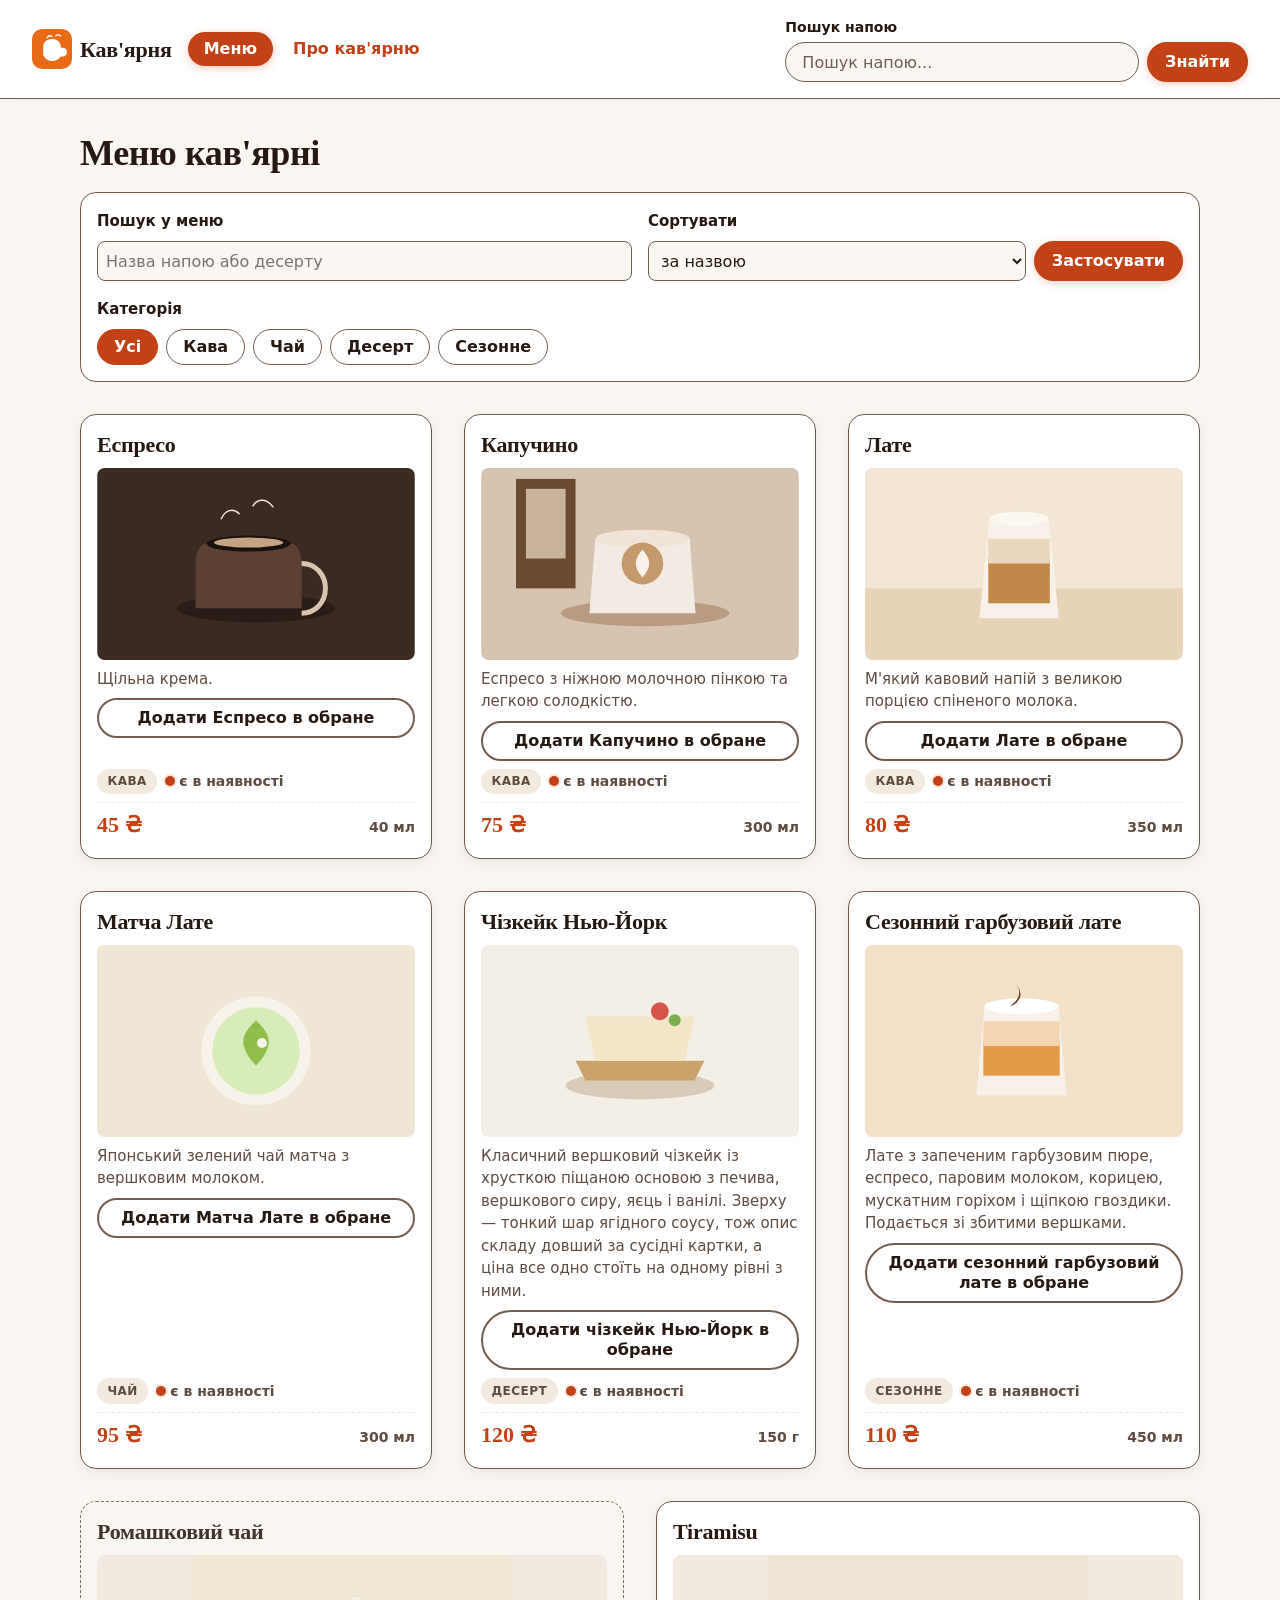
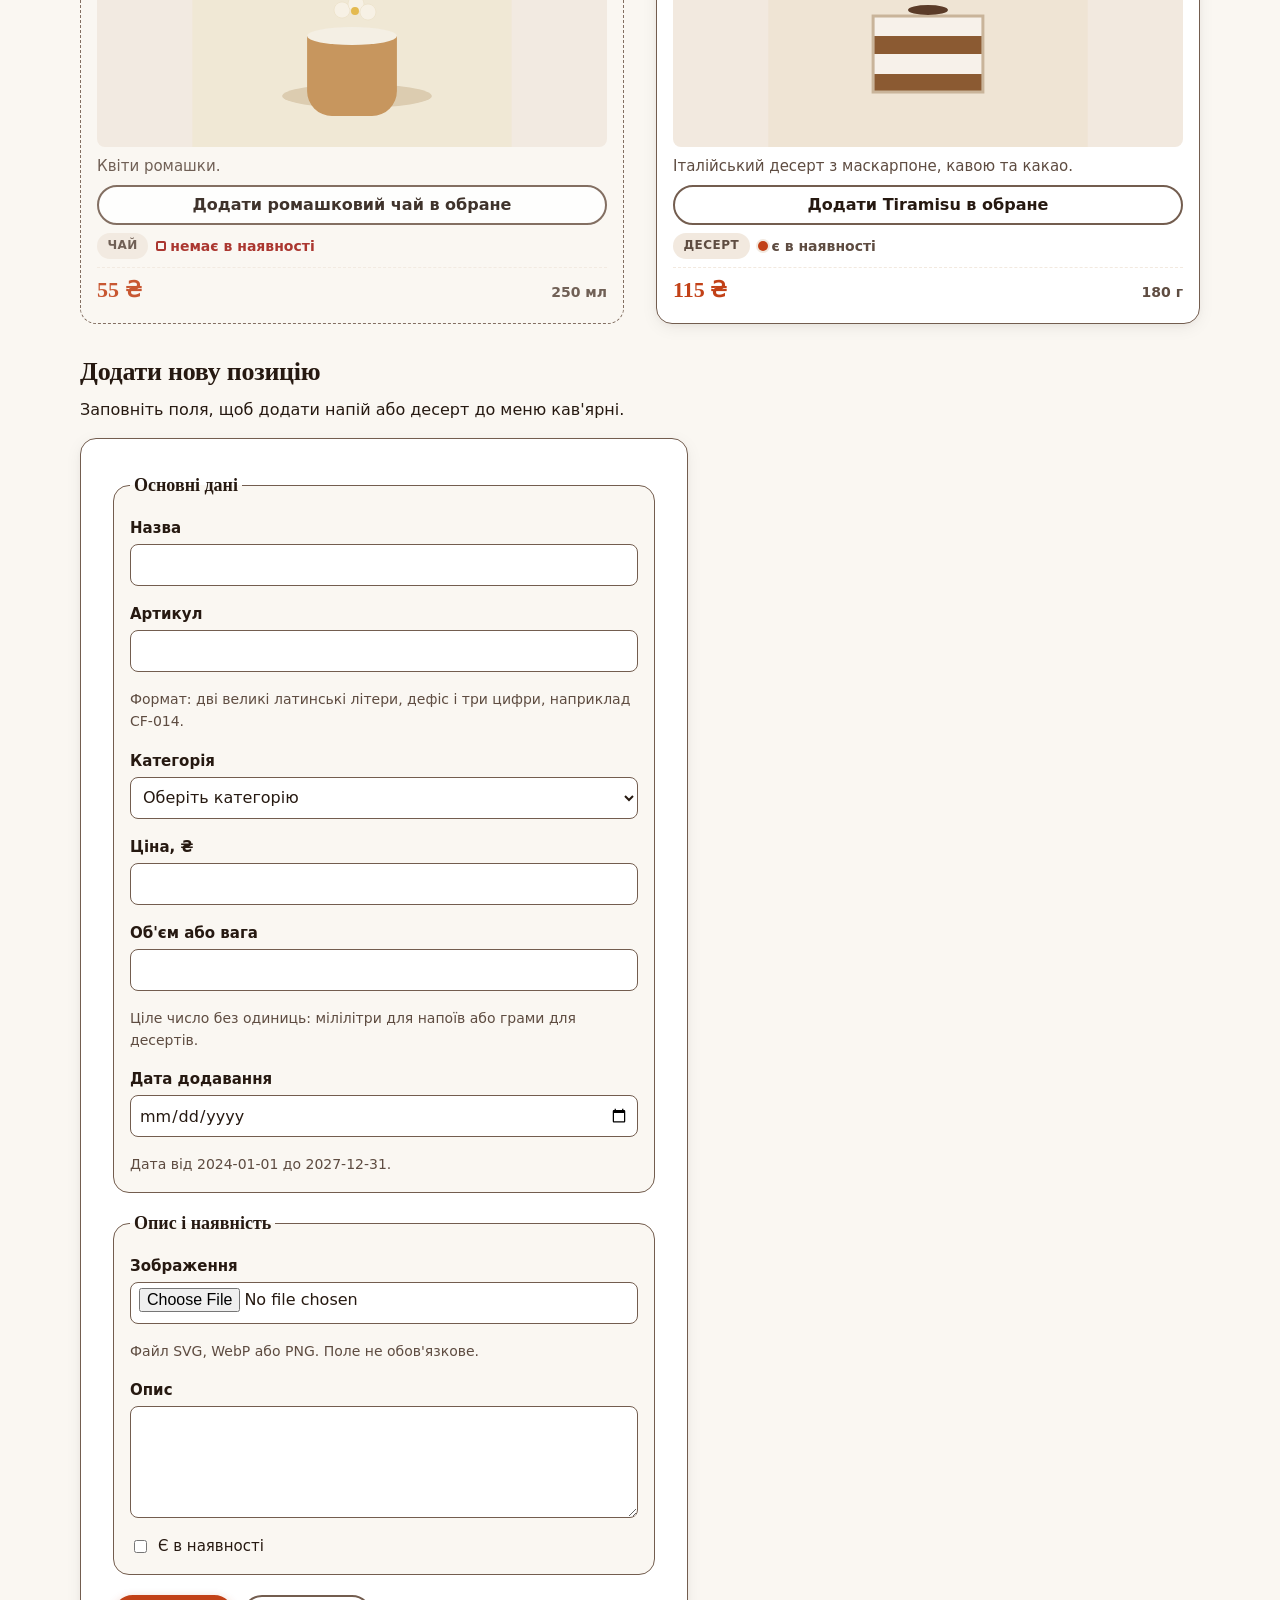
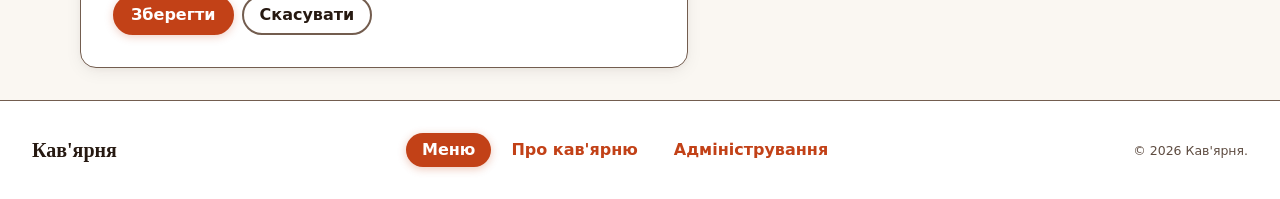
==== index.html @ 9c26caaa "Keep card prices level and stop long headings from widening the page. The pinned footer absorbs free" ====
<!DOCTYPE html>
<html lang="uk">

<head>
  <meta charset="utf-8">
  <meta name="viewport" content="width=device-width, initial-scale=1">
  <meta name="description"
    content="Каталог напоїв і десертів кав'ярні: кава, чай, сезонне меню та форма додавання нової позиції.">
  <title>Кав'ярня — меню напоїв</title>
  <link rel="icon" href="favicon.ico" sizes="any">
  <link rel="stylesheet" href="css/main.css">
</head>

<body>
  <a class="skip-link" href="#content">Перейти до вмісту</a>

  <header class="site-header">
    <p class="site-header__brand">
      <a class="site-header__logo" href="index.html">
        <img src="images/logo.svg" width="40" height="40" alt="">
        Кав'ярня
      </a>
    </p>

    <nav class="site-nav" aria-label="Основна навігація">
      <ul class="site-nav__list">
        <li class="site-nav__item"><a class="site-nav__link" href="index.html" aria-current="page">Меню</a></li>
        <li class="site-nav__item"><a class="site-nav__link" href="about.html">Про кав'ярню</a></li>
      </ul>
    </nav>

    <search class="site-search">
      <form class="site-search__form" action="index.html" method="get" role="search">
        <label class="site-search__label" for="search">Пошук напою</label>
        <input class="site-search__input" id="search" name="q" type="search" placeholder="Пошук напою..." maxlength="80">
        <button class="button button--primary" type="submit">Знайти</button>
      </form>
    </search>
  </header>

  <main class="page" id="content">
    <section class="catalog" id="menu" aria-labelledby="menu-title">
      <h1 id="menu-title">Меню кав'ярні</h1>

      <form class="filters" action="index.html#menu" method="get">
        <p class="filters__field">
          <label class="filters__label" for="catalog-q">Пошук у меню</label>
          <input class="filters__control" id="catalog-q" name="q" type="search" placeholder="Назва напою або десерту" maxlength="80">
        </p>

        <p class="filters__field filters__field--action">
          <label class="filters__label" for="sort">Сортувати</label>
          <select class="filters__control" id="sort" name="sort">
            <option value="name" selected>за назвою</option>
            <option value="price-asc">за ціною: спочатку дешевші</option>
            <option value="price-desc">за ціною: спочатку дорожчі</option>
          </select>
          <button class="button button--primary" type="submit">Застосувати</button>
        </p>

        <fieldset class="filters__categories">
          <legend class="filters__legend">Категорія</legend>
          <div class="chips">
            <label class="chip">
              <input class="chip__input" type="radio" name="category" value="" checked>
              Усі
            </label>
            <label class="chip">
              <input class="chip__input" type="radio" name="category" value="coffee">
              Кава
            </label>
            <label class="chip">
              <input class="chip__input" type="radio" name="category" value="tea">
              Чай
            </label>
            <label class="chip">
              <input class="chip__input" type="radio" name="category" value="dessert">
              Десерт
            </label>
            <label class="chip">
              <input class="chip__input" type="radio" name="category" value="seasonal">
              Сезонне
            </label>
          </div>
        </fieldset>
      </form>

      <ul class="catalog__list">
        <li class="catalog__item">
          <article class="card">
            <h2 class="card__title">
              <a class="card__title-link" href="details.html">Еспресо</a>
            </h2>
            <p class="card__media">
              <img src="images/espresso.svg" width="320" height="210" loading="lazy" alt="Чашка чорного еспресо на дерев'яному столі">
            </p>
            <p class="card__description">Щільна крема.</p>
            <p class="card__actions">
                <button class="button button--secondary" type="button">Додати Еспресо в обране</button>
              </p>
            <div class="card__footer">
              <div class="card__tags">
                <p class="card__badge">Кава</p>
                <p class="status status--available">є в наявності</p>
              </div>
              <p class="card__meta">
                <data class="card__price" value="45">45 ₴</data>
                <data class="card__volume" value="40">40 мл</data>
              </p>
              </div>
          </article>
        </li>
        <li class="catalog__item">
          <article class="card">
            <h2 class="card__title">
              <a class="card__title-link" href="details.html">Капучино</a>
            </h2>
            <p class="card__media">
              <img src="images/cappuccino.svg" width="320" height="210" loading="lazy" alt="Капучино з малюнком латте-арт у чашці">
            </p>
            <p class="card__description">Еспресо з ніжною молочною пінкою та легкою солодкістю.</p>
            <p class="card__actions">
                <button class="button button--secondary" type="button">Додати Капучино в обране</button>
              </p>
            <div class="card__footer">
              <div class="card__tags">
                <p class="card__badge">Кава</p>
                <p class="status status--available">є в наявності</p>
              </div>
              <p class="card__meta">
                <data class="card__price" value="75">75 ₴</data>
                <data class="card__volume" value="300">300 мл</data>
              </p>
              </div>
          </article>
        </li>
        <li class="catalog__item">
          <article class="card">
            <h2 class="card__title">
              <a class="card__title-link" href="details.html">Лате</a>
            </h2>
            <p class="card__media">
              <img src="images/latte.svg" width="320" height="210" loading="lazy" alt="Висока склянка лате зі спіненим молоком">
            </p>
            <p class="card__description">М'який кавовий напій з великою порцією спіненого молока.</p>
            <p class="card__actions">
                <button class="button button--secondary" type="button">Додати Лате в обране</button>
              </p>
            <div class="card__footer">
              <div class="card__tags">
                <p class="card__badge">Кава</p>
                <p class="status status--available">є в наявності</p>
              </div>
              <p class="card__meta">
                <data class="card__price" value="80">80 ₴</data>
                <data class="card__volume" value="350">350 мл</data>
              </p>
              </div>
          </article>
        </li>
        <li class="catalog__item">
          <article class="card">
            <h2 class="card__title">
              <a class="card__title-link" href="details.html">Матча Лате</a>
            </h2>
            <p class="card__media">
              <img src="images/matcha-latte.svg" width="320" height="210" loading="lazy"
                alt="Матча лате з зеленим візерунком на пінці">
            </p>
            <p class="card__description">Японський зелений чай матча з вершковим молоком.</p>
            <p class="card__actions">
                <button class="button button--secondary" type="button">Додати Матча Лате в обране</button>
              </p>
            <div class="card__footer">
              <div class="card__tags">
                <p class="card__badge">Чай</p>
                <p class="status status--available">є в наявності</p>
              </div>
              <p class="card__meta">
                <data class="card__price" value="95">95 ₴</data>
                <data class="card__volume" value="300">300 мл</data>
              </p>
              </div>
          </article>
        </li>
        <li class="catalog__item">
          <article class="card">
            <h2 class="card__title">
              <a class="card__title-link" href="details.html">Чізкейк Нью-Йорк</a>
            </h2>
            <p class="card__media">
              <img src="images/cheesecake.svg" width="320" height="210" loading="lazy" alt="Шматочок чізкейка Нью-Йорк з ягодами">
            </p>
            <p class="card__description">Класичний вершковий чізкейк із хрусткою піщаною основою з печива, вершкового сиру, яєць і ванілі. Зверху — тонкий шар ягідного соусу, тож опис складу довший за сусідні картки, а ціна все одно стоїть на одному рівні з ними.</p>
            <p class="card__actions">
                <button class="button button--secondary" type="button">Додати чізкейк Нью-Йорк в обране</button>
              </p>
            <div class="card__footer">
              <div class="card__tags">
                <p class="card__badge">Десерт</p>
                <p class="status status--available">є в наявності</p>
              </div>
              <p class="card__meta">
                <data class="card__price" value="120">120 ₴</data>
                <data class="card__volume" value="150">150 г</data>
              </p>
              </div>
          </article>
        </li>
        <li class="catalog__item">
          <article class="card">
            <h2 class="card__title">
              <a class="card__title-link" href="details.html">Сезонний гарбузовий лате</a>
            </h2>
            <p class="card__media">
              <img src="images/pumpkin-latte.svg" width="320" height="210" loading="lazy" alt="Гарбузовий лате зі збитими вершками">
            </p>
            <p class="card__description">Лате з запеченим гарбузовим пюре, еспресо, паровим молоком, корицею, мускатним горіхом і щіпкою гвоздики. Подається зі збитими вершками.</p>
            <p class="card__actions">
                <button class="button button--secondary" type="button">Додати сезонний гарбузовий лате в обране</button>
              </p>
            <div class="card__footer">
              <div class="card__tags">
                <p class="card__badge">Сезонне</p>
                <p class="status status--available">є в наявності</p>
              </div>
              <p class="card__meta">
                <data class="card__price" value="110">110 ₴</data>
                <data class="card__volume" value="450">450 мл</data>
              </p>
              </div>
          </article>
        </li>
        <li class="catalog__item">
          <article class="card">
            <h2 class="card__title">
              <a class="card__title-link" href="details.html">Ромашковий чай</a>
            </h2>
            <p class="card__media">
              <img src="images/chamomile.svg" width="320" height="210" loading="lazy" alt="Чашка ромашкового чаю з квітами ромашки">
            </p>
            <p class="card__description">Квіти ромашки.</p>
            <p class="card__actions">
                <button class="button button--secondary" type="button">Додати ромашковий чай в обране</button>
              </p>
            <div class="card__footer">
              <div class="card__tags">
                <p class="card__badge">Чай</p>
                <p class="status status--unavailable">немає в наявності</p>
              </div>
              <p class="card__meta">
                <data class="card__price" value="55">55 ₴</data>
                <data class="card__volume" value="250">250 мл</data>
              </p>
              </div>
          </article>
        </li>
        <li class="catalog__item">
          <article class="card">
            <h2 class="card__title">
              <a class="card__title-link" href="details.html">Tiramisu</a>
            </h2>
            <p class="card__media">
              <img src="images/tiramisu.svg" width="320" height="210" loading="lazy" alt="Десерт тірамісу з какао в прозорій склянці">
            </p>
            <p class="card__description">Італійський десерт з маскарпоне, кавою та какао.</p>
            <p class="card__actions">
                <button class="button button--secondary" type="button">Додати Tiramisu в обране</button>
              </p>
            <div class="card__footer">
              <div class="card__tags">
                <p class="card__badge">Десерт</p>
                <p class="status status--available">є в наявності</p>
              </div>
              <p class="card__meta">
                <data class="card__price" value="115">115 ₴</data>
                <data class="card__volume" value="180">180 г</data>
              </p>
              </div>
          </article>
        </li>
      </ul>
    </section>

    <section id="add" aria-labelledby="add-title">
      <h2 id="add-title">Додати нову позицію</h2>
      <p>Заповніть поля, щоб додати напій або десерт до меню кав'ярні.</p>

      <form class="form" id="catalog-add" action="index.html#add" method="get">
        <fieldset class="form__group">
          <legend class="form__legend">Основні дані</legend>

          <p class="form__field">
            <label class="form__label" for="title">Назва</label>
            <input id="title" name="title" type="text" required minlength="2" maxlength="80" autocomplete="off">
          </p>

          <p class="form__field">
            <label class="form__label" for="sku">Артикул</label>
            <input id="sku" name="sku" type="text" required maxlength="6" pattern="^[A-Z]{2}-\d{3}$"
              aria-describedby="sku-hint" title="Дві великі латинські літери, дефіс і три цифри" autocomplete="off">
          </p>
          <p class="form__hint" id="sku-hint">Формат: дві великі латинські літери, дефіс і три цифри, наприклад CF-014.</p>

          <p class="form__field">
            <label class="form__label" for="category">Категорія</label>
            <select id="category" name="category" required>
              <option value="">Оберіть категорію</option>
              <option value="coffee">Кава</option>
              <option value="tea">Чай</option>
              <option value="dessert">Десерт</option>
              <option value="seasonal">Сезонне</option>
            </select>
          </p>

          <p class="form__field">
            <label class="form__label" for="price">Ціна, ₴</label>
            <input id="price" name="price" type="number" required min="1" max="9999" step="1" inputmode="numeric">
          </p>

          <p class="form__field">
            <label class="form__label" for="volume">Об'єм або вага</label>
            <input id="volume" name="volume" type="number" required min="1" max="1000" step="1" inputmode="numeric"
              aria-describedby="volume-hint">
          </p>
          <p class="form__hint" id="volume-hint">Ціле число без одиниць: мілілітри для напоїв або грами для десертів.</p>

          <p class="form__field">
            <label class="form__label" for="addedAt">Дата додавання</label>
            <input id="addedAt" name="addedAt" type="date" required min="2024-01-01" max="2027-12-31"
              aria-describedby="added-at-hint">
          </p>
          <p class="form__hint" id="added-at-hint">Дата від 2024-01-01 до 2027-12-31.</p>
        </fieldset>

        <fieldset class="form__group">
          <legend class="form__legend">Опис і наявність</legend>

          <p class="form__field">
            <label class="form__label" for="image">Зображення</label>
            <input id="image" name="image" type="file" accept="image/svg+xml,image/webp,image/png"
              aria-describedby="image-hint">
          </p>
          <p class="form__hint" id="image-hint">Файл SVG, WebP або PNG. Поле не обов'язкове.</p>

          <p class="form__field">
            <label class="form__label" for="description">Опис</label>
            <textarea id="description" name="description" required maxlength="300" rows="4"></textarea>
          </p>

          <p class="form__field form__field--choice">
            <label class="form__label">
              <input id="inStock" name="inStock" type="checkbox" value="true">
              Є в наявності
            </label>
          </p>
        </fieldset>

        <p class="form__actions">
          <button class="button button--primary" type="submit">Зберегти</button>
          <button class="button button--secondary" type="reset">Скасувати</button>
        </p>
      </form>
    </section>
  </main>

  <footer class="site-footer">
    <p class="site-footer__title">Кав'ярня</p>
    <nav class="site-footer__nav" aria-label="Навігація в підвалі">
      <ul class="site-footer__list">
        <li class="site-footer__item"><a class="site-footer__link" href="index.html" aria-current="page">Меню</a></li>
        <li class="site-footer__item"><a class="site-footer__link" href="about.html">Про кав'ярню</a></li>
        <li class="site-footer__item"><a class="site-footer__link" href="admin.html">Адміністрування</a></li>
      </ul>
    </nav>
    <p class="site-footer__copy">
      <small>© 2026 Кав'ярня.</small>
    </p>
  </footer>
</body>

</html>
---- css/main.css ----
/* Порядок каскадних шарів: пізніший шар перекриває попередній. */
@layer reset, base, components, utilities;

/* ==========================================================================
   Шар reset
   Скидання блокової моделі та полів форми, без оформлення компонентів.
   ========================================================================== */

@layer reset {
  *,
  *::before,
  *::after {
    box-sizing: border-box;
  }

  body {
    margin: 0;
  }

  img,
  video {
    max-inline-size: 100%;
    block-size: auto;
  }

  button,
  input,
  textarea,
  select {
    font: inherit;
  }
}

/* ==========================================================================
   Шар base
   Дизайн-токени та стилі документа.
   Токени узгоджені з макетом «Кав'ярня» у Figma:
   тепла кремова гама кав'ярні, фірмовий помаранчевий акцент логотипа #e86a17
   та глибокі відтінки обсмаженої кави.
   ========================================================================== */

@layer base {
  :root {
    color-scheme: light dark;

    /* Колір тла сторінки (теплий кремовий відтінок). */
    --color-bg: #faf7f2;

    /* Колір тла карток, шапки, полів і панелей. */
    --color-surface: #ffffff;

    /* Основний колір тексту (глибокий відтінок кавових зерен). */
    --color-text: #261911;

    /* Приглушений текст: підказки, описи, другорядні дані. */
    --color-text-muted: #5e4c41;

    /* Акцент: посилання, основна кнопка, ціна, поточний пункт меню. */
    --color-accent: #c24117;

    /* Акцент у стані наведення. */
    --color-accent-hover: #9e320d;

    /* Текст і значки поверх акцентного тла. */
    --color-on-accent: #ffffff;

    /* Рамки карток, полів, груп форми та таблиць (контраст > 3:1). */
    --color-border: #735d4f;

    /* Кільце фокуса клавіатури. */
    --color-focus: #0c4a8a;

    /* Рамка й позначка некоректного поля. */
    --color-error: #a11d16;

    /* Чергування рядків таблиці й ніжне тло бейджів. */
    --color-row: #f2e9df;

    /* Основний шрифт інтерфейсу із сучасними запасними гарнітурами. */
    --font-body: system-ui, -apple-system, "Segoe UI", Roboto, "Helvetica Neue", Arial, sans-serif;

    /* Шрифт заголовків: виразна антиква під атмосферу затишної кав'ярні. */
    --font-heading: "Playfair Display", Georgia, "Palatino Linotype", "Times New Roman", serif;

    /* Шкала відступів. */
    --space-xs: 0.25rem;
    --space-s: 0.5rem;
    --space-m: 1rem;
    --space-l: 2rem;

    /* Радіуси заокруглення. */
    --radius-s: 0.5rem;
    --radius-m: 1rem;
    --radius-l: 2rem;

    /* Тіні карток та елементів інтерфейсу. */
    --shadow-card: 0 4px 18px -2px rgb(38 25 17 / 0.08), 0 2px 6px -1px rgb(38 25 17 / 0.04);
  }

  /* Типографіка документа. */
  body {
    min-block-size: 100vh;
    background: var(--color-bg);
    color: var(--color-text);
    font-family: var(--font-body);
    font-size: 1rem;
    line-height: 1.6;
    -webkit-font-smoothing: antialiased;
  }

  h1,
  h2,
  h3,
  h4 {
    font-family: var(--font-heading);
    font-weight: 700;
    line-height: 1.25;
    letter-spacing: -0.01em;
    color: var(--color-text);
    overflow-wrap: break-word;
  }

  h1 {
    font-size: 2.25rem;
    margin-block: 0 var(--space-m);
  }

  h2 {
    font-size: 1.625rem;
    margin-block: var(--space-l) var(--space-s);
  }

  h3 {
    font-size: 1.25rem;
    margin-block: var(--space-m) var(--space-s);
  }

  p {
    margin-block: 0 var(--space-m);
  }

  a {
    color: var(--color-accent);
    text-decoration-thickness: 1px;
    text-underline-offset: 2px;
    transition: color 0.15s ease;
  }

  a:visited {
    color: var(--color-accent);
  }

  a:hover {
    color: var(--color-accent-hover);
  }

  :focus-visible {
    outline: 0.1875rem solid var(--color-focus);
    outline-offset: 0.1875rem;
  }

  ul,
  ol {
    margin-block: 0 var(--space-m);
    padding-inline-start: var(--space-l);
  }

  /* Базова таблиця: межі й вирівнювання. Чергування рядків — у компоненті. */
  table {
    border-collapse: collapse;
    inline-size: 100%;
  }

  caption {
    margin-block-end: var(--space-s);
    font-weight: 700;
    text-align: start;
    font-family: var(--font-heading);
    font-size: 1.125rem;
  }

  th,
  td {
    padding: var(--space-s) var(--space-m);
    border-bottom: 1px solid var(--color-border);
    text-align: start;
    vertical-align: middle;
  }

  figcaption {
    margin-block-start: var(--space-xs);
    color: var(--color-text-muted);
    font-size: 0.875rem;
  }

  address {
    font-style: normal;
  }

  /*
    Темна тема. Ті самі токени, що й у світлій темі.
    Перемикання лише за системним налаштуванням prefers-color-scheme.
  */
  @media (prefers-color-scheme: dark) {
    :root {
      --color-bg: #140f0c;
      --color-surface: #221b16;
      --color-text: #f7f2eb;
      --color-text-muted: #d8c8b8;
      --color-accent: #ff9d5c;
      --color-accent-hover: #ffbe8f;
      --color-on-accent: #170f0a;
      --color-border: #a48b7a;
      --color-focus: #b7dcff;
      --color-error: #ffb4a8;
      --color-row: #2e241e;
      --shadow-card: 0 6px 20px -2px rgb(0 0 0 / 0.55), 0 2px 6px -1px rgb(0 0 0 / 0.35);
    }
  }
}

/* ==========================================================================
   Шар components
   Блоки інтерфейсу за методологією BEM у стилістиці макета Figma.
   ========================================================================== */

@layer components {
  /* Пропуск до вмісту: видимий лише з клавіатури. */
  .skip-link {
    position: fixed;
    z-index: 100;
    inset-block-start: var(--space-s);
    inset-inline-start: var(--space-s);
    padding: var(--space-s) var(--space-m);
    border-radius: var(--radius-s);
    background: var(--color-accent);
    color: var(--color-on-accent);
    font-weight: 700;
    box-shadow: var(--shadow-card);
    transform: translateY(-200%);
    transition: transform 0.2s ease;
  }

  .skip-link:focus,
  .skip-link:focus-visible {
    transform: translateY(0);
    color: var(--color-on-accent);
  }

  /*
    Шапка — гнучкий рядок: назва на початку, навігація поруч,
    пошук притиснутий до кінця головної осі автоматичним відступом.
    На вузькому екрані частини переносяться, без зворотного порядку.
  */
  .site-header {
    display: flex;
    flex-wrap: wrap;
    align-items: center;
    gap: var(--space-m);
    padding: var(--space-m) var(--space-l);
    border-bottom: 1px solid var(--color-border);
    background: var(--color-surface);
    box-shadow: 0 2px 10px rgb(38 25 17 / 0.04);
  }

  .site-header__brand {
    margin: 0;
  }

  .site-header__logo {
    display: flex;
    align-items: center;
    gap: var(--space-s);
    color: var(--color-text);
    font-family: var(--font-heading);
    font-size: 1.375rem;
    font-weight: 700;
    text-decoration: none;
    letter-spacing: -0.01em;
    white-space: nowrap;
  }

  .site-header__logo img {
    border-radius: var(--radius-s);
    transition: transform 0.25s ease;
  }

  .site-header__logo:hover img {
    transform: scale(1.08) rotate(-4deg);
  }

  .site-header__logo:hover,
  .site-header__logo:visited {
    color: var(--color-text);
  }

  .site-search {
    margin-inline-start: auto;
    min-inline-size: 0;
    max-inline-size: 100%;
  }

  .site-nav__list,
  .site-footer__list,
  .catalog__list,
  .breadcrumbs__list {
    margin: 0;
    padding: 0;
    list-style: none;
  }

  .site-nav__list {
    display: flex;
    flex-wrap: wrap;
    gap: var(--space-xs);
  }

  .site-nav__link,
  .site-footer__link {
    display: inline-block;
    padding: var(--space-xs) var(--space-m);
    border-radius: var(--radius-l);
    font-weight: 600;
    text-decoration: none;
    white-space: nowrap;
    transition: background-color 0.15s ease, color 0.15s ease;
  }

  .site-nav__link:hover,
  .site-footer__link:hover {
    background: var(--color-row);
  }

  .site-nav__link[aria-current="page"],
  .site-footer__link[aria-current="page"] {
    background: var(--color-accent);
    color: var(--color-on-accent);
    font-weight: 700;
    box-shadow: 0 2px 8px rgb(194 65 23 / 0.3);
  }

  .site-nav__link[aria-current="page"]:hover,
  .site-footer__link[aria-current="page"]:hover {
    background: var(--color-accent-hover);
    color: var(--color-on-accent);
  }

  /* Рядок «поле — дія»: підпис на всю ширину, поле росте, кнопка лишається за вмістом. */
  .site-search__form {
    display: flex;
    flex-wrap: wrap;
    align-items: center;
    gap: var(--space-xs) var(--space-s);
  }

  .site-search__label {
    flex: 1 0 100%;
    font-size: 0.875rem;
    font-weight: 700;
  }

  .site-search__input {
    flex: 1 1 10rem;
    min-inline-size: 0;
    min-block-size: 2.5rem;
    padding: var(--space-xs) var(--space-m);
    border: 1px solid var(--color-border);
    border-radius: var(--radius-l);
    background: var(--color-bg);
    color: var(--color-text);
    transition: border-color 0.15s ease, background-color 0.15s ease;
  }

  .site-search__input:focus {
    background: var(--color-surface);
  }

  .site-search__input::placeholder {
    color: var(--color-text-muted);
    opacity: 0.9;
  }

  .site-search__form .button {
    flex: none;
  }

  /* Кнопки: основна дія і другорядна. */
  .button {
    display: inline-flex;
    align-items: center;
    justify-content: center;
    margin: 0;
    padding: var(--space-s) var(--space-m);
    border: 2px solid transparent;
    border-radius: var(--radius-l);
    font-weight: 700;
    line-height: 1.25;
    text-align: center;
    text-decoration: none;
    cursor: pointer;
    transition: transform 0.15s ease, background-color 0.15s ease, border-color 0.15s ease, box-shadow 0.15s ease;
  }

  .button:active {
    transform: translateY(1px);
  }

  .button--primary {
    border-color: var(--color-accent);
    background: var(--color-accent);
    color: var(--color-on-accent);
    box-shadow: 0 2px 8px rgb(194 65 23 / 0.25);
  }

  .button--primary:hover {
    border-color: var(--color-accent-hover);
    background: var(--color-accent-hover);
    color: var(--color-on-accent);
    box-shadow: 0 4px 12px rgb(194 65 23 / 0.35);
  }

  .button--primary:visited {
    color: var(--color-on-accent);
  }

  .button--secondary {
    border-color: var(--color-border);
    background: var(--color-surface);
    color: var(--color-text);
  }

  .button--secondary:hover,
  .button--secondary:visited:hover {
    background: var(--color-row);
    color: var(--color-text);
  }

  .button--secondary:visited {
    color: var(--color-text);
  }

  /* Основна колонка сторінки. */
  .page {
    inline-size: min(74rem, 100%);
    min-inline-size: 0;
    margin-inline: auto;
    padding: var(--space-l);
  }

  .page--reading {
    inline-size: min(56rem, 100%);
  }

  .page--reading > p,
  .page--reading > article > p,
  .page--reading > article > section > p,
  .page--reading > section > p {
    max-inline-size: 65ch;
  }

  /* Підвал: блоки інформації в ряд і переносяться, коли ширини бракує. */
  .site-footer {
    display: flex;
    flex-wrap: wrap;
    align-items: center;
    justify-content: space-between;
    gap: var(--space-m) var(--space-l);
    padding: var(--space-l);
    border-top: 1px solid var(--color-border);
    background: var(--color-surface);
  }

  .site-footer__title,
  .site-footer__copy {
    margin: 0;
  }

  .site-footer__title {
    font-family: var(--font-heading);
    font-weight: 700;
    font-size: 1.25rem;
  }

  .site-footer__list {
    display: flex;
    flex-wrap: wrap;
    gap: var(--space-xs);
  }

  .site-footer__copy {
    color: var(--color-text-muted);
    font-size: 0.9375rem;
  }

  /* Хлібні крихти. Роздільник дає ::before, не символ у розмітці. */
  .breadcrumbs {
    margin-block-end: var(--space-m);
  }

  .breadcrumbs__list {
    display: flex;
    flex-wrap: wrap;
    gap: var(--space-xs);
    font-size: 0.9375rem;
  }

  /* Пункт і його роздільник — один гнучкий елемент, тож «›» не переноситься окремо. */
  .breadcrumbs__item {
    display: flex;
    flex-wrap: nowrap;
    align-items: center;
    gap: var(--space-xs);
    white-space: nowrap;
  }

  .breadcrumbs__item + .breadcrumbs__item::before {
    content: "›";
    font-size: 1.125rem;
    line-height: 1;
    color: var(--color-text-muted);
  }

  .breadcrumbs__item [aria-current="page"] {
    color: var(--color-text);
    font-weight: 700;
    text-decoration: none;
  }

  /*
    Панель фільтрів каталогу: пошук, сортування і чипи категорій
    в одному гнучкому рядку з перенесенням. Форма працює без скриптів.
  */
  .filters {
    display: flex;
    flex-wrap: wrap;
    align-items: flex-end;
    gap: var(--space-m);
    margin-block-end: var(--space-l);
    padding: var(--space-m);
    border: 1px solid var(--color-border);
    border-radius: var(--radius-m);
    background: var(--color-surface);
  }

  .filters__field {
    display: flex;
    flex-wrap: wrap;
    align-items: center;
    gap: var(--space-s);
    flex: 1 1 16rem;
    min-inline-size: 0;
    margin: 0;
  }

  .filters__label,
  .filters__legend {
    font-weight: 700;
    font-size: 0.9375rem;
  }

  .filters__label {
    flex: 1 0 100%;
  }

  .filters__control {
    flex: 1 1 8rem;
    min-inline-size: 0;
    min-block-size: 2.5rem;
    padding: var(--space-xs) var(--space-s);
    border: 1px solid var(--color-border);
    border-radius: var(--radius-s);
    background: var(--color-bg);
    color: var(--color-text);
  }

  .filters__field--action .button {
    flex: none;
  }

  .filters__categories {
    flex: 1 1 100%;
    min-inline-size: 0;
    margin: 0;
    padding: 0;
    border: 0;
  }

  .filters__legend {
    padding: 0;
    margin-block-end: var(--space-s);
  }

  .chips {
    display: flex;
    flex-wrap: wrap;
    align-items: center;
    gap: var(--space-s);
  }

  .chip {
    position: relative;
    display: inline-flex;
    align-items: center;
    margin: 0;
    padding: var(--space-xs) var(--space-m);
    border: 1px solid var(--color-border);
    border-radius: var(--radius-l);
    background: var(--color-surface);
    color: var(--color-text);
    font-weight: 600;
    white-space: nowrap;
    cursor: pointer;
  }

  .chip:hover {
    border-color: var(--color-accent);
    background: var(--color-row);
    color: var(--color-accent);
  }

  /* Поле лишається в дереві доступності: його не ховають через display: none. */
  .chip__input {
    position: absolute;
    inset: 0;
    inline-size: 100%;
    block-size: 100%;
    margin: 0;
    opacity: 0;
  }

  .chip:has(.chip__input:checked) {
    border-color: var(--color-accent);
    background: var(--color-accent);
    color: var(--color-on-accent);
  }

  .chip:has(.chip__input:checked):hover {
    border-color: var(--color-accent-hover);
    background: var(--color-accent-hover);
    color: var(--color-on-accent);
  }

  .chip:has(.chip__input:focus-visible) {
    outline: 0.1875rem solid var(--color-focus);
    outline-offset: 0.1875rem;
  }

  .chip__input:focus-visible {
    outline: none;
  }

  /*
    Тимчасові ряди карток. Останній неповний ряд розтягує елементи —
    це відоме обмеження Flexbox, його замінить сітка Grid у лабораторній №7.
  */
  .catalog__list {
    display: flex;
    flex-wrap: wrap;
    align-items: stretch;
    gap: var(--space-l);
  }

  .catalog__item {
    display: flex;
    flex: 1 1 18rem;
    min-inline-size: 0;
  }

  /* Картка — стовпчик: вільний простір забирає нижній блок, а не опис. */
  .card {
    display: flex;
    flex-direction: column;
    gap: var(--space-s);
    flex: 1 1 auto;
    min-inline-size: 0;
    padding: var(--space-m);
    border: 1px solid var(--color-border);
    border-radius: var(--radius-m);
    background: var(--color-surface);
    box-shadow: var(--shadow-card);
    transition: transform 0.25s ease, box-shadow 0.25s ease;
  }

  .card:hover {
    transform: translateY(-4px);
    box-shadow: 0 10px 25px -4px rgb(38 25 17 / 0.12), 0 4px 10px -2px rgb(38 25 17 / 0.06);
  }

  .card:has(.status--unavailable) {
    border-style: dashed;
    background: var(--color-bg);
    box-shadow: none;
    opacity: 0.88;
  }

  .card:has(.status--unavailable):hover {
    transform: none;
  }

  .card__media {
    margin: 0;
    overflow: hidden;
    border-radius: var(--radius-s);
    background: var(--color-row);
    display: flex;
    justify-content: center;
    align-items: center;
  }

  .card__media img {
    display: block;
    inline-size: 100%;
    max-inline-size: 20rem;
    max-block-size: 12rem;
    object-fit: cover;
    transition: transform 0.3s ease;
  }

  .card:hover .card__media img {
    transform: scale(1.04);
  }

  .card__title {
    margin: 0;
    min-inline-size: 0;
    overflow-wrap: anywhere;
    font-size: 1.375rem;
    line-height: 1.3;
  }

  .card__title-link {
    color: var(--color-text);
    text-decoration: none;
    transition: color 0.15s ease;
  }

  .card__title-link:hover {
    color: var(--color-accent);
    text-decoration: underline;
  }

  .card__description {
    margin: 0;
    min-inline-size: 0;
    overflow-wrap: anywhere;
    color: var(--color-text-muted);
    font-size: 0.9375rem;
    line-height: 1.5;
  }

  .card__footer {
    display: flex;
    flex-direction: column;
    gap: var(--space-s);
    margin-block-start: auto;
  }

  .card__tags {
    display: flex;
    flex-wrap: wrap;
    align-items: center;
    gap: var(--space-s);
  }

  .card__badge {
    margin: 0;
    padding: 0.2rem 0.65rem;
    border-radius: var(--radius-l);
    background: var(--color-row);
    color: var(--color-text-muted);
    font-size: 0.75rem;
    font-weight: 700;
    text-transform: uppercase;
    letter-spacing: 0.04em;
    white-space: nowrap;
  }

  .card__meta {
    display: flex;
    justify-content: space-between;
    align-items: baseline;
    gap: var(--space-s);
    margin: 0;
    padding-block-start: var(--space-xs);
    border-top: 1px dashed var(--color-row);
  }

  .card__price {
    color: var(--color-accent);
    font-size: 1.375rem;
    font-weight: 700;
    font-variant-numeric: tabular-nums;
    font-family: var(--font-heading);
    white-space: nowrap;
  }

  .card__volume {
    color: var(--color-text-muted);
    font-size: 0.875rem;
    font-weight: 600;
    font-variant-numeric: tabular-nums;
    white-space: nowrap;
  }

  .card__actions {
    margin: 0;
  }

  .card__actions .button {
    inline-size: 100%;
  }

  /* Позначка стану. Форма маркера не зводиться лише до кольору. */
  .status {
    margin: 0;
    font-size: 0.875rem;
    font-weight: 700;
    display: inline-flex;
    align-items: center;
    white-space: nowrap;
  }

  td.status {
    display: table-cell;
    vertical-align: middle;
  }

  .status::before {
    content: "";
    display: inline-block;
    inline-size: 0.625rem;
    block-size: 0.625rem;
    margin-inline-end: var(--space-xs);
    vertical-align: middle;
    flex-shrink: 0;
  }

  .status--available {
    color: var(--color-text-muted);
  }

  .status--available::before {
    border-radius: 50%;
    background: var(--color-accent);
    box-shadow: 0 0 0 2px var(--color-row);
  }

  .status--unavailable {
    color: var(--color-error);
  }

  .status--unavailable::before {
    border: 2px solid var(--color-error);
    border-radius: 2px;
  }

  /* Сторінка деталей. */
  .toc {
    margin-block-end: var(--space-l);
    padding: var(--space-m) var(--space-l);
    border: 1px solid var(--color-border);
    border-radius: var(--radius-m);
    background: var(--color-surface);
    box-shadow: var(--shadow-card);
  }

  .toc h2 {
    margin-block-start: 0;
    font-size: 1.25rem;
  }

  .toc__list {
    display: flex;
    flex-wrap: wrap;
    gap: var(--space-s) var(--space-m);
    margin: 0;
    padding: 0;
    list-style: none;
  }

  /* Фото і характеристики стоять поруч і складаються в стовпчик, коли місця бракує. */
  .item-layout {
    display: flex;
    flex-wrap: wrap;
    align-items: flex-start;
    gap: var(--space-l);
    margin-block: var(--space-l);
  }

  .item-photo,
  .item-specs {
    flex: 1 1 18rem;
    min-inline-size: 0;
  }

  .item-photo figure {
    margin: 0;
  }

  .item-photo img {
    border-radius: var(--radius-m);
    box-shadow: var(--shadow-card);
  }

  .item-specs h2,
  .item-photo h2 {
    margin-block-start: 0;
  }

  /* Список визначень лишається списком: гнучкий лише кожен рядок пари. */
  .specs {
    display: flex;
    flex-direction: column;
    gap: var(--space-s);
    margin: 0;
    padding: var(--space-m);
    border: 1px solid var(--color-border);
    border-radius: var(--radius-m);
    background: var(--color-surface);
  }

  .specs__pair {
    display: flex;
    flex-wrap: wrap;
    align-items: baseline;
    gap: var(--space-xs) var(--space-m);
  }

  .specs__term {
    flex: 0 0 9rem;
    margin: 0;
    color: var(--color-text-muted);
    font-weight: 700;
  }

  .specs__value {
    flex: 1 1 8rem;
    min-inline-size: 0;
    margin: 0;
  }

  .table-scroll {
    max-inline-size: 100%;
    overflow-x: auto;
  }

  /* Таблиця даних. */
  .data-table {
    border: 1px solid var(--color-border);
    border-radius: var(--radius-m);
    overflow: hidden;
    background: var(--color-surface);
    box-shadow: var(--shadow-card);
  }

  .data-table thead th {
    border-bottom-width: 2px;
    background: var(--color-text);
    color: var(--color-bg);
    font-weight: 700;
    white-space: nowrap;
  }

  .data-table tbody tr:nth-child(even) {
    background: var(--color-row);
  }

  .data-table tbody tr:hover {
    background: var(--color-row);
  }

  .data-table__number {
    text-align: end;
    font-variant-numeric: tabular-nums;
    white-space: nowrap;
  }

  .data-table__actions {
    display: flex;
    flex-wrap: wrap;
    align-items: center;
    gap: var(--space-s);
  }

  /* Часті запитання. Власний маркер summary через ::before. */
  .faq__item {
    margin-block-end: var(--space-s);
    padding: var(--space-m);
    border: 1px solid var(--color-border);
    border-radius: var(--radius-m);
    background: var(--color-surface);
    box-shadow: 0 2px 6px rgb(38 25 17 / 0.04);
    transition: background-color 0.2s ease, box-shadow 0.2s ease;
  }

  .faq__item[open] {
    box-shadow: var(--shadow-card);
  }

  .faq__question {
    display: flex;
    align-items: center;
    gap: var(--space-s);
    font-weight: 700;
    cursor: pointer;
    font-family: var(--font-heading);
    font-size: 1.125rem;
  }

  .faq__question::marker {
    content: "";
  }

  .faq__question::before {
    content: "+";
    display: inline-grid;
    place-items: center;
    inline-size: 1.5rem;
    block-size: 1.5rem;
    border: 1px solid var(--color-border);
    border-radius: var(--radius-s);
    background: var(--color-bg);
    color: var(--color-accent);
    font-family: var(--font-body);
    font-weight: 700;
    line-height: 1;
    flex-shrink: 0;
    transition: transform 0.2s ease, background-color 0.2s ease;
  }

  .faq__item[open] > .faq__question::before {
    content: "−";
    background: var(--color-accent);
    color: var(--color-on-accent);
    border-color: var(--color-accent);
  }

  .video-figure {
    margin-inline: 0;
    max-inline-size: 40rem;
  }

  .video-figure video {
    border-radius: var(--radius-m);
    background: var(--color-text);
    box-shadow: var(--shadow-card);
  }

  /* Форми адміністратора і відвідувача. */
  .form {
    display: flex;
    flex-direction: column;
    gap: var(--space-m);
    max-inline-size: 38rem;
    padding: var(--space-l);
    border: 1px solid var(--color-border);
    border-radius: var(--radius-m);
    background: var(--color-surface);
    box-shadow: var(--shadow-card);
  }

  .form__group {
    display: flex;
    flex-direction: column;
    gap: var(--space-m);
    margin: 0;
    min-inline-size: 0;
    padding: var(--space-m);
    border: 1px solid var(--color-border);
    border-radius: var(--radius-m);
    background: var(--color-bg);
  }

  .form__choices {
    display: flex;
    flex-wrap: wrap;
    align-items: center;
    gap: var(--space-s) var(--space-m);
  }

  .form__legend {
    padding-inline: var(--space-xs);
    font-family: var(--font-heading);
    font-size: 1.125rem;
    font-weight: 700;
  }

  .form__field {
    display: flex;
    flex-direction: column;
    align-items: stretch;
    gap: var(--space-xs);
    min-inline-size: 0;
    margin: 0;
  }

  .form__label {
    font-weight: 700;
    font-size: 0.9375rem;
  }

  .form__hint,
  .form__note {
    margin: 0;
    color: var(--color-text-muted);
    font-size: 0.875rem;
  }

  .form input:not([type="checkbox"]):not([type="radio"]):not([type="range"]):not([type="hidden"]),
  .form select,
  .form textarea {
    inline-size: 100%;
    min-inline-size: 0;
    max-inline-size: 100%;
    min-block-size: 2.625rem;
    padding: var(--space-xs) var(--space-s);
    border: 1px solid var(--color-border);
    border-radius: var(--radius-s);
    background: var(--color-surface);
    color: var(--color-text);
    transition: border-color 0.15s ease, box-shadow 0.15s ease;
  }

  .form textarea {
    min-block-size: 6.5rem;
    resize: vertical;
  }

  .form input::placeholder,
  .form textarea::placeholder {
    color: var(--color-text-muted);
    opacity: 0.85;
  }

  .form input[type="checkbox"],
  .form input[type="radio"],
  .form input[type="range"] {
    accent-color: var(--color-accent);
  }

  .form input[type="range"] {
    inline-size: 100%;
    padding: 0;
  }

  .form__field--choice {
    flex-direction: row;
  }

  .form__field--choice .form__label {
    display: flex;
    align-items: center;
    gap: var(--space-s);
    font-weight: 500;
    cursor: pointer;
  }

  .form__actions {
    display: flex;
    flex-wrap: wrap;
    align-items: center;
    gap: var(--space-s);
    margin: 0;
    padding-block-start: var(--space-xs);
  }

  .form__actions .button {
    min-inline-size: 0;
  }

  /*
    Некоректне значення: колір рамки і товщина рамки.
    Знак оклику на підписі не залежить від кольору.
  */
  .form input:user-invalid:not([type="checkbox"]):not([type="radio"]):not([type="range"]),
  .form select:user-invalid,
  .form textarea:user-invalid {
    border-color: var(--color-error);
    border-width: 0.1875rem;
  }

  .form input[type="checkbox"]:user-invalid,
  .form input[type="radio"]:user-invalid {
    outline: 0.1875rem solid var(--color-error);
    outline-offset: 0.125rem;
  }

  .form__field:not(.form__field--choice):has(:user-invalid) > .form__label::after,
  .form__field--choice:has(input[type="checkbox"]:user-invalid) > .form__label::after,
  .form__group:has(input[type="radio"]:user-invalid) > .form__legend::after {
    content: " !";
    font-weight: 700;
  }
}

/* ==========================================================================
   Шар utilities
   Одноразові допоміжні класи. Оформлення блоків тут не розміщується.
   ========================================================================== */

@layer utilities {
  /* Порожній блок шару: окремі утиліти додаються лише за потреби. */
}
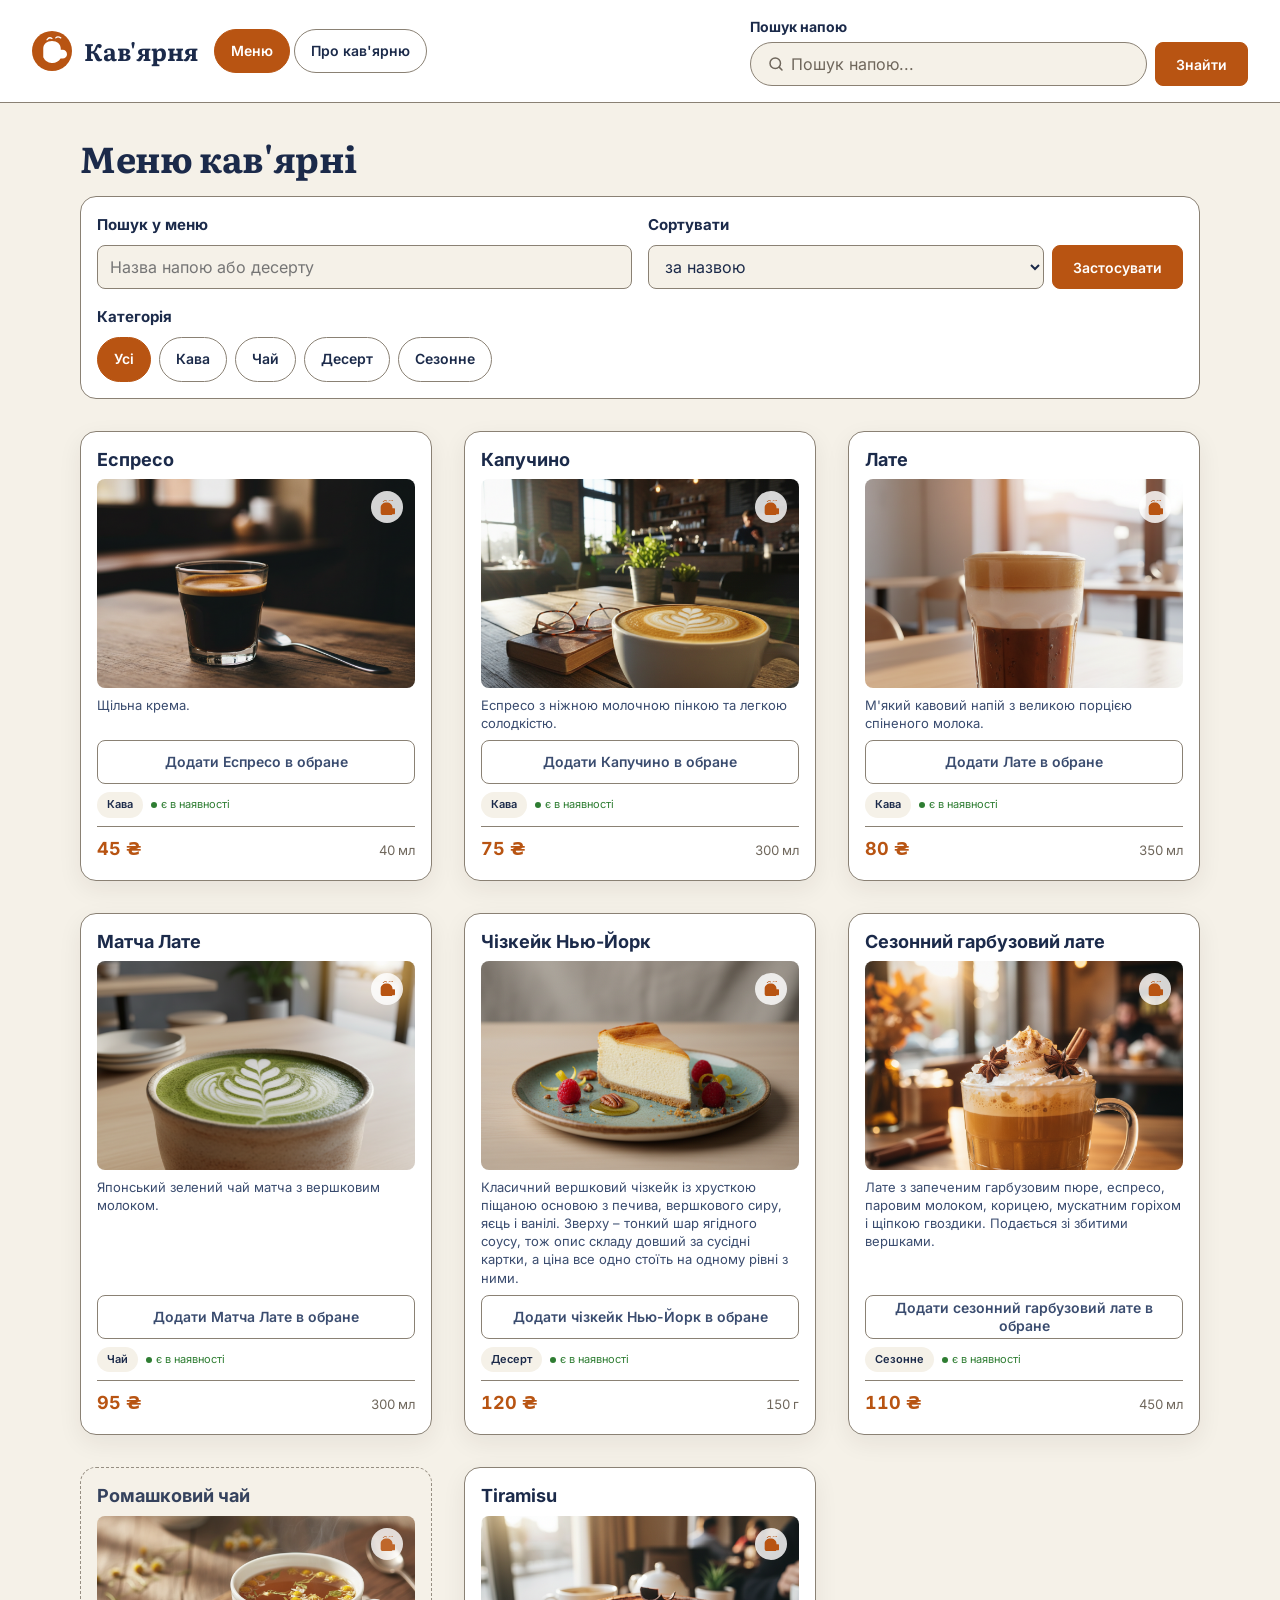
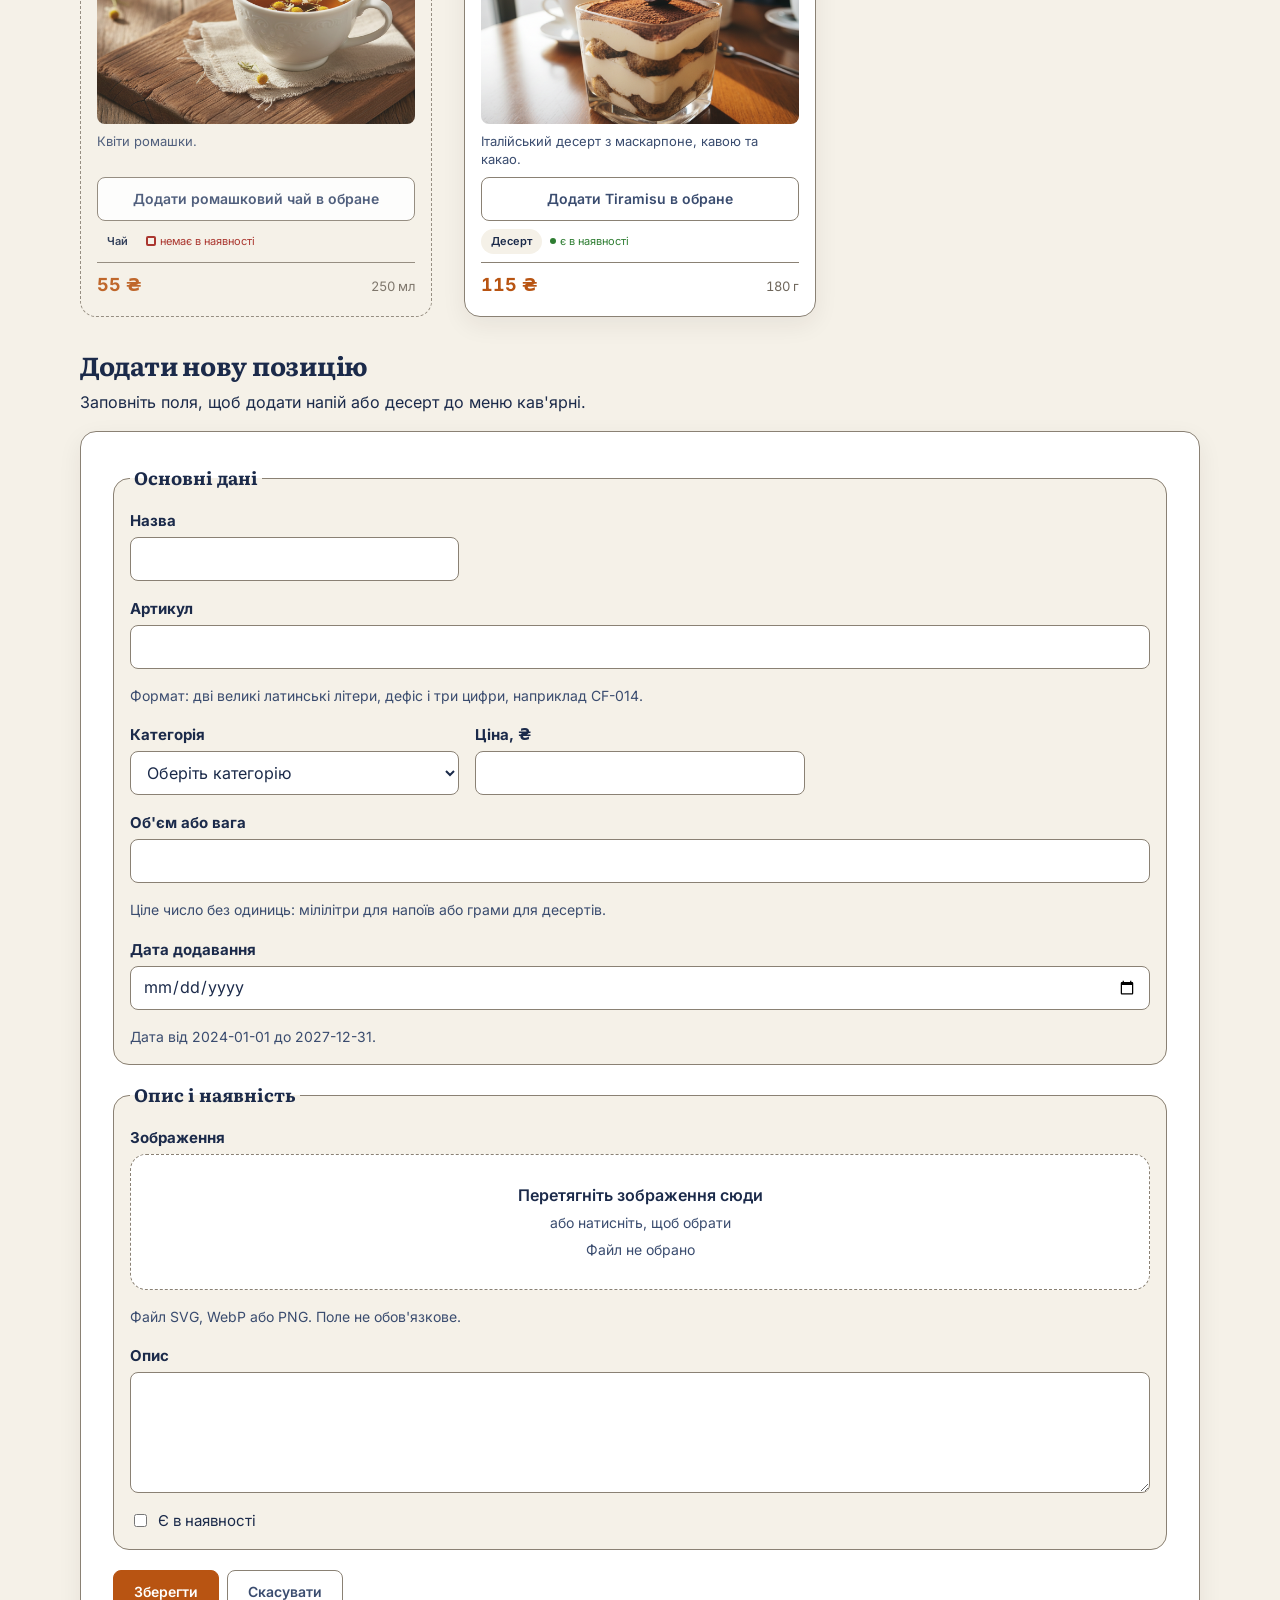
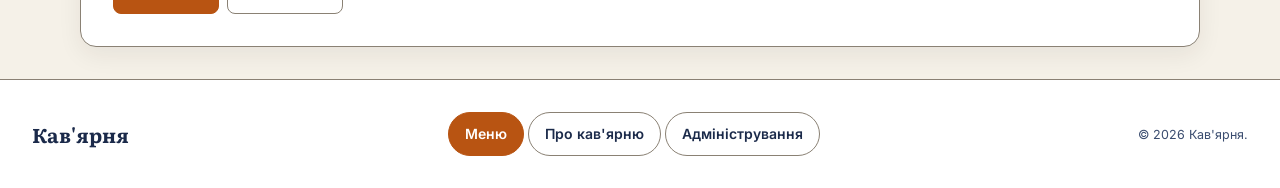
==== commit 9ea959a1: "Align the catalog with the Figma mock using self-hosted Inter and Literata, product photos, and an i" ====
--- a/index.html
+++ b/index.html
@@ -6,7 +6,7 @@
   <meta name="viewport" content="width=device-width, initial-scale=1">
   <meta name="description"
     content="Каталог напоїв і десертів кав'ярні: кава, чай, сезонне меню та форма додавання нової позиції.">
-  <title>Кав'ярня — меню напоїв</title>
+  <title>Кав'ярня – меню напоїв</title>
   <link rel="icon" href="favicon.ico" sizes="any">
   <link rel="stylesheet" href="css/main.css">
 </head>
@@ -92,7 +92,7 @@
               <a class="card__title-link" href="details.html">Еспресо</a>
             </h2>
             <p class="card__media">
-              <img src="images/espresso.svg" width="320" height="210" loading="lazy" alt="Чашка чорного еспресо на дерев'яному столі">
+              <img src="images/espresso.png" width="320" height="210" loading="lazy" alt="Чашка чорного еспресо на дерев'яному столі">
             </p>
             <p class="card__description">Щільна крема.</p>
             <p class="card__actions">
@@ -116,7 +116,7 @@
               <a class="card__title-link" href="details.html">Капучино</a>
             </h2>
             <p class="card__media">
-              <img src="images/cappuccino.svg" width="320" height="210" loading="lazy" alt="Капучино з малюнком латте-арт у чашці">
+              <img src="images/cappuccino.png" width="320" height="210" loading="lazy" alt="Капучино з малюнком латте-арт у чашці">
             </p>
             <p class="card__description">Еспресо з ніжною молочною пінкою та легкою солодкістю.</p>
             <p class="card__actions">
@@ -140,7 +140,7 @@
               <a class="card__title-link" href="details.html">Лате</a>
             </h2>
             <p class="card__media">
-              <img src="images/latte.svg" width="320" height="210" loading="lazy" alt="Висока склянка лате зі спіненим молоком">
+              <img src="images/latte.png" width="320" height="210" loading="lazy" alt="Висока склянка лате зі спіненим молоком">
             </p>
             <p class="card__description">М'який кавовий напій з великою порцією спіненого молока.</p>
             <p class="card__actions">
@@ -164,7 +164,7 @@
               <a class="card__title-link" href="details.html">Матча Лате</a>
             </h2>
             <p class="card__media">
-              <img src="images/matcha-latte.svg" width="320" height="210" loading="lazy"
+              <img src="images/matcha-latte.png" width="320" height="210" loading="lazy"
                 alt="Матча лате з зеленим візерунком на пінці">
             </p>
             <p class="card__description">Японський зелений чай матча з вершковим молоком.</p>
@@ -189,9 +189,9 @@
               <a class="card__title-link" href="details.html">Чізкейк Нью-Йорк</a>
             </h2>
             <p class="card__media">
-              <img src="images/cheesecake.svg" width="320" height="210" loading="lazy" alt="Шматочок чізкейка Нью-Йорк з ягодами">
-            </p>
-            <p class="card__description">Класичний вершковий чізкейк із хрусткою піщаною основою з печива, вершкового сиру, яєць і ванілі. Зверху — тонкий шар ягідного соусу, тож опис складу довший за сусідні картки, а ціна все одно стоїть на одному рівні з ними.</p>
+              <img src="images/cheesecake.png" width="320" height="210" loading="lazy" alt="Шматочок чізкейка Нью-Йорк з ягодами">
+            </p>
+            <p class="card__description">Класичний вершковий чізкейк із хрусткою піщаною основою з печива, вершкового сиру, яєць і ванілі. Зверху – тонкий шар ягідного соусу, тож опис складу довший за сусідні картки, а ціна все одно стоїть на одному рівні з ними.</p>
             <p class="card__actions">
                 <button class="button button--secondary" type="button">Додати чізкейк Нью-Йорк в обране</button>
               </p>
@@ -213,7 +213,7 @@
               <a class="card__title-link" href="details.html">Сезонний гарбузовий лате</a>
             </h2>
             <p class="card__media">
-              <img src="images/pumpkin-latte.svg" width="320" height="210" loading="lazy" alt="Гарбузовий лате зі збитими вершками">
+              <img src="images/pumpkin-latte.png" width="320" height="210" loading="lazy" alt="Гарбузовий лате зі збитими вершками">
             </p>
             <p class="card__description">Лате з запеченим гарбузовим пюре, еспресо, паровим молоком, корицею, мускатним горіхом і щіпкою гвоздики. Подається зі збитими вершками.</p>
             <p class="card__actions">
@@ -237,7 +237,7 @@
               <a class="card__title-link" href="details.html">Ромашковий чай</a>
             </h2>
             <p class="card__media">
-              <img src="images/chamomile.svg" width="320" height="210" loading="lazy" alt="Чашка ромашкового чаю з квітами ромашки">
+              <img src="images/chamomile.png" width="320" height="210" loading="lazy" alt="Чашка ромашкового чаю з квітами ромашки">
             </p>
             <p class="card__description">Квіти ромашки.</p>
             <p class="card__actions">
@@ -261,7 +261,7 @@
               <a class="card__title-link" href="details.html">Tiramisu</a>
             </h2>
             <p class="card__media">
-              <img src="images/tiramisu.svg" width="320" height="210" loading="lazy" alt="Десерт тірамісу з какао в прозорій склянці">
+              <img src="images/tiramisu.png" width="320" height="210" loading="lazy" alt="Десерт тірамісу з какао в прозорій склянці">
             </p>
             <p class="card__description">Італійський десерт з маскарпоне, кавою та какао.</p>
             <p class="card__actions">
@@ -337,9 +337,15 @@
           <legend class="form__legend">Опис і наявність</legend>
 
           <p class="form__field">
-            <label class="form__label" for="image">Зображення</label>
-            <input id="image" name="image" type="file" accept="image/svg+xml,image/webp,image/png"
-              aria-describedby="image-hint">
+            <label class="form__label" id="image-label" for="image">Зображення</label>
+            <label class="dropzone">
+              <input class="dropzone__input" id="image" name="image" type="file"
+                accept="image/svg+xml,image/webp,image/png,.svg,.webp,.png"
+                aria-labelledby="image-label" aria-describedby="image-hint">
+              <span class="dropzone__title">Перетягніть зображення сюди</span>
+              <span class="dropzone__note">або натисніть, щоб обрати</span>
+              <span class="dropzone__file" aria-live="polite">Файл не обрано</span>
+            </label>
           </p>
           <p class="form__hint" id="image-hint">Файл SVG, WebP або PNG. Поле не обов'язкове.</p>
 
@@ -377,6 +383,7 @@
       <small>© 2026 Кав'ярня.</small>
     </p>
   </footer>
+  <script src="js/file-drop.js"></script>
 </body>
 
 </html>
--- a/css/main.css
+++ b/css/main.css
@@ -35,37 +35,116 @@
    Шар base
    Дизайн-токени та стилі документа.
    Токени узгоджені з макетом «Кав'ярня» у Figma:
-   тепла кремова гама кав'ярні, фірмовий помаранчевий акцент логотипа #e86a17
-   та глибокі відтінки обсмаженої кави.
+   кремове тло, темно-синій текст, Inter для інтерфейсу
+   та помаранчевий акцент кнопок.
    ========================================================================== */
 
 @layer base {
+  @font-face {
+    font-family: Inter;
+    font-style: normal;
+    font-weight: 400;
+    font-display: swap;
+    src: url("../fonts/inter-cyrillic-400.woff2") format("woff2");
+    unicode-range: U+0301, U+0400-045F, U+0490-0491, U+04B0-04B1, U+2116;
+  }
+
+  @font-face {
+    font-family: Inter;
+    font-style: normal;
+    font-weight: 400;
+    font-display: swap;
+    src: url("../fonts/inter-latin-400.woff2") format("woff2");
+    unicode-range: U+0000-00FF, U+0131, U+0152-0153, U+02BB-02BC, U+02C6, U+02DA, U+02DC, U+2000-206F, U+20AC, U+2122, U+2191, U+2193, U+2212, U+2215, U+FEFF, U+FFFD;
+  }
+
+  @font-face {
+    font-family: Inter;
+    font-style: normal;
+    font-weight: 600;
+    font-display: swap;
+    src: url("../fonts/inter-cyrillic-600.woff2") format("woff2");
+    unicode-range: U+0301, U+0400-045F, U+0490-0491, U+04B0-04B1, U+2116;
+  }
+
+  @font-face {
+    font-family: Inter;
+    font-style: normal;
+    font-weight: 600;
+    font-display: swap;
+    src: url("../fonts/inter-latin-600.woff2") format("woff2");
+    unicode-range: U+0000-00FF, U+0131, U+0152-0153, U+02BB-02BC, U+02C6, U+02DA, U+02DC, U+2000-206F, U+20AC, U+2122, U+2191, U+2193, U+2212, U+2215, U+FEFF, U+FFFD;
+  }
+
+  @font-face {
+    font-family: Inter;
+    font-style: normal;
+    font-weight: 700;
+    font-display: swap;
+    src: url("../fonts/inter-cyrillic-700.woff2") format("woff2");
+    unicode-range: U+0301, U+0400-045F, U+0490-0491, U+04B0-04B1, U+2116;
+  }
+
+  @font-face {
+    font-family: Inter;
+    font-style: normal;
+    font-weight: 700;
+    font-display: swap;
+    src: url("../fonts/inter-latin-700.woff2") format("woff2");
+    unicode-range: U+0000-00FF, U+0131, U+0152-0153, U+02BB-02BC, U+02C6, U+02DA, U+02DC, U+2000-206F, U+20AC, U+2122, U+2191, U+2193, U+2212, U+2215, U+FEFF, U+FFFD;
+  }
+
+  @font-face {
+    font-family: Literata;
+    font-style: normal;
+    font-weight: 700;
+    font-display: swap;
+    src: url("../fonts/literata-cyrillic-700.woff2") format("woff2");
+    unicode-range: U+0301, U+0400-045F, U+0490-0491, U+04B0-04B1, U+2116;
+  }
+
+  @font-face {
+    font-family: Literata;
+    font-style: normal;
+    font-weight: 700;
+    font-display: swap;
+    src: url("../fonts/literata-latin-700.woff2") format("woff2");
+    unicode-range: U+0000-00FF, U+0131, U+0152-0153, U+02BB-02BC, U+02C6, U+02DA, U+02DC, U+2000-206F, U+20AC, U+2122, U+2191, U+2193, U+2212, U+2215, U+FEFF, U+FFFD;
+  }
+
   :root {
     color-scheme: light dark;
 
-    /* Колір тла сторінки (теплий кремовий відтінок). */
-    --color-bg: #faf7f2;
+    /* Тло сторінки, як кремове поле пошуку в макеті. */
+    --color-bg: #f5f1e8;
 
     /* Колір тла карток, шапки, полів і панелей. */
     --color-surface: #ffffff;
 
-    /* Основний колір тексту (глибокий відтінок кавових зерен). */
-    --color-text: #261911;
-
-    /* Приглушений текст: підказки, описи, другорядні дані. */
-    --color-text-muted: #5e4c41;
-
-    /* Акцент: посилання, основна кнопка, ціна, поточний пункт меню. */
-    --color-accent: #c24117;
+    /* Основний текст: темно-синій з макета. */
+    --color-text: #1b2a4a;
+
+    /* Описи карток і другорядний текст. */
+    --color-text-muted: #3a4c6f;
+
+    /* Об'єм, плейсхолдер. Світліший за опис, але читається на білому й кремовому. */
+    --color-faint: #6f675c;
+
+    /*
+      Акцент кнопок, ціни й посилань.
+      У макеті заливка #e8732a; тут на крок темніше, бо білий підпис 14px
+      і помаранчева ціна мають контраст щонайменше 4.5:1.
+    */
+    --color-accent: #b85412;
 
     /* Акцент у стані наведення. */
-    --color-accent-hover: #9e320d;
+    --color-accent-hover: #9a460e;
 
     /* Текст і значки поверх акцентного тла. */
     --color-on-accent: #ffffff;
 
-    /* Рамки карток, полів, груп форми та таблиць (контраст > 3:1). */
-    --color-border: #735d4f;
+    /* Рамки полів і карток. Світліші за попередні, контраст із білим понад 3:1. */
+    --color-border: #8a8174;
 
     /* Кільце фокуса клавіатури. */
     --color-focus: #0c4a8a;
@@ -73,14 +152,20 @@
     /* Рамка й позначка некоректного поля. */
     --color-error: #a11d16;
 
-    /* Чергування рядків таблиці й ніжне тло бейджів. */
-    --color-row: #f2e9df;
-
-    /* Основний шрифт інтерфейсу із сучасними запасними гарнітурами. */
-    --font-body: system-ui, -apple-system, "Segoe UI", Roboto, "Helvetica Neue", Arial, sans-serif;
-
-    /* Шрифт заголовків: виразна антиква під атмосферу затишної кав'ярні. */
-    --font-heading: "Playfair Display", Georgia, "Palatino Linotype", "Times New Roman", serif;
+    /* «Є в наявності»: зелений з макета. */
+    --color-success: #2e7d32;
+
+    /* Тло бейджів, поля пошуку й зебри таблиці. */
+    --color-row: #f5f1e8;
+
+    /* Інтерфейс: Inter, як у макеті. */
+    --font-body: Inter, system-ui, -apple-system, "Segoe UI", Roboto, "Helvetica Neue", Arial, sans-serif;
+
+    /*
+      Заголовки. Newsreader з макета не містить кирилиці,
+      тож стоїть Literata – близька антиква з українськими літерами.
+    */
+    --font-heading: Literata, Georgia, "Palatino Linotype", "Times New Roman", serif;
 
     /* Шкала відступів. */
     --space-xs: 0.25rem;
@@ -88,13 +173,16 @@
     --space-m: 1rem;
     --space-l: 2rem;
 
+    /* Спільна висота полів, списків і кнопок в одному ряду. */
+    --control-size: 2.75rem;
+
     /* Радіуси заокруглення. */
     --radius-s: 0.5rem;
     --radius-m: 1rem;
     --radius-l: 2rem;
 
     /* Тіні карток та елементів інтерфейсу. */
-    --shadow-card: 0 4px 18px -2px rgb(38 25 17 / 0.08), 0 2px 6px -1px rgb(38 25 17 / 0.04);
+    --shadow-card: 0 8px 24px rgb(36 32 27 / 0.07);
   }
 
   /* Типографіка документа. */
@@ -165,7 +253,7 @@
     padding-inline-start: var(--space-l);
   }
 
-  /* Базова таблиця: межі й вирівнювання. Чергування рядків — у компоненті. */
+  /* Базова таблиця: межі й вирівнювання. Чергування рядків – у компоненті. */
   table {
     border-collapse: collapse;
     inline-size: 100%;
@@ -203,18 +291,20 @@
   */
   @media (prefers-color-scheme: dark) {
     :root {
-      --color-bg: #140f0c;
-      --color-surface: #221b16;
-      --color-text: #f7f2eb;
-      --color-text-muted: #d8c8b8;
-      --color-accent: #ff9d5c;
-      --color-accent-hover: #ffbe8f;
-      --color-on-accent: #170f0a;
-      --color-border: #a48b7a;
+      --color-bg: #121820;
+      --color-surface: #1c2636;
+      --color-text: #f3f6fb;
+      --color-text-muted: #c5d0e4;
+      --color-faint: #a8b4c8;
+      --color-accent: #f0a36a;
+      --color-accent-hover: #ffc89a;
+      --color-on-accent: #1b120c;
+      --color-border: #9aa6ba;
       --color-focus: #b7dcff;
       --color-error: #ffb4a8;
-      --color-row: #2e241e;
-      --shadow-card: 0 6px 20px -2px rgb(0 0 0 / 0.55), 0 2px 6px -1px rgb(0 0 0 / 0.35);
+      --color-success: #8fd49a;
+      --color-row: #243044;
+      --shadow-card: 0 8px 24px rgb(0 0 0 / 0.35);
     }
   }
 }
@@ -248,32 +338,66 @@
   }
 
   /*
-    Шапка — гнучкий рядок: назва на початку, навігація поруч,
-    пошук притиснутий до кінця головної осі автоматичним відступом.
-    На вузькому екрані частини переносяться, без зворотного порядку.
+    Каркас сторінки. Області названі в порядку розмітки: header, main, footer.
+    Рядки auto 1fr auto віддають вільну висоту вмісту, тож на короткій сторінці
+    підвал стоїть біля нижнього краю вікна. Стовпець minmax(0, 1fr) може
+    стиснутись до нуля: довге слово не розсуває сторінку на ширину вікна.
+    Посилання «Перейти до вмісту» вирване з потоку (position: fixed), тож
+    клітинки сітки не займає.
+  */
+  body {
+    display: grid;
+    grid-template-rows: auto 1fr auto;
+    grid-template-columns: minmax(0, 1fr);
+    grid-template-areas:
+      "header"
+      "main"
+      "footer";
+    min-block-size: 100dvh;
+  }
+
+  .site-header {
+    grid-area: header;
+  }
+
+  .page {
+    grid-area: main;
+  }
+
+  .site-footer {
+    grid-area: footer;
+  }
+
+  /*
+    Шапка. display: flex вмикає гнучкий контейнер: прямі діти стають
+    елементами одного ряду (flex-direction лишається row).
+    flex-wrap: wrap переносить їх на наступний рядок, коли ширини бракує.
+    align-items: center вирівнює їх по центру поперечної осі (вертикально).
+    gap задає відстань лише між елементами, без зовнішнього поля по краях.
   */
   .site-header {
     display: flex;
     flex-wrap: wrap;
     align-items: center;
+    min-inline-size: 0;
     gap: var(--space-m);
     padding: var(--space-m) var(--space-l);
     border-bottom: 1px solid var(--color-border);
     background: var(--color-surface);
-    box-shadow: 0 2px 10px rgb(38 25 17 / 0.04);
   }
 
   .site-header__brand {
     margin: 0;
   }
 
+  /* Логотип і назва в один ряд: центр поперечної осі, відстань через gap. */
   .site-header__logo {
     display: flex;
     align-items: center;
-    gap: var(--space-s);
+    gap: 0.75rem;
     color: var(--color-text);
     font-family: var(--font-heading);
-    font-size: 1.375rem;
+    font-size: 1.5rem;
     font-weight: 700;
     text-decoration: none;
     letter-spacing: -0.01em;
@@ -281,7 +405,7 @@
   }
 
   .site-header__logo img {
-    border-radius: var(--radius-s);
+    border-radius: 50%;
     transition: transform 0.25s ease;
   }
 
@@ -294,6 +418,10 @@
     color: var(--color-text);
   }
 
+  /*
+    auto на початку головної осі забирає весь вільний простір ліворуч,
+    тож пошук притискається до кінця рядка, а назва й меню лишаються на початку.
+  */
   .site-search {
     margin-inline-start: auto;
     min-inline-size: 0;
@@ -309,6 +437,7 @@
     list-style: none;
   }
 
+  /* Пункти меню в ряд; wrap переносить їх, gap замінює margin між пунктами. */
   .site-nav__list {
     display: flex;
     flex-wrap: wrap;
@@ -318,8 +447,12 @@
   .site-nav__link,
   .site-footer__link {
     display: inline-block;
-    padding: var(--space-xs) var(--space-m);
+    padding: 0.625rem 1rem;
+    border: 1px solid var(--color-border);
     border-radius: var(--radius-l);
+    background: var(--color-surface);
+    color: var(--color-text);
+    font-size: 0.875rem;
     font-weight: 600;
     text-decoration: none;
     white-space: nowrap;
@@ -333,10 +466,10 @@
 
   .site-nav__link[aria-current="page"],
   .site-footer__link[aria-current="page"] {
+    border-color: var(--color-accent);
     background: var(--color-accent);
     color: var(--color-on-accent);
-    font-weight: 700;
-    box-shadow: 0 2px 8px rgb(194 65 23 / 0.3);
+    font-weight: 600;
   }
 
   .site-nav__link[aria-current="page"]:hover,
@@ -345,55 +478,79 @@
     color: var(--color-on-accent);
   }
 
-  /* Рядок «поле — дія»: підпис на всю ширину, поле росте, кнопка лишається за вмістом. */
+  /*
+    Форма пошуку – рядок «поле – дія».
+    flex-wrap переносить підпис, поле і кнопку.
+    align-items: end садить поле і кнопку на один нижній край.
+    gap: два значення – рядковий відступ і відступ між колонками.
+  */
   .site-search__form {
     display: flex;
     flex-wrap: wrap;
-    align-items: center;
+    align-items: end;
     gap: var(--space-xs) var(--space-s);
   }
 
+  /*
+    flex: 1 0 100% – grow 1, shrink 0, basis 100%.
+    База на всю ширину переносить підпис на власний рядок; він не стискається.
+  */
   .site-search__label {
     flex: 1 0 100%;
     font-size: 0.875rem;
     font-weight: 700;
   }
 
+  /*
+    flex: 1 1 10rem – поле росте, стискається і стартує з бази 10rem.
+    min-inline-size: 0 дозволяє стиснутись нижче ширини найдовшого слова.
+  */
   .site-search__input {
     flex: 1 1 10rem;
     min-inline-size: 0;
-    min-block-size: 2.5rem;
-    padding: var(--space-xs) var(--space-m);
+    block-size: var(--control-size);
+    padding: 0 1rem 0 2.5rem;
     border: 1px solid var(--color-border);
     border-radius: var(--radius-l);
-    background: var(--color-bg);
+    background-color: var(--color-row);
+    background-image: url("data:image/svg+xml,%3Csvg xmlns='http://www.w3.org/2000/svg' viewBox='0 0 24 24' fill='none' stroke='%236f675c' stroke-width='2' stroke-linecap='round'%3E%3Ccircle cx='11' cy='11' r='7'/%3E%3Cpath d='M20 20l-3.5-3.5'/%3E%3C/svg%3E");
+    background-repeat: no-repeat;
+    background-position: 1rem center;
+    background-size: 1.125rem;
     color: var(--color-text);
     transition: border-color 0.15s ease, background-color 0.15s ease;
   }
 
   .site-search__input:focus {
-    background: var(--color-surface);
+    background-color: var(--color-surface);
   }
 
   .site-search__input::placeholder {
-    color: var(--color-text-muted);
-    opacity: 0.9;
-  }
-
+    color: var(--color-faint);
+    opacity: 1;
+  }
+
+  /* flex: none – це 0 0 auto: кнопка не росте і не стискається, ширина за текстом. */
   .site-search__form .button {
     flex: none;
   }
 
-  /* Кнопки: основна дія і другорядна. */
+  /*
+    Кнопка. inline-flex лишає її в рядку тексту, а вміст компонує як flex.
+    align-items і justify-content центрують підпис по обох осях.
+  */
   .button {
     display: inline-flex;
     align-items: center;
     justify-content: center;
     margin: 0;
-    padding: var(--space-s) var(--space-m);
-    border: 2px solid transparent;
-    border-radius: var(--radius-l);
-    font-weight: 700;
+    block-size: var(--control-size);
+    padding: 0 1.25rem;
+    border: 1px solid transparent;
+    border-radius: var(--radius-s);
+    font-family: var(--font-body);
+    font-size: 0.875rem;
+    font-weight: 600;
     line-height: 1.25;
     text-align: center;
     text-decoration: none;
@@ -409,14 +566,12 @@
     border-color: var(--color-accent);
     background: var(--color-accent);
     color: var(--color-on-accent);
-    box-shadow: 0 2px 8px rgb(194 65 23 / 0.25);
   }
 
   .button--primary:hover {
     border-color: var(--color-accent-hover);
     background: var(--color-accent-hover);
     color: var(--color-on-accent);
-    box-shadow: 0 4px 12px rgb(194 65 23 / 0.35);
   }
 
   .button--primary:visited {
@@ -426,7 +581,7 @@
   .button--secondary {
     border-color: var(--color-border);
     background: var(--color-surface);
-    color: var(--color-text);
+    color: var(--color-text-muted);
   }
 
   .button--secondary:hover,
@@ -458,12 +613,18 @@
     max-inline-size: 65ch;
   }
 
-  /* Підвал: блоки інформації в ряд і переносяться, коли ширини бракує. */
+  /*
+    Підвал. justify-content: space-between притискає перший і останній блоки
+    до країв головної осі і ділить вільне місце між ними.
+    align-items: center вирівнює блоки по центру поперечної осі.
+    flex-wrap: wrap переносить блоки на вузькому екрані.
+  */
   .site-footer {
     display: flex;
     flex-wrap: wrap;
     align-items: center;
     justify-content: space-between;
+    min-inline-size: 0;
     gap: var(--space-m) var(--space-l);
     padding: var(--space-l);
     border-top: 1px solid var(--color-border);
@@ -481,6 +642,7 @@
     font-size: 1.25rem;
   }
 
+  /* Посилання підвалу в ряд із перенесенням; відстань лише через gap. */
   .site-footer__list {
     display: flex;
     flex-wrap: wrap;
@@ -497,6 +659,7 @@
     margin-block-end: var(--space-m);
   }
 
+  /* Крихти в ряд. wrap переносить цілі пункти, gap тримає між ними відстань. */
   .breadcrumbs__list {
     display: flex;
     flex-wrap: wrap;
@@ -504,7 +667,11 @@
     font-size: 0.9375rem;
   }
 
-  /* Пункт і його роздільник — один гнучкий елемент, тож «›» не переноситься окремо. */
+  /*
+    Пункт і роздільник «›» – один елемент зовнішнього ряду.
+    flex-wrap: nowrap не дає роздільнику перенестись окремо від посилання.
+    align-items: center ставить «›» і текст на одну вертикаль.
+  */
   .breadcrumbs__item {
     display: flex;
     flex-wrap: nowrap;
@@ -527,8 +694,9 @@
   }
 
   /*
-    Панель фільтрів каталогу: пошук, сортування і чипи категорій
-    в одному гнучкому рядку з перенесенням. Форма працює без скриптів.
+    Панель фільтрів. align-items: flex-end вирівнює поля по нижньому краю
+    поперечної осі, тож підписи різної висоти не зсувають контроли.
+    flex-wrap: wrap складає пошук, сортування і категорії в кілька рядів.
   */
   .filters {
     display: flex;
@@ -542,10 +710,14 @@
     background: var(--color-surface);
   }
 
+  /*
+    flex: 1 1 16rem – група росте і стискається, бажана ширина 16rem.
+    Разом із flex-wrap батька поле переходить на новий ряд, коли вже не вміщається.
+  */
   .filters__field {
     display: flex;
     flex-wrap: wrap;
-    align-items: center;
+    align-items: end;
     gap: var(--space-s);
     flex: 1 1 16rem;
     min-inline-size: 0;
@@ -558,25 +730,31 @@
     font-size: 0.9375rem;
   }
 
+  /* Підпис на всю ширину свого рядка: база 100%, без стискання. */
   .filters__label {
     flex: 1 0 100%;
   }
 
+  /* Поле росте і стискається від бази 8rem, тож ділить рядок із кнопкою. */
   .filters__control {
     flex: 1 1 8rem;
-    min-inline-size: 0;
-    min-block-size: 2.5rem;
-    padding: var(--space-xs) var(--space-s);
+    align-self: end;
+    min-inline-size: 0;
+    block-size: var(--control-size);
+    padding: 0 0.75rem;
     border: 1px solid var(--color-border);
     border-radius: var(--radius-s);
     background: var(--color-bg);
     color: var(--color-text);
   }
 
+  /* Кнопка «Застосувати» тієї ж висоти, що й список, і не забирає вільну ширину. */
   .filters__field--action .button {
     flex: none;
-  }
-
+    align-self: end;
+  }
+
+  /* Група категорій займає власний ряд: база 100%, росте і стискається. */
   .filters__categories {
     flex: 1 1 100%;
     min-inline-size: 0;
@@ -590,6 +768,7 @@
     margin-block-end: var(--space-s);
   }
 
+  /* Чипи в ряд. wrap складає їх, align-items: center рівняє чипи різної висоти. */
   .chips {
     display: flex;
     flex-wrap: wrap;
@@ -597,16 +776,18 @@
     gap: var(--space-s);
   }
 
+  /* inline-flex: чип завширшки вмісту, текст усередині по центру поперечної осі. */
   .chip {
     position: relative;
     display: inline-flex;
     align-items: center;
     margin: 0;
-    padding: var(--space-xs) var(--space-m);
+    padding: 0.625rem 1rem;
     border: 1px solid var(--color-border);
     border-radius: var(--radius-l);
     background: var(--color-surface);
     color: var(--color-text);
+    font-size: 0.875rem;
     font-weight: 600;
     white-space: nowrap;
     cursor: pointer;
@@ -650,28 +831,46 @@
   }
 
   /*
-    Тимчасові ряди карток. Останній неповний ряд розтягує елементи —
-    це відоме обмеження Flexbox, його замінить сітка Grid у лабораторній №7.
+    Сітка каталогу. auto-fill створює стільки стовпців, скільки вміщається,
+    і не згортає порожні: картка неповного ряду лишається тієї ж ширини, що й у повному.
+    min(100%, 18rem) не дає мінімуму перевищити ширину контейнера на вузькому вікні.
   */
   .catalog__list {
-    display: flex;
-    flex-wrap: wrap;
-    align-items: stretch;
+    display: grid;
+    grid-template-columns: repeat(auto-fill, minmax(min(100%, 18rem), 1fr));
     gap: var(--space-l);
   }
 
   .catalog__item {
-    display: flex;
-    flex: 1 1 18rem;
-    min-inline-size: 0;
-  }
-
-  /* Картка — стовпчик: вільний простір забирає нижній блок, а не опис. */
+    display: grid;
+    grid-template-rows: subgrid;
+    grid-row: span 5;
+    min-inline-size: 0;
+  }
+
+  /* Порожній стан на всю ширину сітки. У лабораторній №8 його додає JavaScript. */
+  .catalog__empty {
+    grid-column: 1 / -1;
+    margin: 0;
+    padding: var(--space-l);
+    border: 1px dashed var(--color-border);
+    border-radius: var(--radius-m);
+    background: var(--color-surface);
+    color: var(--color-text-muted);
+    text-align: center;
+  }
+
+  /*
+    Картка – підсітка рядків пункту списку. span 5 дорівнює числу змістових
+    дітей: назва, фото, опис, дія, низ. Значок чашки стоїть на фото
+    і клітинкою сітки не стає.
+  */
   .card {
-    display: flex;
-    flex-direction: column;
-    gap: var(--space-s);
-    flex: 1 1 auto;
+    position: relative;
+    display: grid;
+    grid-template-rows: subgrid;
+    grid-row: span 5;
+    row-gap: var(--space-s);
     min-inline-size: 0;
     padding: var(--space-m);
     border: 1px solid var(--color-border);
@@ -683,7 +882,7 @@
 
   .card:hover {
     transform: translateY(-4px);
-    box-shadow: 0 10px 25px -4px rgb(38 25 17 / 0.12), 0 4px 10px -2px rgb(38 25 17 / 0.06);
+    box-shadow: 0 12px 28px rgb(36 32 27 / 0.12);
   }
 
   .card:has(.status--unavailable) {
@@ -697,21 +896,34 @@
     transform: none;
   }
 
+  /* Однакове співвідношення сторін у всіх картках; cover обрізає, а не розтягує. */
   .card__media {
+    position: relative;
     margin: 0;
     overflow: hidden;
     border-radius: var(--radius-s);
     background: var(--color-row);
-    display: flex;
-    justify-content: center;
-    align-items: center;
+    aspect-ratio: 320 / 210;
+  }
+
+  /* Значок чашки в куті фото, як у макеті. Не займає клітинку сітки. */
+  .card__media::after {
+    content: "";
+    position: absolute;
+    z-index: 1;
+    inset-block-start: 0.75rem;
+    inset-inline-end: 0.75rem;
+    inline-size: 2rem;
+    block-size: 2rem;
+    border-radius: 50%;
+    background: rgb(255 255 255 / 0.82) url("../images/icon-cup.svg") center / 1rem no-repeat;
+    pointer-events: none;
   }
 
   .card__media img {
     display: block;
     inline-size: 100%;
-    max-inline-size: 20rem;
-    max-block-size: 12rem;
+    block-size: 100%;
     object-fit: cover;
     transition: transform 0.3s ease;
   }
@@ -724,7 +936,10 @@
     margin: 0;
     min-inline-size: 0;
     overflow-wrap: anywhere;
-    font-size: 1.375rem;
+    font-family: var(--font-body);
+    font-size: 1.125rem;
+    font-weight: 700;
+    letter-spacing: 0;
     line-height: 1.3;
   }
 
@@ -744,17 +959,21 @@
     min-inline-size: 0;
     overflow-wrap: anywhere;
     color: var(--color-text-muted);
-    font-size: 0.9375rem;
-    line-height: 1.5;
-  }
-
+    font-size: 0.8125rem;
+    line-height: 1.4;
+  }
+
+  /*
+    Низ картки лишається стовпчиком Flexbox. Вирівнювання низів сусідніх карток
+    дає спільний рядок підсітки, а не margin-block-start: auto.
+  */
   .card__footer {
     display: flex;
     flex-direction: column;
     gap: var(--space-s);
-    margin-block-start: auto;
-  }
-
+  }
+
+  /* Бейдж і позначка наявності в один ряд, по центру поперечної осі, з перенесенням. */
   .card__tags {
     display: flex;
     flex-wrap: wrap;
@@ -764,40 +983,42 @@
 
   .card__badge {
     margin: 0;
-    padding: 0.2rem 0.65rem;
+    padding: 0.25rem 0.625rem;
     border-radius: var(--radius-l);
     background: var(--color-row);
-    color: var(--color-text-muted);
-    font-size: 0.75rem;
-    font-weight: 700;
-    text-transform: uppercase;
-    letter-spacing: 0.04em;
+    color: var(--color-text);
+    font-size: 0.6875rem;
+    font-weight: 600;
     white-space: nowrap;
   }
 
+  /*
+    Ціна і об'єм. space-between розносить їх по краях рядка.
+    align-items: baseline рівняє цифри за базовою лінією тексту, не за верхом рамок.
+  */
   .card__meta {
     display: flex;
     justify-content: space-between;
     align-items: baseline;
     gap: var(--space-s);
     margin: 0;
-    padding-block-start: var(--space-xs);
-    border-top: 1px dashed var(--color-row);
+    padding-block-start: var(--space-s);
+    border-top: 1px solid var(--color-border);
   }
 
   .card__price {
     color: var(--color-accent);
-    font-size: 1.375rem;
+    font-size: 1.125rem;
     font-weight: 700;
     font-variant-numeric: tabular-nums;
-    font-family: var(--font-heading);
+    font-family: var(--font-body);
     white-space: nowrap;
   }
 
   .card__volume {
-    color: var(--color-text-muted);
-    font-size: 0.875rem;
-    font-weight: 600;
+    color: var(--color-faint);
+    font-size: 0.8125rem;
+    font-weight: 400;
     font-variant-numeric: tabular-nums;
     white-space: nowrap;
   }
@@ -811,6 +1032,7 @@
   }
 
   /* Позначка стану. Форма маркера не зводиться лише до кольору. */
+  /* Маркер і текст стану в ряд, по центру поперечної осі. */
   .status {
     margin: 0;
     font-size: 0.875rem;
@@ -832,17 +1054,23 @@
     block-size: 0.625rem;
     margin-inline-end: var(--space-xs);
     vertical-align: middle;
-    flex-shrink: 0;
+    flex-shrink: 0; /* кружок або квадрат маркера не стискається */
+  }
+
+  .card .status {
+    font-size: 0.6875rem;
+    font-weight: 400;
   }
 
   .status--available {
-    color: var(--color-text-muted);
+    color: var(--color-success);
   }
 
   .status--available::before {
+    inline-size: 0.375rem;
+    block-size: 0.375rem;
     border-radius: 50%;
-    background: var(--color-accent);
-    box-shadow: 0 0 0 2px var(--color-row);
+    background: var(--color-success);
   }
 
   .status--unavailable {
@@ -854,9 +1082,32 @@
     border-radius: 2px;
   }
 
-  /* Сторінка деталей. */
+  /*
+    Сторінка позиції – одна сітка. auto-fit складає фото й характеристики
+    в два стовпці і ставить їх один під одним, коли стовпець вже не вміщається.
+    Заголовок, зміст, опис, таблиця і посилання назад займають усю ширину.
+    item-layout не створює власного боксу, тож фото й характеристики
+    стають елементами цієї сітки в порядку розмітки.
+  */
+  .item {
+    display: grid;
+    grid-template-columns: repeat(auto-fit, minmax(min(100%, 18rem), 1fr));
+    gap: var(--space-l);
+  }
+
+  .item-layout {
+    display: contents;
+  }
+
+  .item > h1,
+  .item > .toc,
+  .item > section,
+  .item > p {
+    grid-column: 1 / -1;
+  }
+
   .toc {
-    margin-block-end: var(--space-l);
+    margin-block-end: 0;
     padding: var(--space-m) var(--space-l);
     border: 1px solid var(--color-border);
     border-radius: var(--radius-m);
@@ -869,6 +1120,7 @@
     font-size: 1.25rem;
   }
 
+  /* Посилання змісту в ряд; два значення gap – між рядами і між пунктами. */
   .toc__list {
     display: flex;
     flex-wrap: wrap;
@@ -878,18 +1130,8 @@
     list-style: none;
   }
 
-  /* Фото і характеристики стоять поруч і складаються в стовпчик, коли місця бракує. */
-  .item-layout {
-    display: flex;
-    flex-wrap: wrap;
-    align-items: flex-start;
-    gap: var(--space-l);
-    margin-block: var(--space-l);
-  }
-
   .item-photo,
   .item-specs {
-    flex: 1 1 18rem;
     min-inline-size: 0;
   }
 
@@ -907,11 +1149,18 @@
     margin-block-start: 0;
   }
 
-  /* Список визначень лишається списком: гнучкий лише кожен рядок пари. */
+  /*
+    Список лишається dl. Два стовпці спільні для всіх пар:
+    назва в першому, значення в другому. Підсітка пари тримає бокс для смуги,
+    не вириваючи назву і значення з колонок батька.
+    Непарні пари підсвічено, щоб рядки легше читались.
+  */
   .specs {
-    display: flex;
-    flex-direction: column;
-    gap: var(--space-s);
+    display: grid;
+    grid-template-columns: minmax(9rem, max-content) minmax(0, 1fr);
+    column-gap: var(--space-m);
+    row-gap: var(--space-xs);
+    align-items: baseline;
     margin: 0;
     padding: var(--space-m);
     border: 1px solid var(--color-border);
@@ -920,23 +1169,28 @@
   }
 
   .specs__pair {
-    display: flex;
-    flex-wrap: wrap;
+    display: grid;
+    grid-template-columns: subgrid;
+    grid-column: 1 / -1;
     align-items: baseline;
-    gap: var(--space-xs) var(--space-m);
+    padding-inline: var(--space-xs);
+  }
+
+  .specs__pair:nth-child(odd) {
+    background: var(--color-row);
+    border-radius: var(--radius-s);
   }
 
   .specs__term {
-    flex: 0 0 9rem;
     margin: 0;
     color: var(--color-text-muted);
     font-weight: 700;
   }
 
   .specs__value {
-    flex: 1 1 8rem;
-    min-inline-size: 0;
-    margin: 0;
+    min-inline-size: 0;
+    margin: 0;
+    overflow-wrap: anywhere;
   }
 
   .table-scroll {
@@ -944,8 +1198,13 @@
     overflow-x: auto;
   }
 
-  /* Таблиця даних. */
+  /*
+    Таблиця даних. separate потрібен, щоб радіус рамки обрізав фон клітинок:
+    при collapse нижні кути лишаються прямими.
+  */
   .data-table {
+    border-collapse: separate;
+    border-spacing: 0;
     border: 1px solid var(--color-border);
     border-radius: var(--radius-m);
     overflow: hidden;
@@ -953,6 +1212,26 @@
     box-shadow: var(--shadow-card);
   }
 
+  .data-table thead tr:first-child > :first-child {
+    border-start-start-radius: calc(var(--radius-m) - 1px);
+  }
+
+  .data-table thead tr:first-child > :last-child {
+    border-start-end-radius: calc(var(--radius-m) - 1px);
+  }
+
+  .data-table tbody tr:last-child > :first-child {
+    border-end-start-radius: calc(var(--radius-m) - 1px);
+  }
+
+  .data-table tbody tr:last-child > :last-child {
+    border-end-end-radius: calc(var(--radius-m) - 1px);
+  }
+
+  .data-table tbody tr:last-child > * {
+    border-bottom: 0;
+  }
+
   .data-table thead th {
     border-bottom-width: 2px;
     background: var(--color-text);
@@ -975,6 +1254,7 @@
     white-space: nowrap;
   }
 
+  /* Дії в клітинці таблиці в ряд; сама таблиця flex-контейнером не стає. */
   .data-table__actions {
     display: flex;
     flex-wrap: wrap;
@@ -989,7 +1269,7 @@
     border: 1px solid var(--color-border);
     border-radius: var(--radius-m);
     background: var(--color-surface);
-    box-shadow: 0 2px 6px rgb(38 25 17 / 0.04);
+    box-shadow: var(--shadow-card);
     transition: background-color 0.2s ease, box-shadow 0.2s ease;
   }
 
@@ -997,6 +1277,7 @@
     box-shadow: var(--shadow-card);
   }
 
+  /* Питання FAQ: маркер і текст у ряд, по центру поперечної осі. */
   .faq__question {
     display: flex;
     align-items: center;
@@ -1024,7 +1305,7 @@
     font-family: var(--font-body);
     font-weight: 700;
     line-height: 1;
-    flex-shrink: 0;
+    flex-shrink: 0; /* квадрат «+» лишається 1.5rem і не стискається */
     transition: transform 0.2s ease, background-color 0.2s ease;
   }
 
@@ -1046,12 +1327,17 @@
     box-shadow: var(--shadow-card);
   }
 
-  /* Форми адміністратора і відвідувача. */
+  /*
+    Форма – сітка полів. auto-fill ставить кілька стовпців на широкому екрані
+    і один на вузькому. Поле з підказкою, багаторядковий опис, прапорець,
+    група і кнопки займають усю ширину, тож підказка лишається під своїм полем.
+  */
   .form {
-    display: flex;
-    flex-direction: column;
+    display: grid;
+    grid-template-columns: repeat(auto-fill, minmax(min(100%, 16rem), 1fr));
     gap: var(--space-m);
-    max-inline-size: 38rem;
+    inline-size: 100%;
+    min-inline-size: 0;
     padding: var(--space-l);
     border: 1px solid var(--color-border);
     border-radius: var(--radius-m);
@@ -1059,10 +1345,12 @@
     box-shadow: var(--shadow-card);
   }
 
+  /* Кожна група – власна сітка. Легенда лишається заголовком і йде першим рядком. */
   .form__group {
-    display: flex;
-    flex-direction: column;
+    display: grid;
+    grid-template-columns: repeat(auto-fill, minmax(min(100%, 16rem), 1fr));
     gap: var(--space-m);
+    grid-column: 1 / -1;
     margin: 0;
     min-inline-size: 0;
     padding: var(--space-m);
@@ -1071,6 +1359,17 @@
     background: var(--color-bg);
   }
 
+  .form__legend,
+  .form__note,
+  .form__hint,
+  .form__actions,
+  .form__field:has(textarea),
+  .form__field--choice,
+  .form__field:has(+ .form__hint) {
+    grid-column: 1 / -1;
+  }
+
+  /* Оцінки-перемикачі в ряд. wrap переносить їх, center рівняє підписи по центру. */
   .form__choices {
     display: flex;
     flex-wrap: wrap;
@@ -1085,6 +1384,10 @@
     font-weight: 700;
   }
 
+  /*
+    Поле форми – стовпчик: підпис згори, контроль знизу.
+    align-items: stretch розтягує контроль на всю поперечну вісь (ширину).
+  */
   .form__field {
     display: flex;
     flex-direction: column;
@@ -1106,14 +1409,14 @@
     font-size: 0.875rem;
   }
 
-  .form input:not([type="checkbox"]):not([type="radio"]):not([type="range"]):not([type="hidden"]),
+  .form input:not([type="checkbox"]):not([type="radio"]):not([type="range"]):not([type="file"]):not([type="hidden"]),
   .form select,
   .form textarea {
     inline-size: 100%;
     min-inline-size: 0;
     max-inline-size: 100%;
-    min-block-size: 2.625rem;
-    padding: var(--space-xs) var(--space-s);
+    block-size: var(--control-size);
+    padding: 0 0.75rem;
     border: 1px solid var(--color-border);
     border-radius: var(--radius-s);
     background: var(--color-surface);
@@ -1121,8 +1424,74 @@
     transition: border-color 0.15s ease, box-shadow 0.15s ease;
   }
 
+  /* Зона, куди файл можна перетягнути або обрати кліком. */
+  .dropzone {
+    position: relative;
+    display: grid;
+    justify-items: center;
+    align-content: center;
+    gap: 0.25rem;
+    inline-size: 100%;
+    min-block-size: 8.5rem;
+    margin: 0;
+    padding: var(--space-m);
+    border: 1px dashed var(--color-border);
+    border-radius: var(--radius-m);
+    background: var(--color-surface);
+    text-align: center;
+    cursor: pointer;
+  }
+
+  .dropzone:hover,
+  .dropzone--over {
+    border-color: var(--color-accent);
+    background: var(--color-row);
+  }
+
+  .dropzone:focus-within {
+    outline: 0.1875rem solid var(--color-focus);
+    outline-offset: 0.1875rem;
+  }
+
+  .dropzone__input {
+    position: absolute;
+    inset: 0;
+    inline-size: 100%;
+    block-size: 100%;
+    margin: 0;
+    opacity: 0;
+    cursor: pointer;
+  }
+
+  .dropzone__title {
+    color: var(--color-text);
+    font-weight: 600;
+  }
+
+  .dropzone__note,
+  .dropzone__file {
+    margin: 0;
+    color: var(--color-text-muted);
+    font-size: 0.875rem;
+  }
+
+  .dropzone--filled .dropzone__file {
+    color: var(--color-text);
+    font-weight: 600;
+  }
+
+  .dropzone--error {
+    border-color: var(--color-error);
+  }
+
+  .dropzone--error .dropzone__file {
+    color: var(--color-error);
+  }
+
   .form textarea {
+    block-size: auto;
     min-block-size: 6.5rem;
+    padding-block: var(--space-s);
     resize: vertical;
   }
 
@@ -1143,10 +1512,12 @@
     padding: 0;
   }
 
+  /* Прапорець: row повертає головну вісь у горизонталь, тож позначка стоїть біля тексту. */
   .form__field--choice {
     flex-direction: row;
   }
 
+  /* Підпис прапорця: центр поперечної осі вирівнює квадрат і текст. */
   .form__field--choice .form__label {
     display: flex;
     align-items: center;
@@ -1155,6 +1526,11 @@
     cursor: pointer;
   }
 
+  /*
+    Група кнопок. wrap ставить основну і другорядну дію поруч,
+    а на вузькому екрані переносить кожну кнопку на свій ряд.
+    align-items: center рівняє кнопки різної висоти по центру.
+  */
   .form__actions {
     display: flex;
     flex-wrap: wrap;
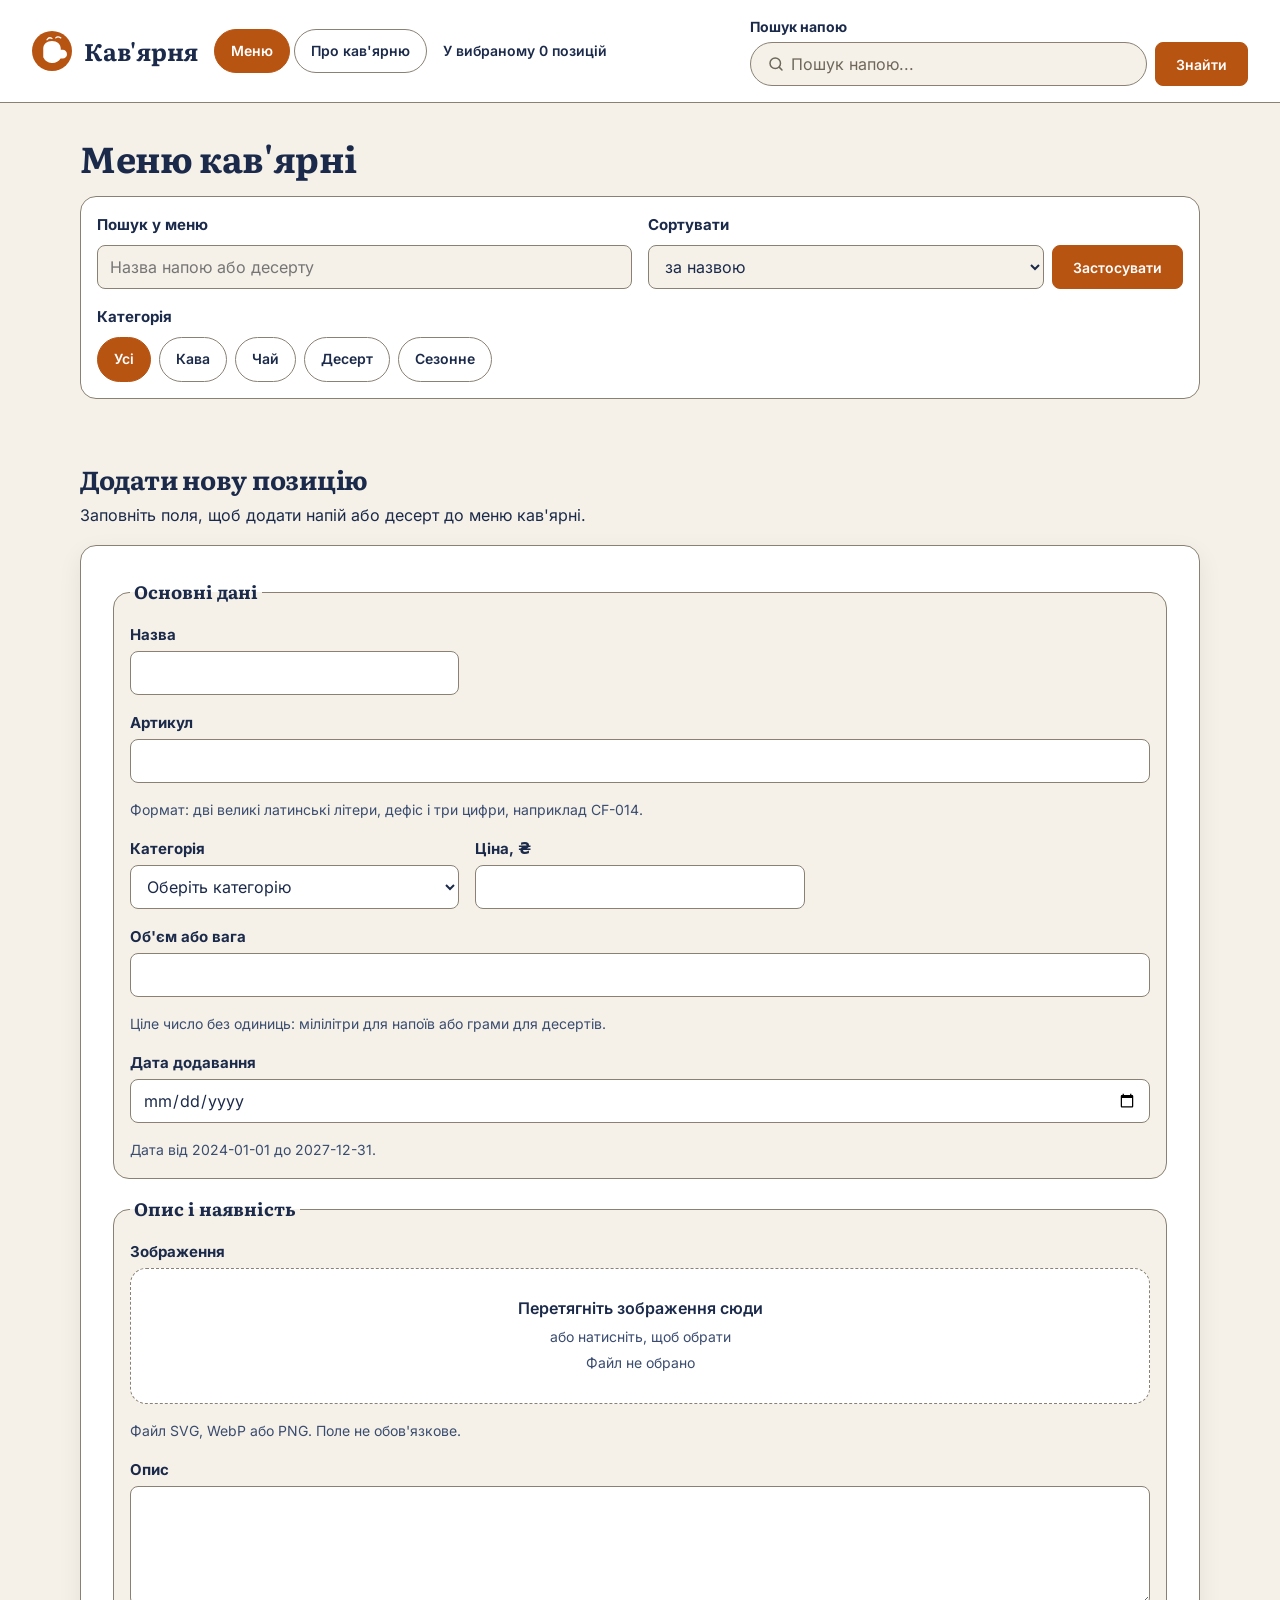
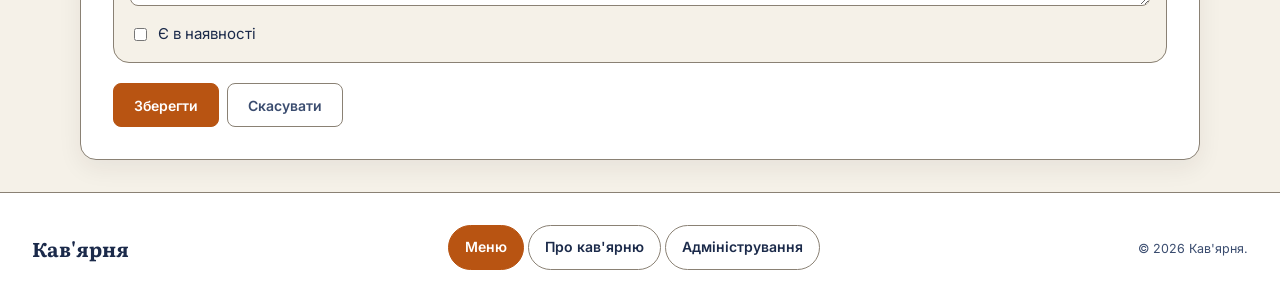
==== commit 6b2c2f04: "Replace the wide catalog buttons with bookmark and eye icons beside the price line." ====
--- a/index.html
+++ b/index.html
@@ -29,6 +29,8 @@
       </ul>
     </nav>
 
+    <p class="favorites" aria-live="polite">У вибраному 0 позицій</p>
+
     <search class="site-search">
       <form class="site-search__form" action="index.html" method="get" role="search">
         <label class="site-search__label" for="search">Пошук напою</label>
@@ -85,201 +87,56 @@
         </fieldset>
       </form>
 
-      <ul class="catalog__list">
-        <li class="catalog__item">
-          <article class="card">
-            <h2 class="card__title">
-              <a class="card__title-link" href="details.html">Еспресо</a>
-            </h2>
-            <p class="card__media">
-              <img src="images/espresso.png" width="320" height="210" loading="lazy" alt="Чашка чорного еспресо на дерев'яному столі">
+      <noscript>
+        <p>Щоб побачити меню, увімкніть JavaScript.</p>
+      </noscript>
+
+      <template id="card-template">
+        <article class="card">
+          <h2 class="card__title">
+            <a class="card__title-link" href="details.html"></a>
+          </h2>
+          <p class="card__media">
+            <img width="320" height="210" loading="lazy" alt="">
+          </p>
+          <p class="card__description">
+            <span class="card__description-text" hidden></span>
+          </p>
+          <div class="card__footer">
+            <div class="card__tags">
+              <p class="card__badge"></p>
+              <p class="status"></p>
+            </div>
+            <p class="card__meta">
+              <data class="card__price" value=""></data>
+              <data class="card__volume" value=""></data>
+              <span class="card__actions">
+                <button class="card__icon" type="button" data-action="favorite" aria-pressed="false" aria-label="У вибране">
+                  <svg viewBox="0 0 24 24" aria-hidden="true" data-state="off">
+                    <path d="M6.5 4.5h11a1 1 0 0 1 1 1V20l-6.5-3.6L5.5 20V5.5a1 1 0 0 1 1-1z" fill="none" stroke="currentColor" stroke-width="1.8" stroke-linejoin="round"/>
+                  </svg>
+                  <svg viewBox="0 0 24 24" aria-hidden="true" data-state="on">
+                    <path d="M6.5 4.5h11a1 1 0 0 1 1 1V20l-6.5-3.6L5.5 20V5.5a1 1 0 0 1 1-1z" fill="currentColor"/>
+                  </svg>
+                </button>
+                <button class="card__icon" type="button" data-action="toggle-description" aria-expanded="false" aria-controls="description" aria-label="Показати опис">
+                  <svg viewBox="0 0 24 24" aria-hidden="true" data-state="off">
+                    <path d="M2.5 12S6 6.5 12 6.5 21.5 12 21.5 12 18 17.5 12 17.5 2.5 12 2.5 12z" fill="none" stroke="currentColor" stroke-width="1.8" stroke-linejoin="round"/>
+                    <circle cx="12" cy="12" r="2.6" fill="none" stroke="currentColor" stroke-width="1.8"/>
+                  </svg>
+                  <svg viewBox="0 0 24 24" aria-hidden="true" data-state="on">
+                    <path d="M3 4.5 20 19" fill="none" stroke="currentColor" stroke-width="1.8" stroke-linecap="round"/>
+                    <path d="M9.2 6.7A9 9 0 0 1 12 6.5c6 0 9.5 5.5 9.5 5.5a16 16 0 0 1-3.1 3.6M6.2 7.4C4 9 2.5 12 2.5 12S6 17.5 12 17.5a9 9 0 0 0 3.6-.8" fill="none" stroke="currentColor" stroke-width="1.8" stroke-linecap="round" stroke-linejoin="round"/>
+                  </svg>
+                </button>
+              </span>
             </p>
-            <p class="card__description">Щільна крема.</p>
-            <p class="card__actions">
-                <button class="button button--secondary" type="button">Додати Еспресо в обране</button>
-              </p>
-            <div class="card__footer">
-              <div class="card__tags">
-                <p class="card__badge">Кава</p>
-                <p class="status status--available">є в наявності</p>
-              </div>
-              <p class="card__meta">
-                <data class="card__price" value="45">45 ₴</data>
-                <data class="card__volume" value="40">40 мл</data>
-              </p>
-              </div>
-          </article>
-        </li>
-        <li class="catalog__item">
-          <article class="card">
-            <h2 class="card__title">
-              <a class="card__title-link" href="details.html">Капучино</a>
-            </h2>
-            <p class="card__media">
-              <img src="images/cappuccino.png" width="320" height="210" loading="lazy" alt="Капучино з малюнком латте-арт у чашці">
-            </p>
-            <p class="card__description">Еспресо з ніжною молочною пінкою та легкою солодкістю.</p>
-            <p class="card__actions">
-                <button class="button button--secondary" type="button">Додати Капучино в обране</button>
-              </p>
-            <div class="card__footer">
-              <div class="card__tags">
-                <p class="card__badge">Кава</p>
-                <p class="status status--available">є в наявності</p>
-              </div>
-              <p class="card__meta">
-                <data class="card__price" value="75">75 ₴</data>
-                <data class="card__volume" value="300">300 мл</data>
-              </p>
-              </div>
-          </article>
-        </li>
-        <li class="catalog__item">
-          <article class="card">
-            <h2 class="card__title">
-              <a class="card__title-link" href="details.html">Лате</a>
-            </h2>
-            <p class="card__media">
-              <img src="images/latte.png" width="320" height="210" loading="lazy" alt="Висока склянка лате зі спіненим молоком">
-            </p>
-            <p class="card__description">М'який кавовий напій з великою порцією спіненого молока.</p>
-            <p class="card__actions">
-                <button class="button button--secondary" type="button">Додати Лате в обране</button>
-              </p>
-            <div class="card__footer">
-              <div class="card__tags">
-                <p class="card__badge">Кава</p>
-                <p class="status status--available">є в наявності</p>
-              </div>
-              <p class="card__meta">
-                <data class="card__price" value="80">80 ₴</data>
-                <data class="card__volume" value="350">350 мл</data>
-              </p>
-              </div>
-          </article>
-        </li>
-        <li class="catalog__item">
-          <article class="card">
-            <h2 class="card__title">
-              <a class="card__title-link" href="details.html">Матча Лате</a>
-            </h2>
-            <p class="card__media">
-              <img src="images/matcha-latte.png" width="320" height="210" loading="lazy"
-                alt="Матча лате з зеленим візерунком на пінці">
-            </p>
-            <p class="card__description">Японський зелений чай матча з вершковим молоком.</p>
-            <p class="card__actions">
-                <button class="button button--secondary" type="button">Додати Матча Лате в обране</button>
-              </p>
-            <div class="card__footer">
-              <div class="card__tags">
-                <p class="card__badge">Чай</p>
-                <p class="status status--available">є в наявності</p>
-              </div>
-              <p class="card__meta">
-                <data class="card__price" value="95">95 ₴</data>
-                <data class="card__volume" value="300">300 мл</data>
-              </p>
-              </div>
-          </article>
-        </li>
-        <li class="catalog__item">
-          <article class="card">
-            <h2 class="card__title">
-              <a class="card__title-link" href="details.html">Чізкейк Нью-Йорк</a>
-            </h2>
-            <p class="card__media">
-              <img src="images/cheesecake.png" width="320" height="210" loading="lazy" alt="Шматочок чізкейка Нью-Йорк з ягодами">
-            </p>
-            <p class="card__description">Класичний вершковий чізкейк із хрусткою піщаною основою з печива, вершкового сиру, яєць і ванілі. Зверху – тонкий шар ягідного соусу, тож опис складу довший за сусідні картки, а ціна все одно стоїть на одному рівні з ними.</p>
-            <p class="card__actions">
-                <button class="button button--secondary" type="button">Додати чізкейк Нью-Йорк в обране</button>
-              </p>
-            <div class="card__footer">
-              <div class="card__tags">
-                <p class="card__badge">Десерт</p>
-                <p class="status status--available">є в наявності</p>
-              </div>
-              <p class="card__meta">
-                <data class="card__price" value="120">120 ₴</data>
-                <data class="card__volume" value="150">150 г</data>
-              </p>
-              </div>
-          </article>
-        </li>
-        <li class="catalog__item">
-          <article class="card">
-            <h2 class="card__title">
-              <a class="card__title-link" href="details.html">Сезонний гарбузовий лате</a>
-            </h2>
-            <p class="card__media">
-              <img src="images/pumpkin-latte.png" width="320" height="210" loading="lazy" alt="Гарбузовий лате зі збитими вершками">
-            </p>
-            <p class="card__description">Лате з запеченим гарбузовим пюре, еспресо, паровим молоком, корицею, мускатним горіхом і щіпкою гвоздики. Подається зі збитими вершками.</p>
-            <p class="card__actions">
-                <button class="button button--secondary" type="button">Додати сезонний гарбузовий лате в обране</button>
-              </p>
-            <div class="card__footer">
-              <div class="card__tags">
-                <p class="card__badge">Сезонне</p>
-                <p class="status status--available">є в наявності</p>
-              </div>
-              <p class="card__meta">
-                <data class="card__price" value="110">110 ₴</data>
-                <data class="card__volume" value="450">450 мл</data>
-              </p>
-              </div>
-          </article>
-        </li>
-        <li class="catalog__item">
-          <article class="card">
-            <h2 class="card__title">
-              <a class="card__title-link" href="details.html">Ромашковий чай</a>
-            </h2>
-            <p class="card__media">
-              <img src="images/chamomile.png" width="320" height="210" loading="lazy" alt="Чашка ромашкового чаю з квітами ромашки">
-            </p>
-            <p class="card__description">Квіти ромашки.</p>
-            <p class="card__actions">
-                <button class="button button--secondary" type="button">Додати ромашковий чай в обране</button>
-              </p>
-            <div class="card__footer">
-              <div class="card__tags">
-                <p class="card__badge">Чай</p>
-                <p class="status status--unavailable">немає в наявності</p>
-              </div>
-              <p class="card__meta">
-                <data class="card__price" value="55">55 ₴</data>
-                <data class="card__volume" value="250">250 мл</data>
-              </p>
-              </div>
-          </article>
-        </li>
-        <li class="catalog__item">
-          <article class="card">
-            <h2 class="card__title">
-              <a class="card__title-link" href="details.html">Tiramisu</a>
-            </h2>
-            <p class="card__media">
-              <img src="images/tiramisu.png" width="320" height="210" loading="lazy" alt="Десерт тірамісу з какао в прозорій склянці">
-            </p>
-            <p class="card__description">Італійський десерт з маскарпоне, кавою та какао.</p>
-            <p class="card__actions">
-                <button class="button button--secondary" type="button">Додати Tiramisu в обране</button>
-              </p>
-            <div class="card__footer">
-              <div class="card__tags">
-                <p class="card__badge">Десерт</p>
-                <p class="status status--available">є в наявності</p>
-              </div>
-              <p class="card__meta">
-                <data class="card__price" value="115">115 ₴</data>
-                <data class="card__volume" value="180">180 г</data>
-              </p>
-              </div>
-          </article>
-        </li>
-      </ul>
+            <p class="card__added"><time datetime=""></time></p>
+          </div>
+        </article>
+      </template>
+
+      <ul class="catalog__list"></ul>
     </section>
 
     <section id="add" aria-labelledby="add-title">
@@ -384,6 +241,7 @@
     </p>
   </footer>
   <script src="js/file-drop.js"></script>
+  <script type="module" src="js/main.js"></script>
 </body>
 
 </html>
--- a/css/main.css
+++ b/css/main.css
@@ -422,6 +422,14 @@
     auto на початку головної осі забирає весь вільний простір ліворуч,
     тож пошук притискається до кінця рядка, а назва й меню лишаються на початку.
   */
+  .favorites {
+    margin: 0;
+    color: var(--color-text);
+    font-size: 0.875rem;
+    font-weight: 600;
+    white-space: nowrap;
+  }
+
   .site-search {
     margin-inline-start: auto;
     min-inline-size: 0;
@@ -844,7 +852,7 @@
   .catalog__item {
     display: grid;
     grid-template-rows: subgrid;
-    grid-row: span 5;
+    grid-row: span 4;
     min-inline-size: 0;
   }
 
@@ -861,15 +869,15 @@
   }
 
   /*
-    Картка – підсітка рядків пункту списку. span 5 дорівнює числу змістових
-    дітей: назва, фото, опис, дія, низ. Значок чашки стоїть на фото
-    і клітинкою сітки не стає.
+    Картка – підсітка рядків пункту списку. span 4 дорівнює числу змістових
+    дітей: назва, фото, опис, низ. Закладка й око стоять у нижньому рядку
+    біля лінії і клітинкою сітки не стають. Значок чашки стоїть на фото.
   */
   .card {
     position: relative;
     display: grid;
     grid-template-rows: subgrid;
-    grid-row: span 5;
+    grid-row: span 4;
     row-gap: var(--space-s);
     min-inline-size: 0;
     padding: var(--space-m);
@@ -998,8 +1006,7 @@
   */
   .card__meta {
     display: flex;
-    justify-content: space-between;
-    align-items: baseline;
+    align-items: center;
     gap: var(--space-s);
     margin: 0;
     padding-block-start: var(--space-s);
@@ -1024,11 +1031,66 @@
   }
 
   .card__actions {
-    margin: 0;
-  }
-
-  .card__actions .button {
-    inline-size: 100%;
+    display: flex;
+    align-items: center;
+    gap: var(--space-xs);
+    margin-inline-start: auto;
+  }
+
+  .card__icon {
+    display: inline-flex;
+    align-items: center;
+    justify-content: center;
+    inline-size: 2.25rem;
+    block-size: 2.25rem;
+    padding: 0;
+    border: 1px solid var(--color-border);
+    border-radius: var(--radius-s);
+    background: var(--color-surface);
+    color: var(--color-text-muted);
+    cursor: pointer;
+  }
+
+  .card__icon:hover {
+    border-color: var(--color-accent);
+    color: var(--color-accent);
+  }
+
+  .card__icon svg {
+    inline-size: 1.25rem;
+    block-size: 1.25rem;
+  }
+
+  .card__icon [data-state="on"] {
+    display: none;
+  }
+
+  .card__icon[aria-pressed="true"] {
+    border-color: var(--color-accent);
+    background: var(--color-accent);
+    color: var(--color-on-accent);
+  }
+
+  .card__icon[aria-expanded="true"] {
+    border-color: var(--color-accent);
+    background: var(--color-surface);
+    color: var(--color-accent);
+  }
+
+  .card__icon[aria-pressed="true"] [data-state="off"],
+  .card__icon[aria-expanded="true"] [data-state="off"] {
+    display: none;
+  }
+
+  .card__icon[aria-pressed="true"] [data-state="on"],
+  .card__icon[aria-expanded="true"] [data-state="on"] {
+    display: block;
+  }
+
+  .card__added {
+    margin: 0;
+    color: var(--color-faint);
+    font-size: 0.75rem;
   }
 
   /* Позначка стану. Форма маркера не зводиться лише до кольору. */
@@ -1575,5 +1637,11 @@
    ========================================================================== */
 
 @layer utilities {
-  /* Порожній блок шару: окремі утиліти додаються лише за потреби. */
+  /*
+    Останній шар перекриває display, заданий раніше.
+    Без цього правила атрибут hidden не ховає елемент, якщо йому задано display.
+  */
+  [hidden] {
+    display: none;
+  }
 }
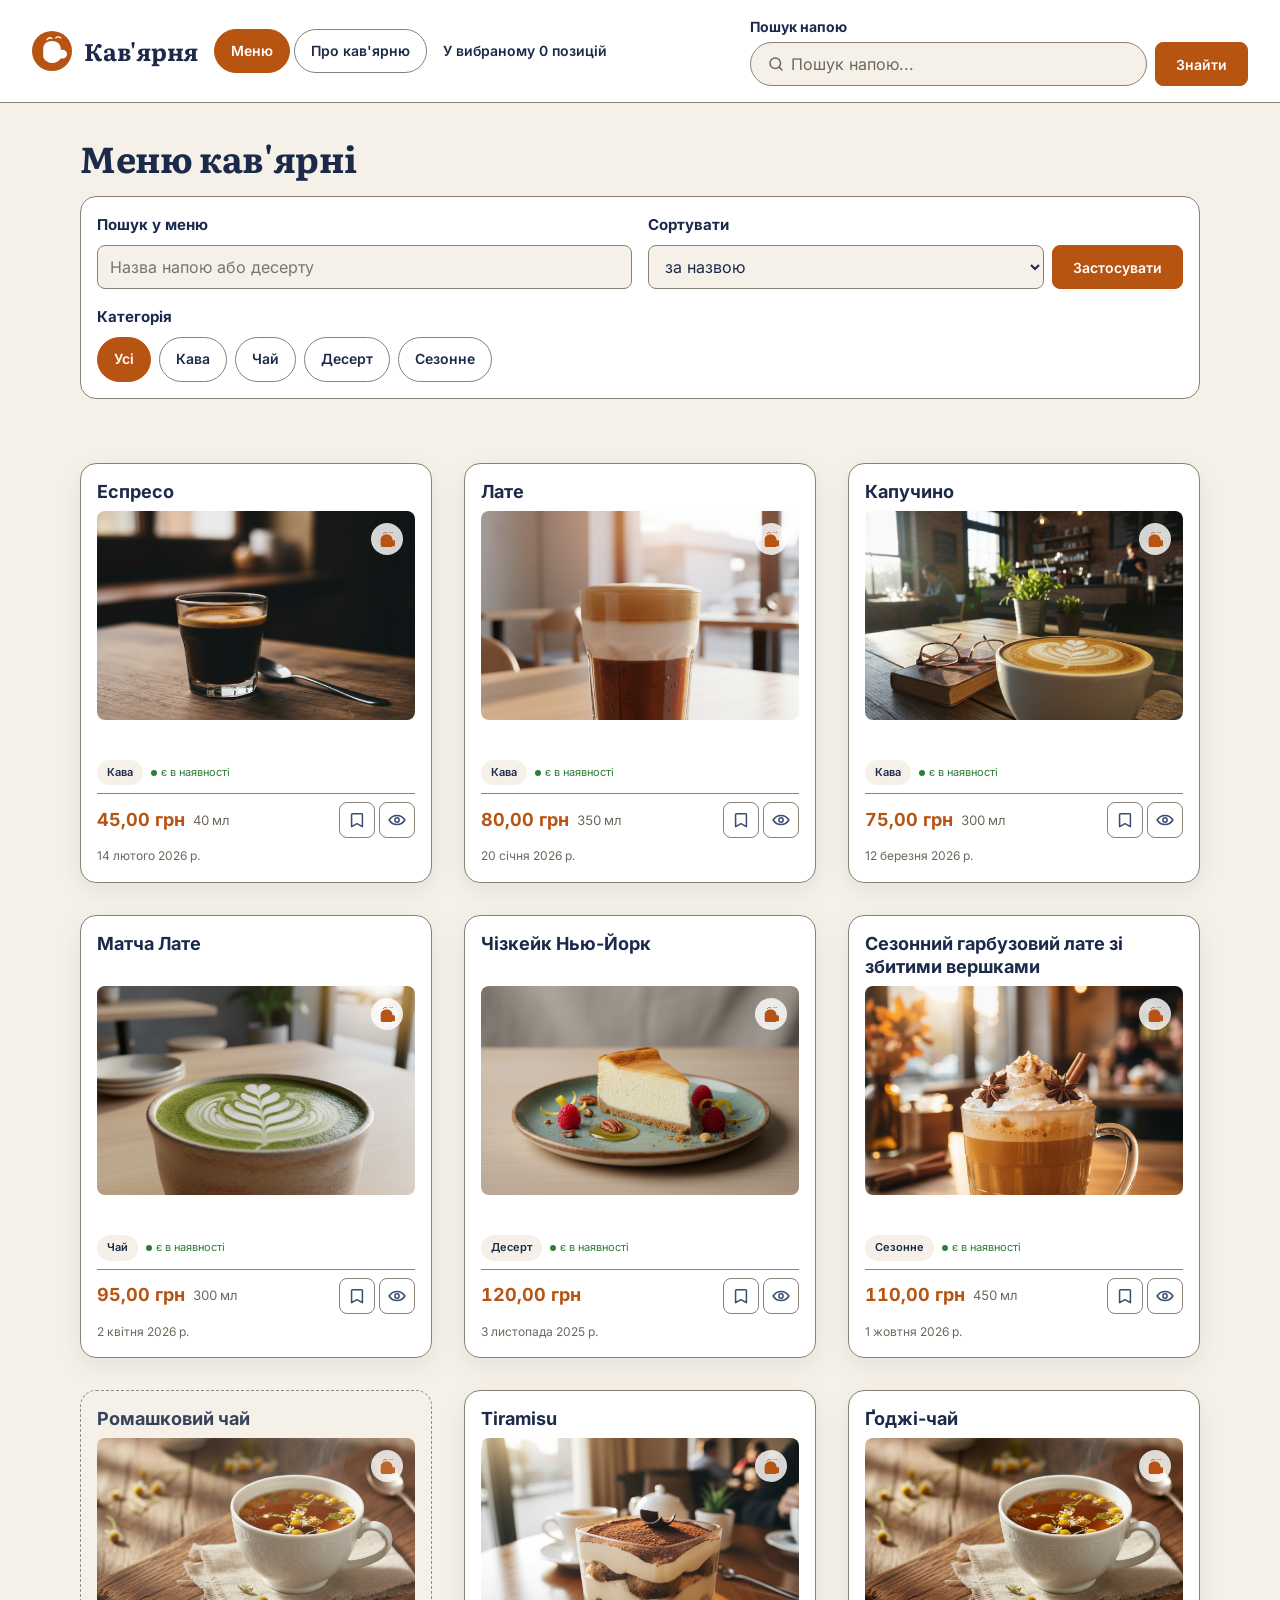
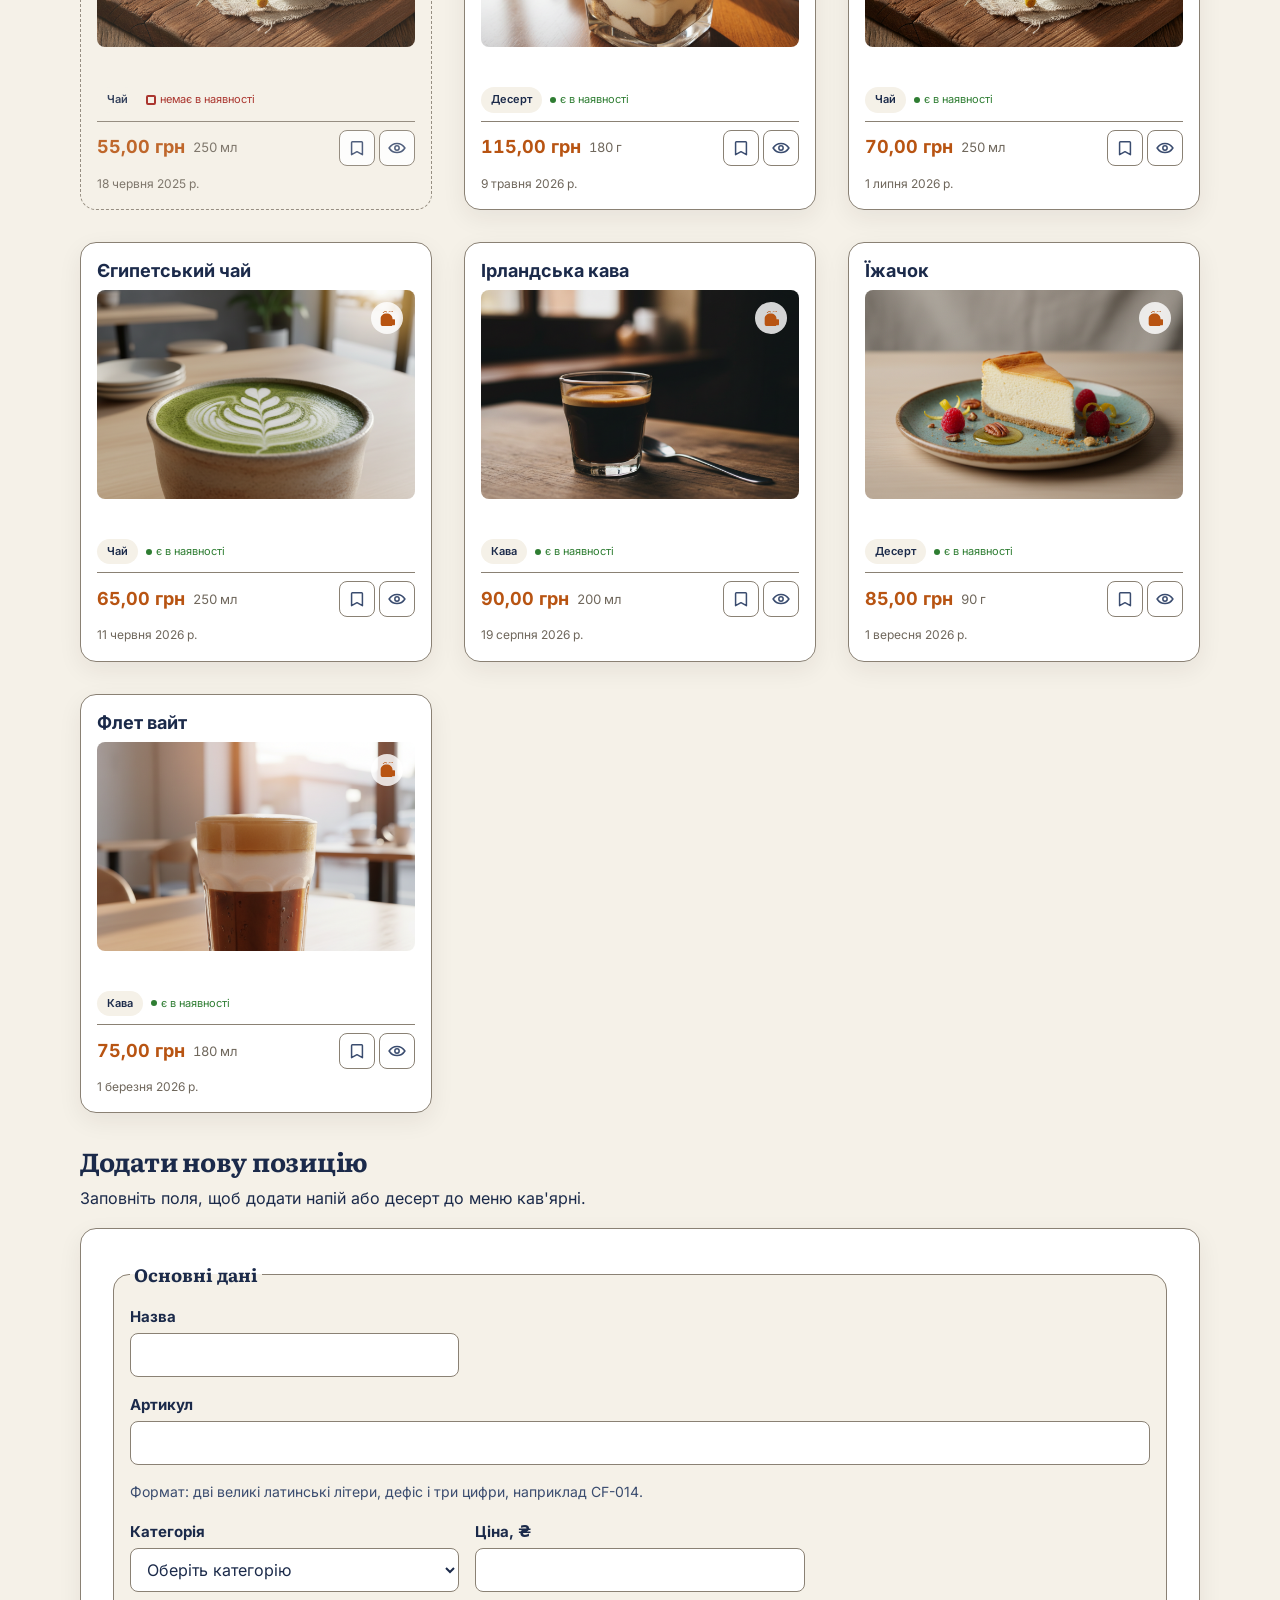
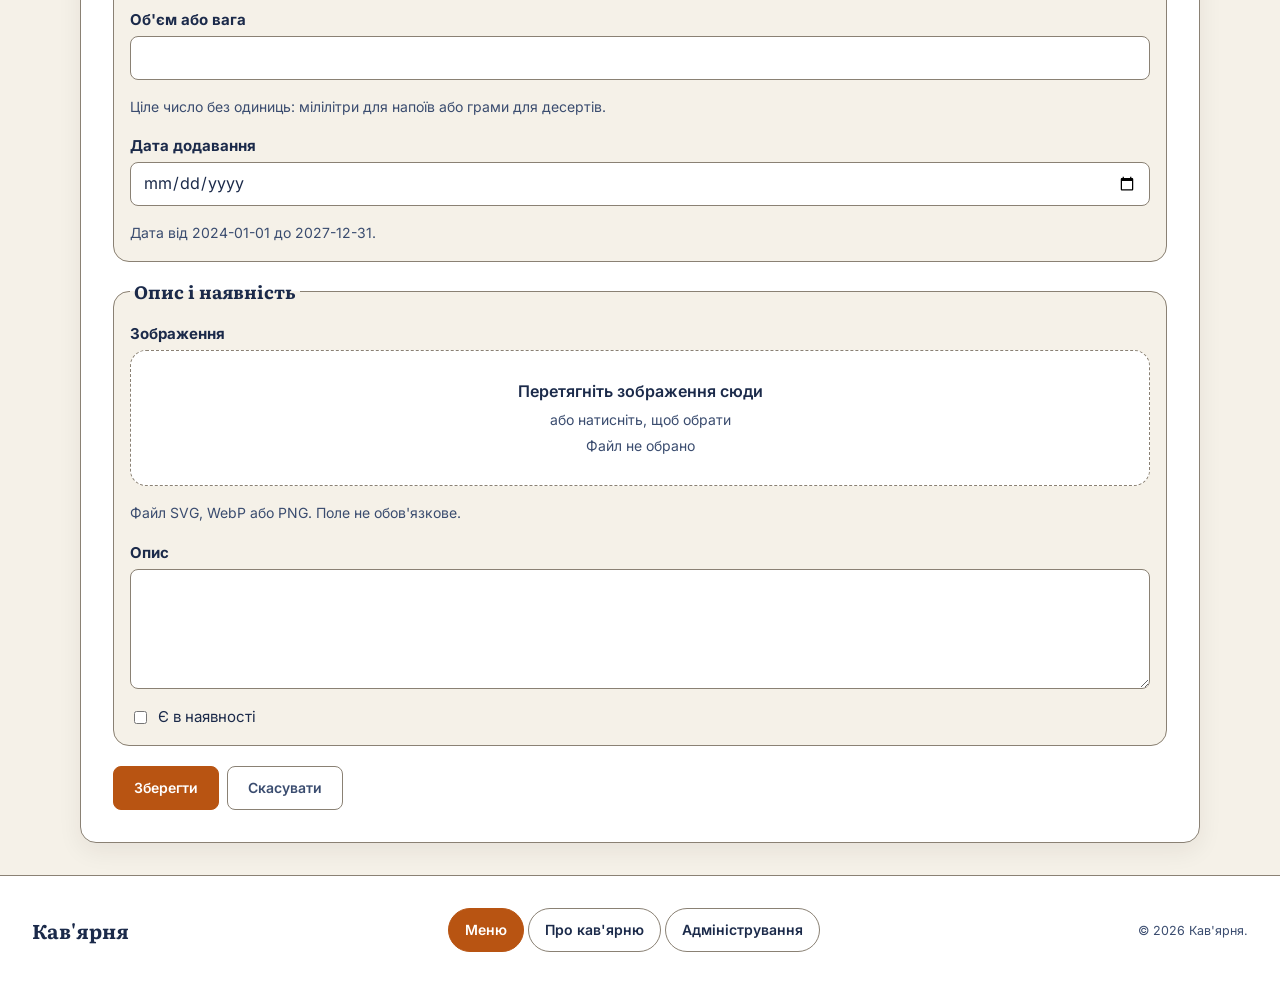
==== commit e2f2ad13: "Summarize the visible menu in one reduce pass. Co-authored-by: Cursor <cursoragent@cursor.com>" ====
--- a/index.html
+++ b/index.html
@@ -86,6 +86,11 @@
           </div>
         </fieldset>
       </form>
+
+      <div class="catalog__summary">
+        <p class="catalog__count" aria-live="polite"></p>
+        <dl class="stats" aria-label="Статистика відібраних позицій"></dl>
+      </div>
 
       <noscript>
         <p>Щоб побачити меню, увімкніть JavaScript.</p>
--- a/css/main.css
+++ b/css/main.css
@@ -843,6 +843,41 @@
     і не згортає порожні: картка неповного ряду лишається тієї ж ширини, що й у повному.
     min(100%, 18rem) не дає мінімуму перевищити ширину контейнера на вузькому вікні.
   */
+  .catalog__summary {
+    display: flex;
+    flex-wrap: wrap;
+    align-items: end;
+    justify-content: space-between;
+    gap: var(--space-m);
+    margin-block-end: var(--space-l);
+  }
+
+  .catalog__count {
+    margin: 0;
+    font-weight: 700;
+  }
+
+  .stats {
+    display: flex;
+    flex-wrap: wrap;
+    gap: var(--space-s) var(--space-l);
+    margin: 0;
+  }
+
+  .stats div {
+    margin: 0;
+  }
+
+  .stats dt {
+    font-size: 0.75rem;
+    color: var(--color-text-muted);
+  }
+
+  .stats dd {
+    margin: 0;
+    font-weight: 700;
+  }
+
   .catalog__list {
     display: grid;
     grid-template-columns: repeat(auto-fill, minmax(min(100%, 18rem), 1fr));
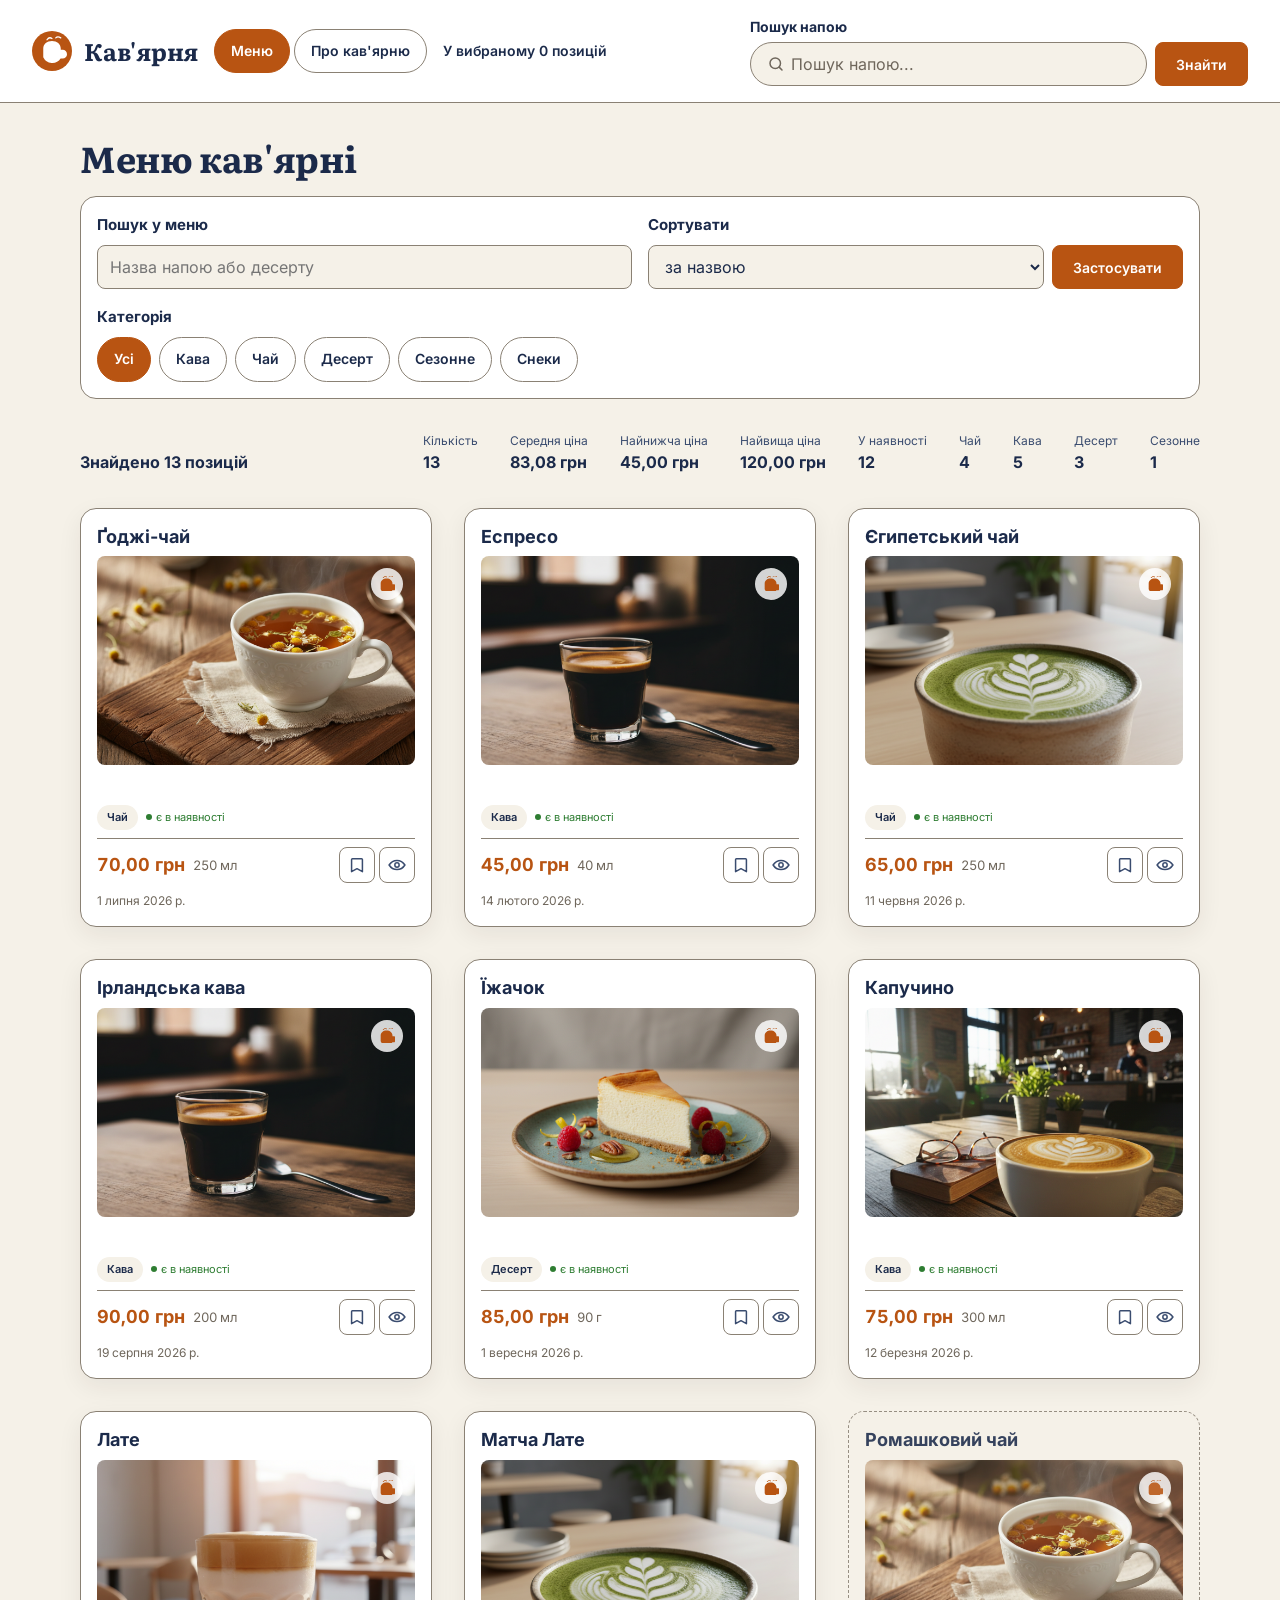
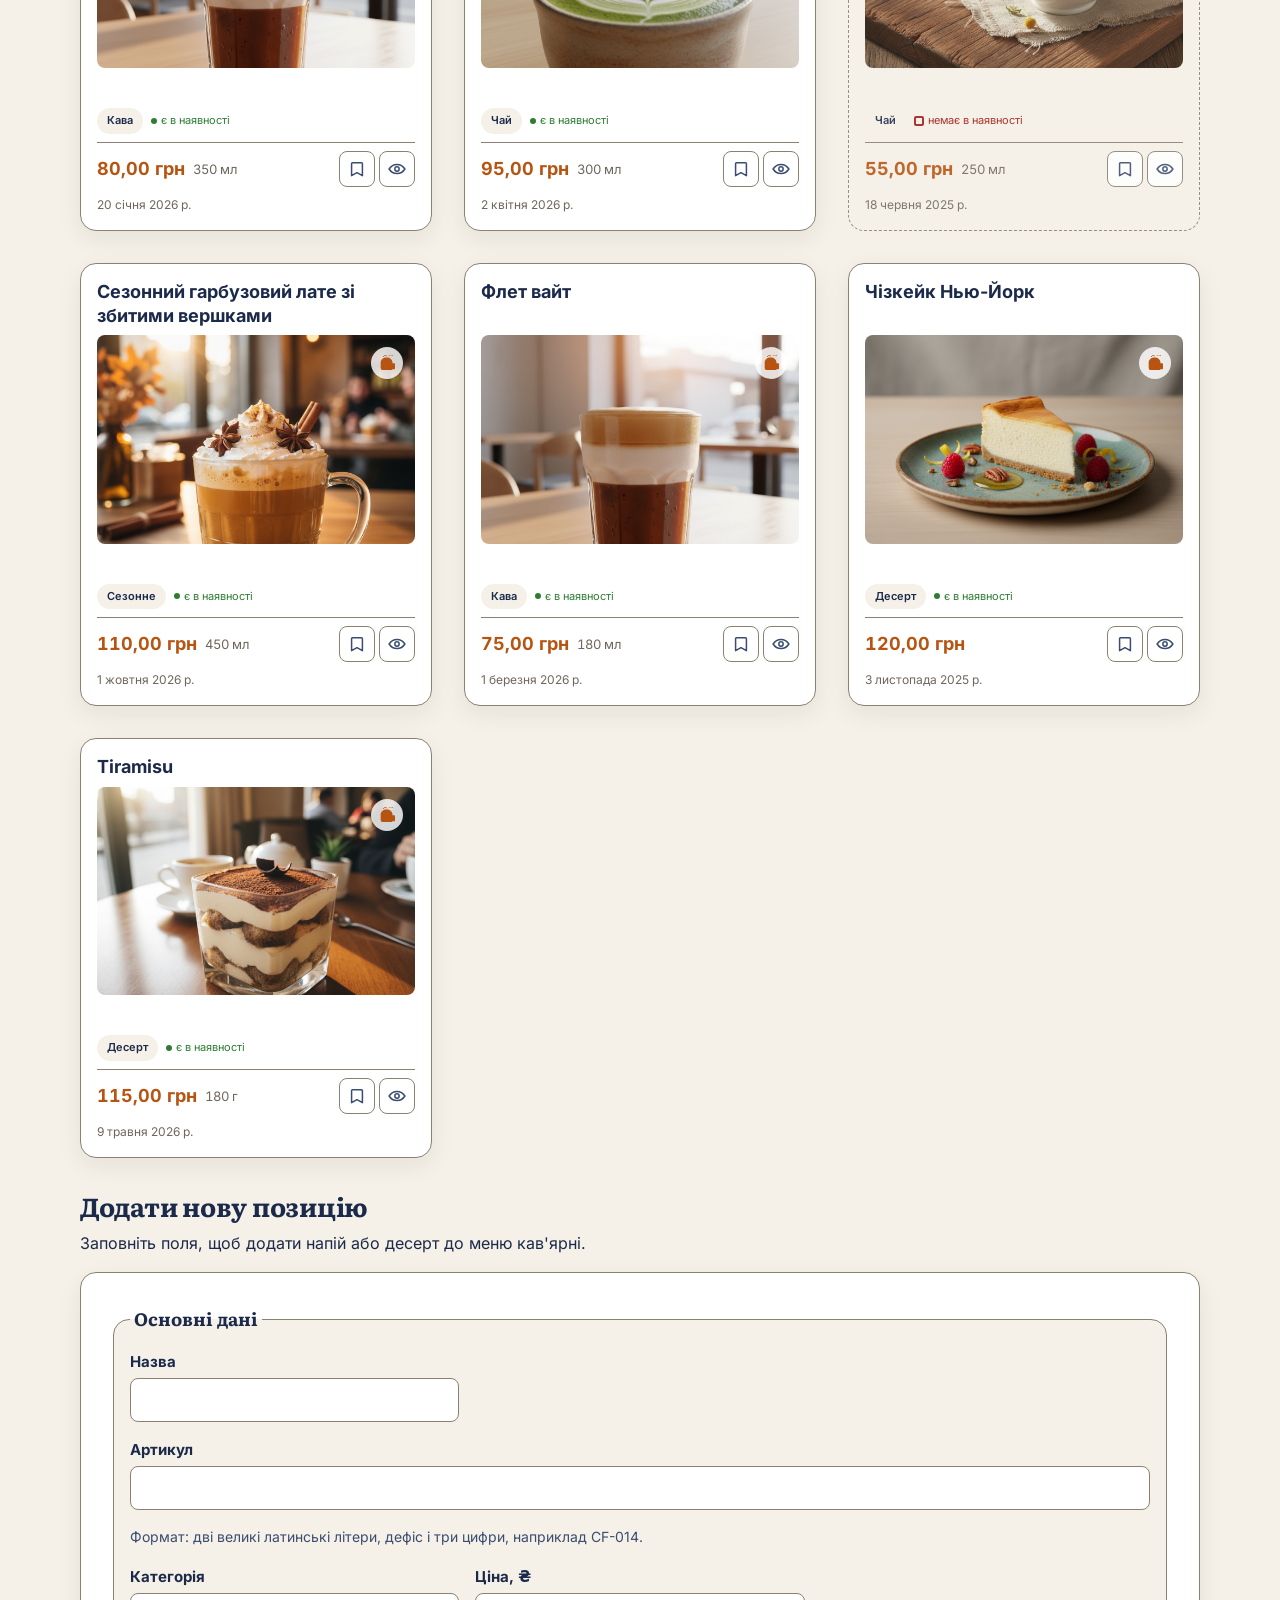
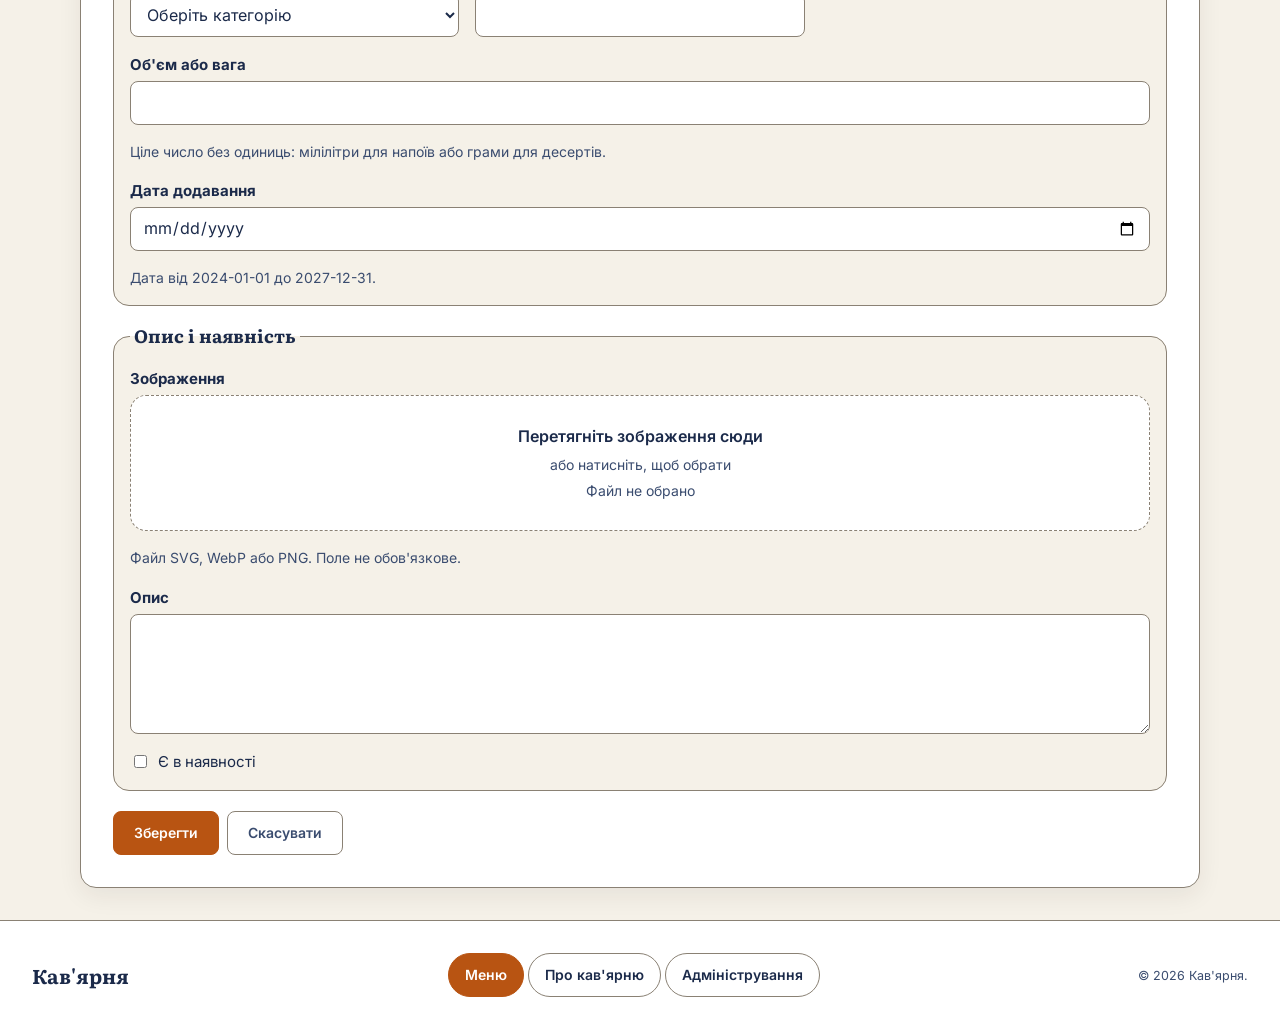
==== commit 9634b6aa: "Render the catalog from one filter-state object. Co-authored-by: Cursor <cursoragent@cursor.com>" ====
--- a/index.html
+++ b/index.html
@@ -44,18 +44,19 @@
     <section class="catalog" id="menu" aria-labelledby="menu-title">
       <h1 id="menu-title">Меню кав'ярні</h1>
 
-      <form class="filters" action="index.html#menu" method="get">
+      <form class="filters" id="catalog-filters" action="index.html#menu" method="get">
         <p class="filters__field">
-          <label class="filters__label" for="catalog-q">Пошук у меню</label>
-          <input class="filters__control" id="catalog-q" name="q" type="search" placeholder="Назва напою або десерту" maxlength="80">
+          <label class="filters__label" for="catalog-query">Пошук у меню</label>
+          <input class="filters__control" id="catalog-query" name="query" type="search" placeholder="Назва напою або десерту" maxlength="80">
         </p>
 
         <p class="filters__field filters__field--action">
           <label class="filters__label" for="sort">Сортувати</label>
           <select class="filters__control" id="sort" name="sort">
-            <option value="name" selected>за назвою</option>
+            <option value="title-asc" selected>за назвою</option>
             <option value="price-asc">за ціною: спочатку дешевші</option>
             <option value="price-desc">за ціною: спочатку дорожчі</option>
+            <option value="date-desc">за датою: спочатку нові</option>
           </select>
           <button class="button button--primary" type="submit">Застосувати</button>
         </p>
@@ -64,7 +65,7 @@
           <legend class="filters__legend">Категорія</legend>
           <div class="chips">
             <label class="chip">
-              <input class="chip__input" type="radio" name="category" value="" checked>
+              <input class="chip__input" type="radio" name="category" value="all" checked>
               Усі
             </label>
             <label class="chip">
@@ -82,6 +83,10 @@
             <label class="chip">
               <input class="chip__input" type="radio" name="category" value="seasonal">
               Сезонне
+            </label>
+            <label class="chip">
+              <input class="chip__input" type="radio" name="category" value="snacks">
+              Снеки
             </label>
           </div>
         </fieldset>
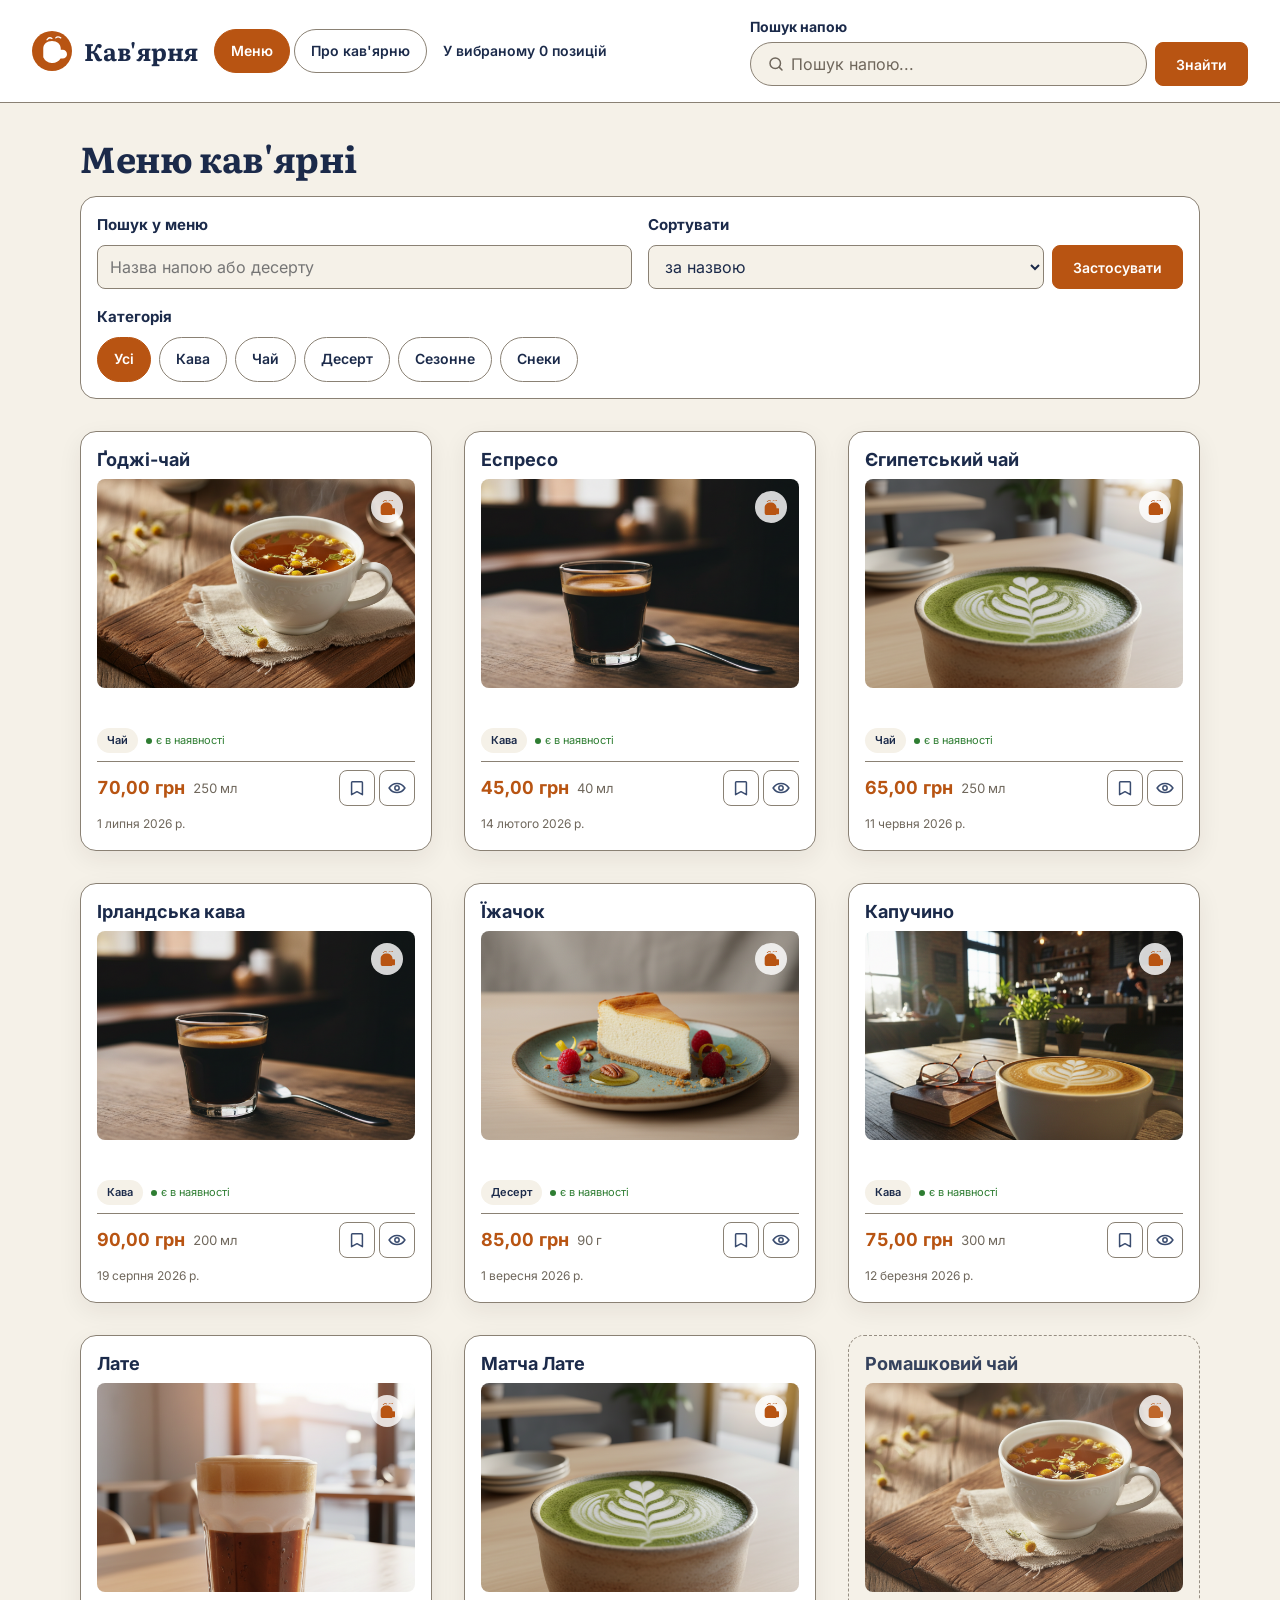
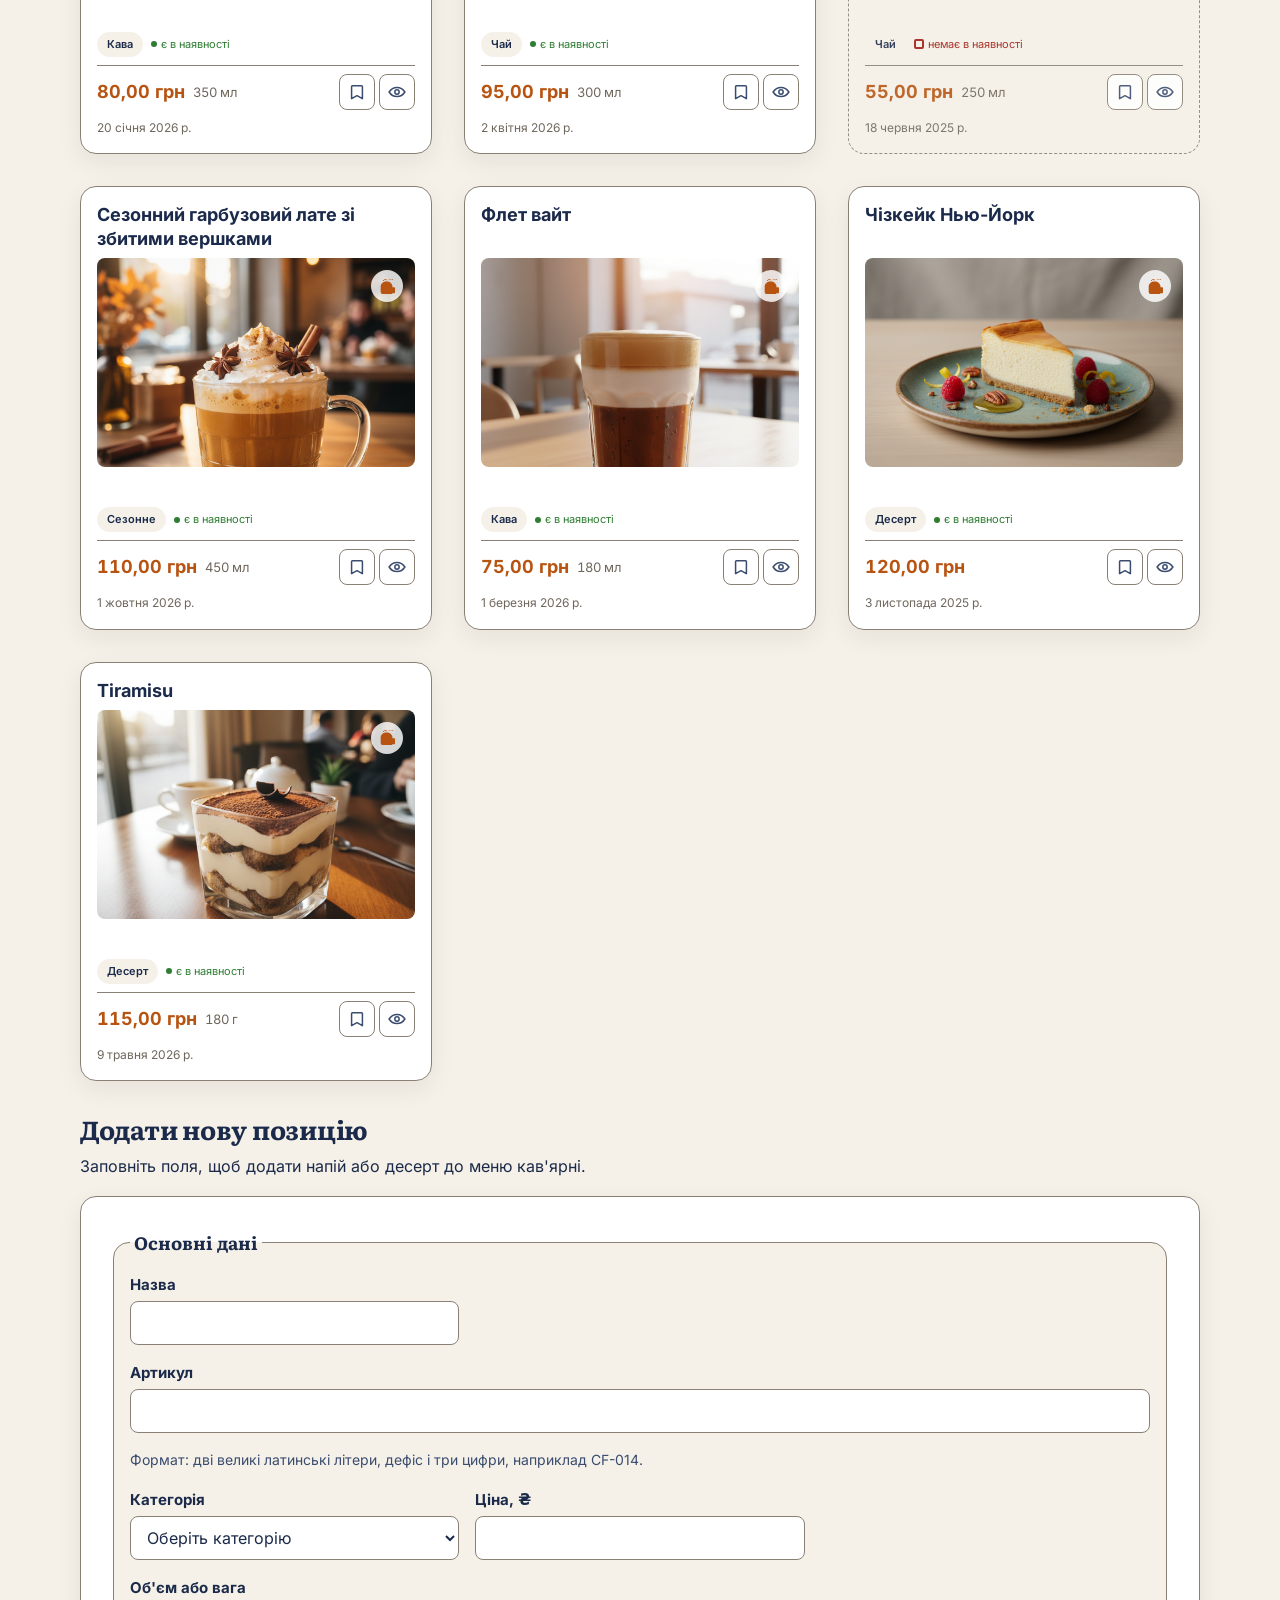
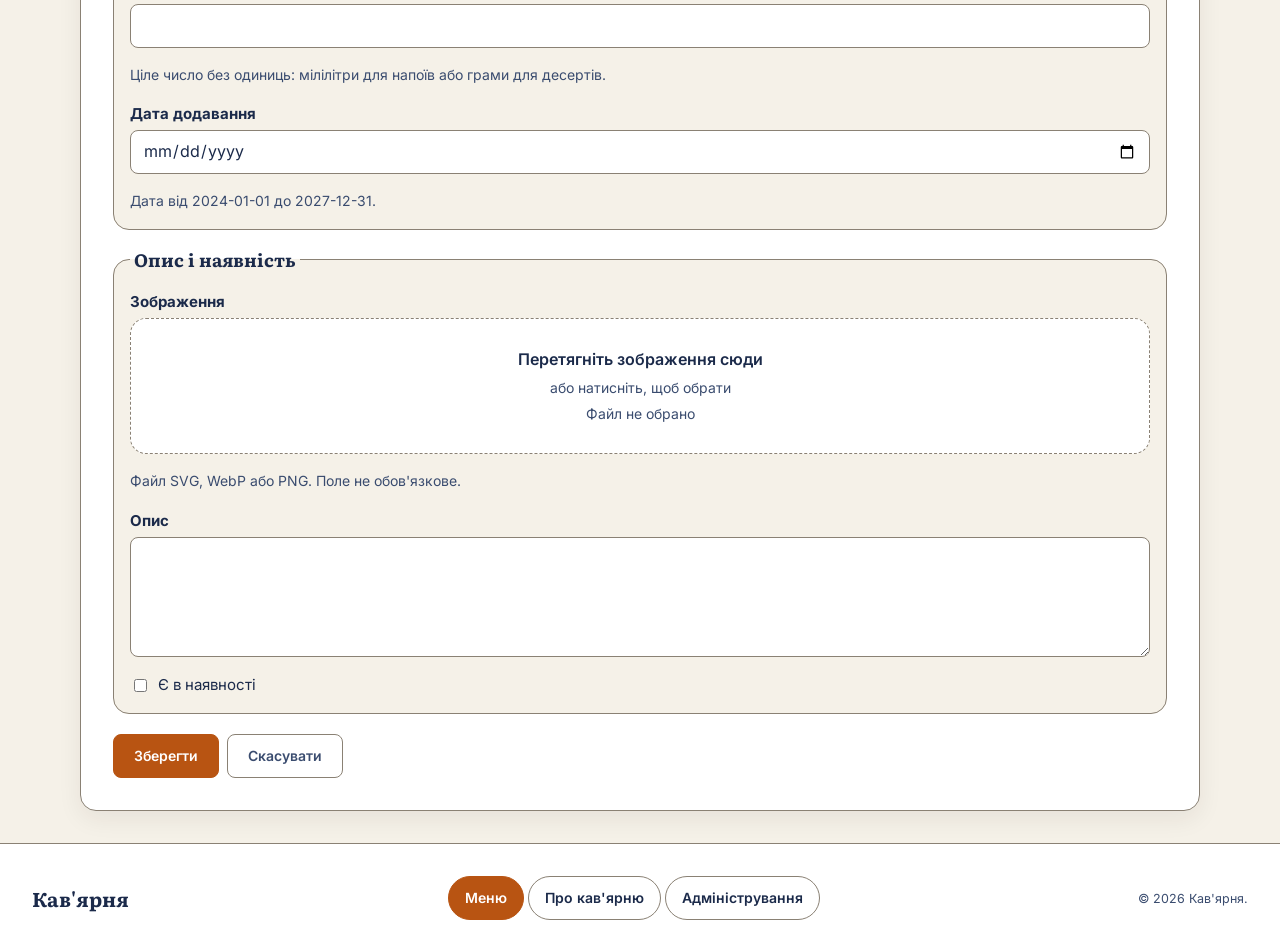
==== commit 9ee2ba50: "Move menu stats to the admin page and match empty results to the chosen filters." ====
--- a/index.html
+++ b/index.html
@@ -51,7 +51,10 @@
         </p>
 
         <p class="filters__field filters__field--action">
-          <label class="filters__label" for="sort">Сортувати</label>
+          <span class="filters__heading">
+            <label class="filters__label" for="sort">Сортувати</label>
+            <button class="filters__reset" type="button" data-action="reset-sort" hidden>Скинути</button>
+          </span>
           <select class="filters__control" id="sort" name="sort">
             <option value="title-asc" selected>за назвою</option>
             <option value="price-asc">за ціною: спочатку дешевші</option>
@@ -92,10 +95,7 @@
         </fieldset>
       </form>
 
-      <div class="catalog__summary">
-        <p class="catalog__count" aria-live="polite"></p>
-        <dl class="stats" aria-label="Статистика відібраних позицій"></dl>
-      </div>
+      <p class="catalog__count visually-hidden" aria-live="polite"></p>
 
       <noscript>
         <p>Щоб побачити меню, увімкніть JavaScript.</p>
--- a/css/main.css
+++ b/css/main.css
@@ -570,6 +570,11 @@
     transform: translateY(1px);
   }
 
+  .button:disabled {
+    opacity: 0.55;
+    cursor: not-allowed;
+  }
+
   .button--primary {
     border-color: var(--color-accent);
     background: var(--color-accent);
@@ -741,6 +746,45 @@
   /* Підпис на всю ширину свого рядка: база 100%, без стискання. */
   .filters__label {
     flex: 1 0 100%;
+  }
+
+  /* Підпис сортування і тихе «Скинути» ділять один рядок. */
+  .filters__heading {
+    display: flex;
+    flex: 1 0 100%;
+    align-items: baseline;
+    justify-content: space-between;
+    gap: var(--space-s);
+    min-inline-size: 0;
+  }
+
+  .filters__heading .filters__label {
+    flex: 1 1 auto;
+  }
+
+  .filters__reset {
+    flex: none;
+    margin: 0;
+    padding: 0;
+    border: 0;
+    background: none;
+    color: var(--color-accent);
+    font: inherit;
+    font-size: 0.875rem;
+    font-weight: 600;
+    line-height: 1.25;
+    text-decoration: underline;
+    text-underline-offset: 0.15em;
+    cursor: pointer;
+  }
+
+  .filters__reset:hover {
+    color: var(--color-accent-hover);
+  }
+
+  .filters__reset:focus-visible {
+    outline: 0.1875rem solid var(--color-focus);
+    outline-offset: 0.1875rem;
   }
 
   /* Поле росте і стискається від бази 8rem, тож ділить рядок із кнопкою. */
@@ -843,24 +887,22 @@
     і не згортає порожні: картка неповного ряду лишається тієї ж ширини, що й у повному.
     min(100%, 18rem) не дає мінімуму перевищити ширину контейнера на вузькому вікні.
   */
-  .catalog__summary {
-    display: flex;
-    flex-wrap: wrap;
-    align-items: end;
-    justify-content: space-between;
+  .stats-panel {
+    margin-block-end: var(--space-l);
+    padding: var(--space-m);
+    border: 1px solid var(--color-border);
+    border-radius: var(--radius-m);
+    background: var(--color-surface);
+  }
+
+  .stats-panel h2 {
+    margin-block-start: 0;
+  }
+
+  .stats {
+    display: grid;
+    grid-template-columns: repeat(auto-fill, minmax(9rem, 1fr));
     gap: var(--space-m);
-    margin-block-end: var(--space-l);
-  }
-
-  .catalog__count {
-    margin: 0;
-    font-weight: 700;
-  }
-
-  .stats {
-    display: flex;
-    flex-wrap: wrap;
-    gap: var(--space-s) var(--space-l);
     margin: 0;
   }
 
@@ -875,6 +917,7 @@
 
   .stats dd {
     margin: 0;
+    font-size: 1.125rem;
     font-weight: 700;
   }
 
@@ -891,8 +934,12 @@
     min-inline-size: 0;
   }
 
-  /* Порожній стан на всю ширину сітки. У лабораторній №8 його додає JavaScript. */
+  /* Порожній стан на всю ширину сітки. Текст і кнопку збирає JavaScript. */
   .catalog__empty {
+    display: flex;
+    flex-direction: column;
+    align-items: center;
+    gap: var(--space-m);
     grid-column: 1 / -1;
     margin: 0;
     padding: var(--space-l);
@@ -901,6 +948,10 @@
     background: var(--color-surface);
     color: var(--color-text-muted);
     text-align: center;
+  }
+
+  .catalog__empty p {
+    margin: 0;
   }
 
   /*
@@ -997,6 +1048,13 @@
     text-decoration: underline;
   }
 
+  /* Збіг пошуку. Темний текст на жовтому тлі лишається контрастним і в темній темі. */
+  .card__title mark {
+    background-color: #f3c14b;
+    color: #1b120c;
+    border-radius: 0.15em;
+  }
+
   .card__description {
     margin: 0;
     min-inline-size: 0;
@@ -1679,4 +1737,16 @@
   [hidden] {
     display: none;
   }
+
+  .visually-hidden {
+    position: absolute;
+    inline-size: 1px;
+    block-size: 1px;
+    padding: 0;
+    margin: -1px;
+    overflow: hidden;
+    clip-path: inset(50%);
+    white-space: nowrap;
+    border: 0;
+  }
 }
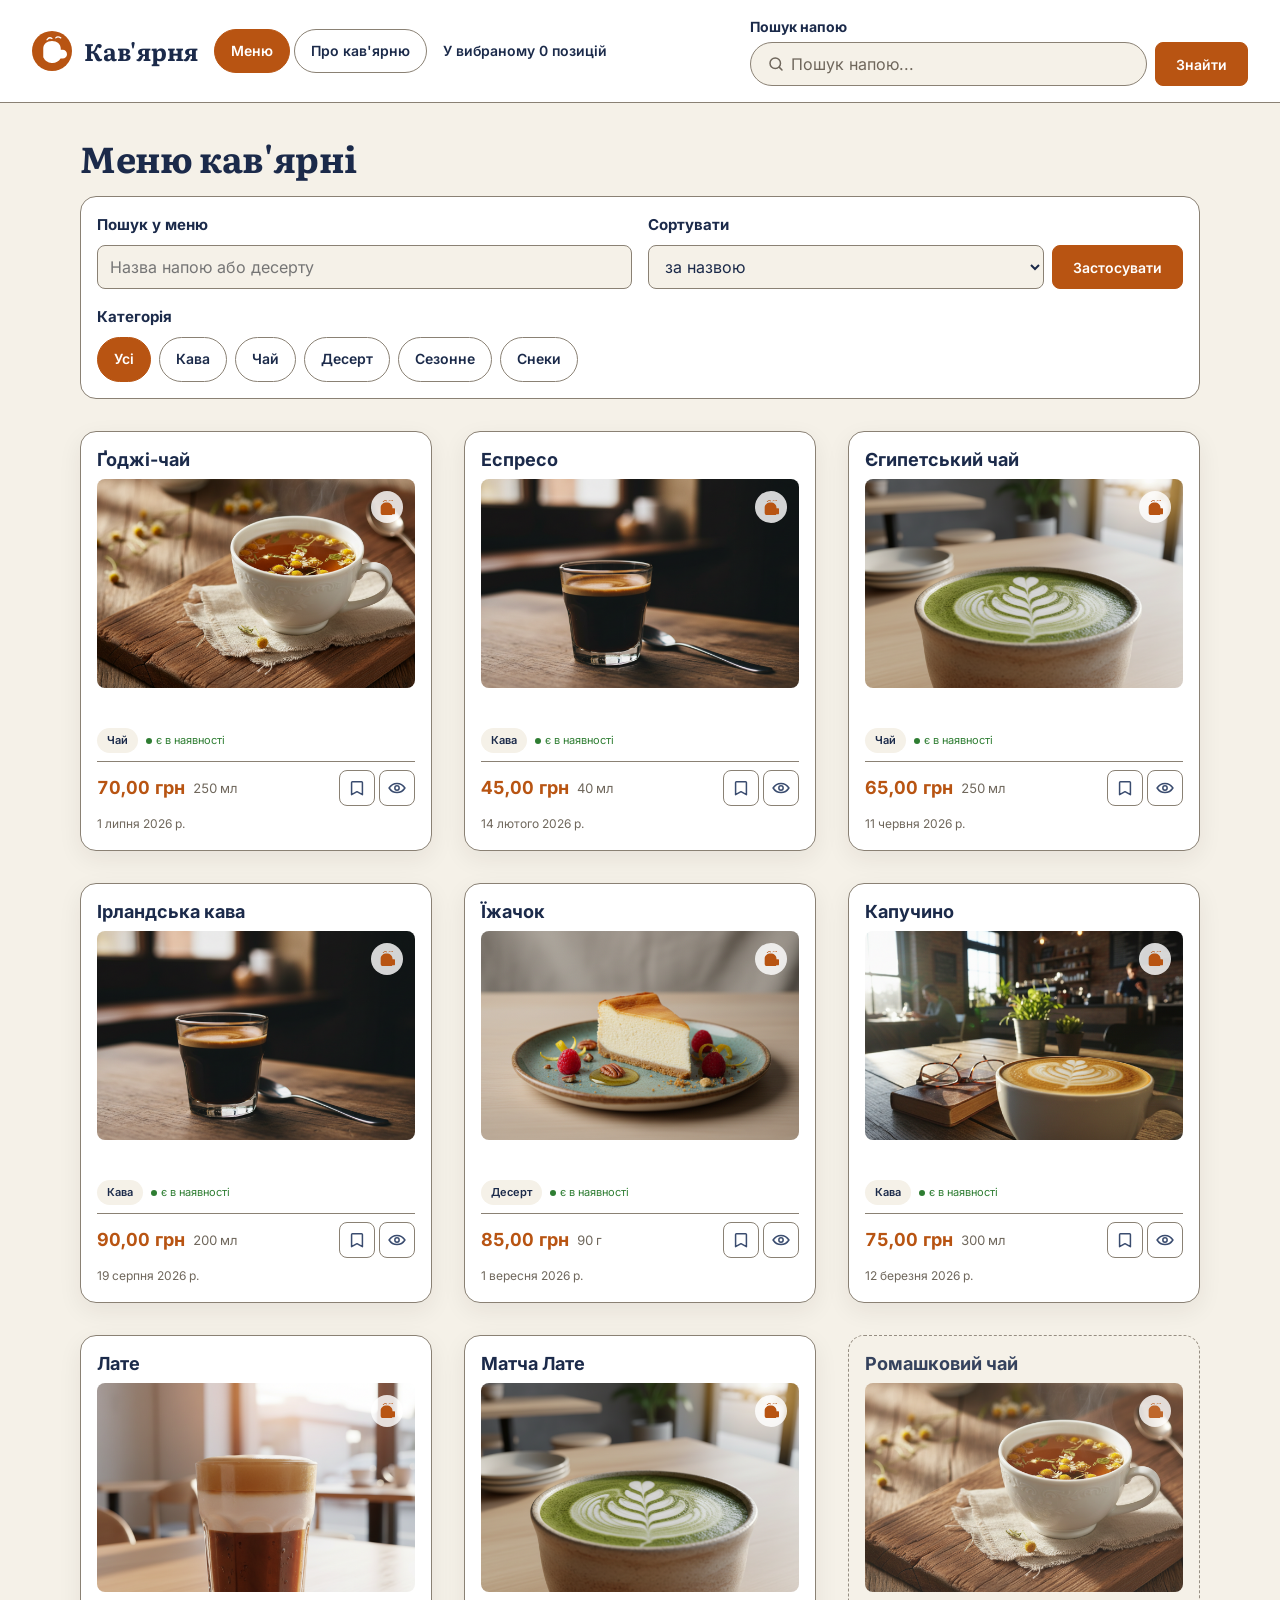
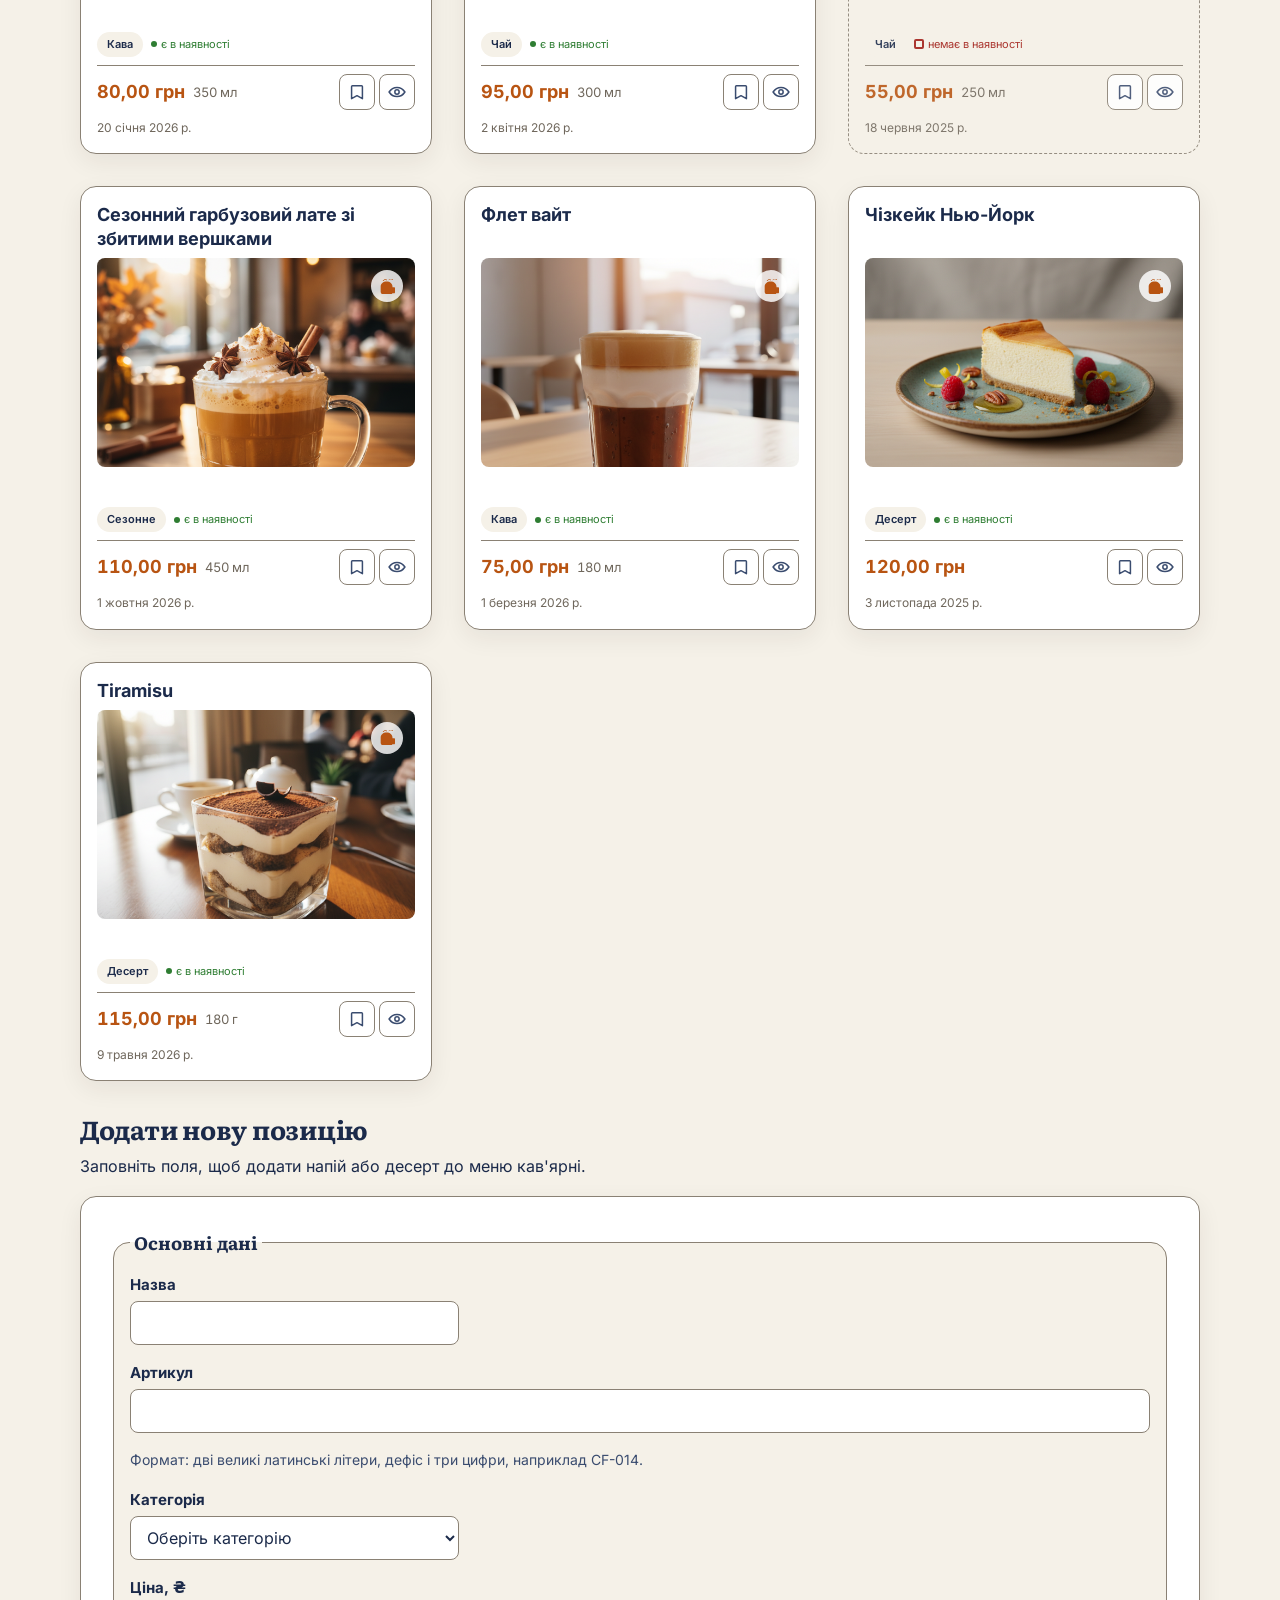
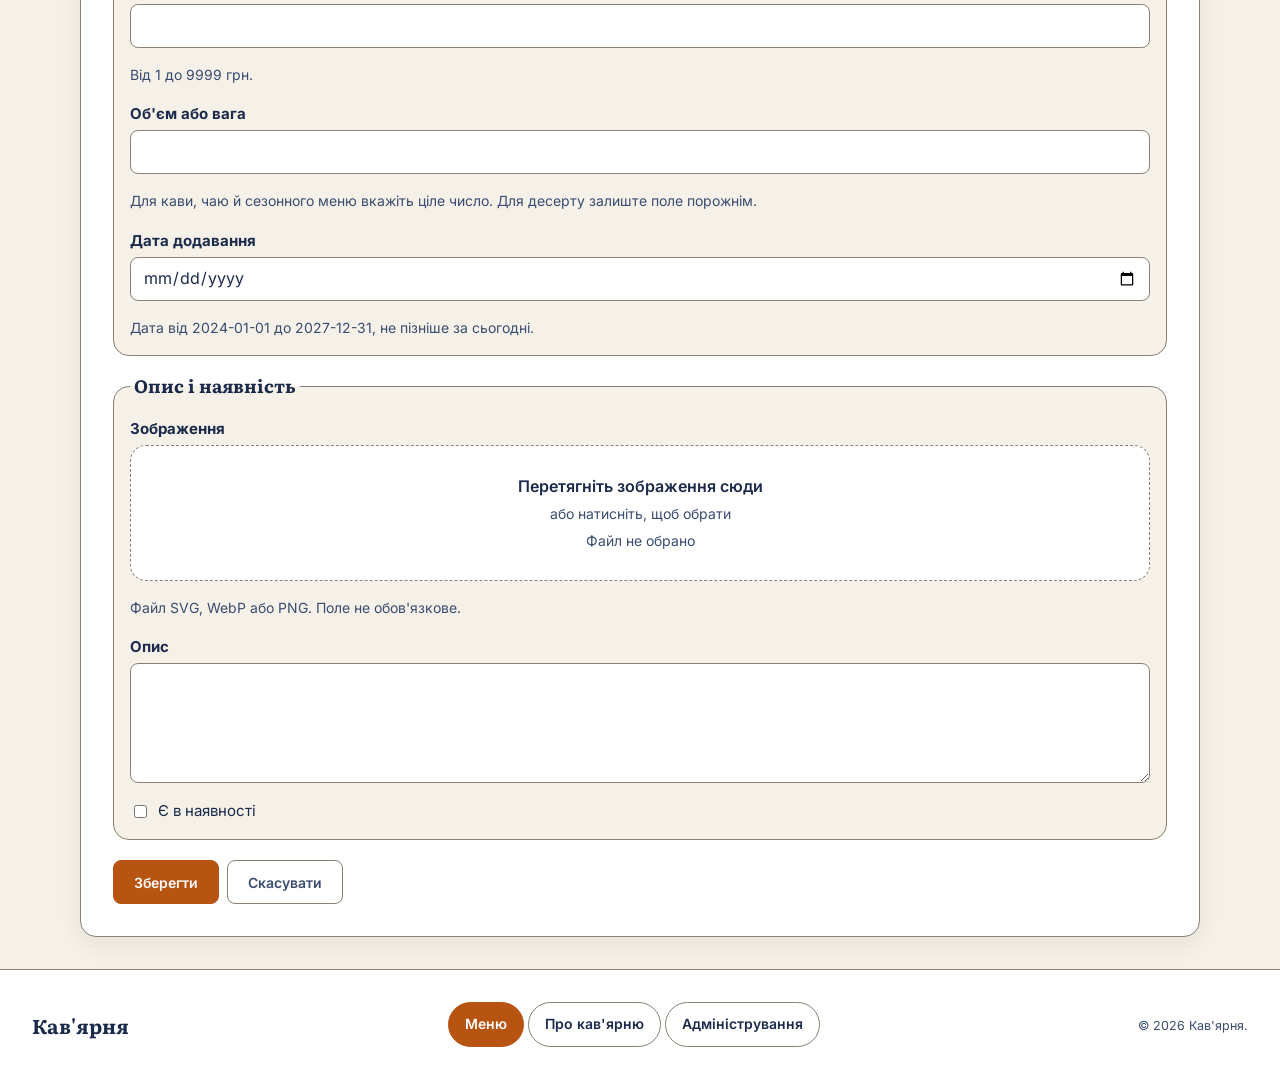
==== commit 8c21042d: "Fix text wrapping and reading container width" ====
--- a/index.html
+++ b/index.html
@@ -152,52 +152,66 @@
     <section id="add" aria-labelledby="add-title">
       <h2 id="add-title">Додати нову позицію</h2>
       <p>Заповніть поля, щоб додати напій або десерт до меню кав'ярні.</p>
+      <div id="catalog-add-errors" class="form-errors" tabindex="-1" hidden></div>
 
       <form class="form" id="catalog-add" action="index.html#add" method="get">
         <fieldset class="form__group">
           <legend class="form__legend">Основні дані</legend>
 
-          <p class="form__field">
+          <div class="form__field">
             <label class="form__label" for="title">Назва</label>
-            <input id="title" name="title" type="text" required minlength="2" maxlength="80" autocomplete="off">
-          </p>
-
-          <p class="form__field">
+            <input id="title" name="title" type="text" required minlength="2" maxlength="80" autocomplete="off"
+              data-value-missing="Заповніть назву" aria-describedby="title-error">
+            <p id="title-error" class="form__error"></p>
+          </div>
+
+          <div class="form__field">
             <label class="form__label" for="sku">Артикул</label>
             <input id="sku" name="sku" type="text" required maxlength="6" pattern="^[A-Z]{2}-\d{3}$"
-              aria-describedby="sku-hint" title="Дві великі латинські літери, дефіс і три цифри" autocomplete="off">
-          </p>
+              data-value-missing="Вкажіть артикул"
+              data-pattern-message="Дві великі латинські літери, дефіс і три цифри, наприклад CF-012"
+              aria-describedby="sku-hint sku-error" title="Дві великі латинські літери, дефіс і три цифри"
+              autocomplete="off">
+            <p id="sku-error" class="form__error"></p>
+          </div>
           <p class="form__hint" id="sku-hint">Формат: дві великі латинські літери, дефіс і три цифри, наприклад CF-014.</p>
 
-          <p class="form__field">
+          <div class="form__field">
             <label class="form__label" for="category">Категорія</label>
-            <select id="category" name="category" required>
+            <select id="category" name="category" required data-value-missing="Оберіть категорію"
+              aria-describedby="category-error">
               <option value="">Оберіть категорію</option>
               <option value="coffee">Кава</option>
               <option value="tea">Чай</option>
               <option value="dessert">Десерт</option>
               <option value="seasonal">Сезонне</option>
             </select>
-          </p>
-
-          <p class="form__field">
+            <p id="category-error" class="form__error"></p>
+          </div>
+
+          <div class="form__field">
             <label class="form__label" for="price">Ціна, ₴</label>
-            <input id="price" name="price" type="number" required min="1" max="9999" step="1" inputmode="numeric">
-          </p>
-
-          <p class="form__field">
+            <input id="price" name="price" type="number" required min="1" max="9999" step="1" inputmode="numeric"
+              data-value-missing="Вкажіть ціну" aria-describedby="price-hint price-error">
+            <p id="price-error" class="form__error"></p>
+          </div>
+          <p class="form__hint" id="price-hint">Від 1 до 9999 грн.</p>
+
+          <div class="form__field">
             <label class="form__label" for="volume">Об'єм або вага</label>
-            <input id="volume" name="volume" type="number" required min="1" max="1000" step="1" inputmode="numeric"
-              aria-describedby="volume-hint">
-          </p>
-          <p class="form__hint" id="volume-hint">Ціле число без одиниць: мілілітри для напоїв або грами для десертів.</p>
-
-          <p class="form__field">
+            <input id="volume" name="volume" type="number" min="1" max="1000" step="1" inputmode="numeric"
+              aria-describedby="volume-hint volume-error">
+            <p id="volume-error" class="form__error"></p>
+          </div>
+          <p class="form__hint" id="volume-hint">Для кави, чаю й сезонного меню вкажіть ціле число. Для десерту залиште поле порожнім.</p>
+
+          <div class="form__field">
             <label class="form__label" for="addedAt">Дата додавання</label>
             <input id="addedAt" name="addedAt" type="date" required min="2024-01-01" max="2027-12-31"
-              aria-describedby="added-at-hint">
-          </p>
-          <p class="form__hint" id="added-at-hint">Дата від 2024-01-01 до 2027-12-31.</p>
+              data-value-missing="Вкажіть дату додавання" aria-describedby="added-at-hint addedAt-error">
+            <p id="addedAt-error" class="form__error"></p>
+          </div>
+          <p class="form__hint" id="added-at-hint">Дата від 2024-01-01 до 2027-12-31, не пізніше за сьогодні.</p>
         </fieldset>
 
         <fieldset class="form__group">
@@ -216,10 +230,12 @@
           </p>
           <p class="form__hint" id="image-hint">Файл SVG, WebP або PNG. Поле не обов'язкове.</p>
 
-          <p class="form__field">
+          <div class="form__field">
             <label class="form__label" for="description">Опис</label>
-            <textarea id="description" name="description" required maxlength="300" rows="4"></textarea>
-          </p>
+            <textarea id="description" name="description" required maxlength="300" rows="4"
+              data-value-missing="Заповніть опис" aria-describedby="description-error"></textarea>
+            <p id="description-error" class="form__error"></p>
+          </div>
 
           <p class="form__field form__field--choice">
             <label class="form__label">
@@ -234,6 +250,12 @@
           <button class="button button--secondary" type="reset">Скасувати</button>
         </p>
       </form>
+
+      <section id="catalog-add-preview" class="preview" hidden aria-labelledby="catalog-add-preview-title">
+        <h3 id="catalog-add-preview-title">Попередній перегляд</h3>
+        <ul id="catalog-add-preview-list" class="catalog__list"></ul>
+        <pre id="catalog-add-preview-json" class="preview__json"></pre>
+      </section>
     </section>
   </main>
 
--- a/css/main.css
+++ b/css/main.css
@@ -1518,6 +1518,8 @@
   .form__note,
   .form__hint,
   .form__actions,
+  .form__choices,
+  .form__error,
   .form__field:has(textarea),
   .form__field--choice,
   .form__field:has(+ .form__hint) {
@@ -1700,8 +1702,8 @@
   }
 
   /*
-    Некоректне значення: колір рамки і товщина рамки.
-    Знак оклику на підписі не залежить від кольору.
+    Некоректне значення: товща червона рамка.
+    Сам текст помилки стоїть під полем.
   */
   .form input:user-invalid:not([type="checkbox"]):not([type="radio"]):not([type="range"]),
   .form select:user-invalid,
@@ -1716,11 +1718,78 @@
     outline-offset: 0.125rem;
   }
 
-  .form__field:not(.form__field--choice):has(:user-invalid) > .form__label::after,
-  .form__field--choice:has(input[type="checkbox"]:user-invalid) > .form__label::after,
-  .form__group:has(input[type="radio"]:user-invalid) > .form__legend::after {
-    content: " !";
-    font-weight: 700;
+  .form [aria-invalid="true"]:not([type="checkbox"]):not([type="radio"]):not([type="range"]),
+  .form select[aria-invalid="true"],
+  .form textarea[aria-invalid="true"] {
+    border-color: var(--color-error);
+    border-width: 0.1875rem;
+  }
+
+  .form input[type="checkbox"][aria-invalid="true"],
+  .form input[type="radio"][aria-invalid="true"] {
+    outline: 0.1875rem solid var(--color-error);
+    outline-offset: 0.125rem;
+  }
+
+  .form__field--choice:has(.form__error) {
+    flex-direction: column;
+    align-items: flex-start;
+  }
+
+  .form__error {
+    margin: 0;
+    color: var(--color-error);
+    font-size: 0.875rem;
+    font-weight: 700;
+  }
+
+  .form__error:empty {
+    display: none;
+  }
+
+  .form__status {
+    margin: 0 0 var(--space-m);
+    font-weight: 700;
+  }
+
+  .form-errors {
+    margin-block-end: var(--space-m);
+    padding: var(--space-m);
+    border: 0.1875rem solid var(--color-error);
+    border-radius: var(--radius-m);
+    background: var(--color-surface);
+  }
+
+  .form-errors:focus {
+    outline: 0.1875rem solid var(--color-focus);
+    outline-offset: 0.1875rem;
+  }
+
+  .form-errors__title {
+    margin: 0 0 var(--space-s);
+    color: var(--color-error);
+    font-size: 1.125rem;
+  }
+
+  .form-errors__list {
+    margin: 0;
+    padding-inline-start: 1.25rem;
+  }
+
+  .preview {
+    display: grid;
+    gap: var(--space-m);
+    margin-block-start: var(--space-l);
+  }
+
+  .preview__json {
+    overflow: auto;
+    margin: 0;
+    padding: var(--space-m);
+    border-radius: var(--radius-m);
+    background: var(--color-bg);
+    color: var(--color-text);
+    white-space: pre-wrap;
   }
 }
 
